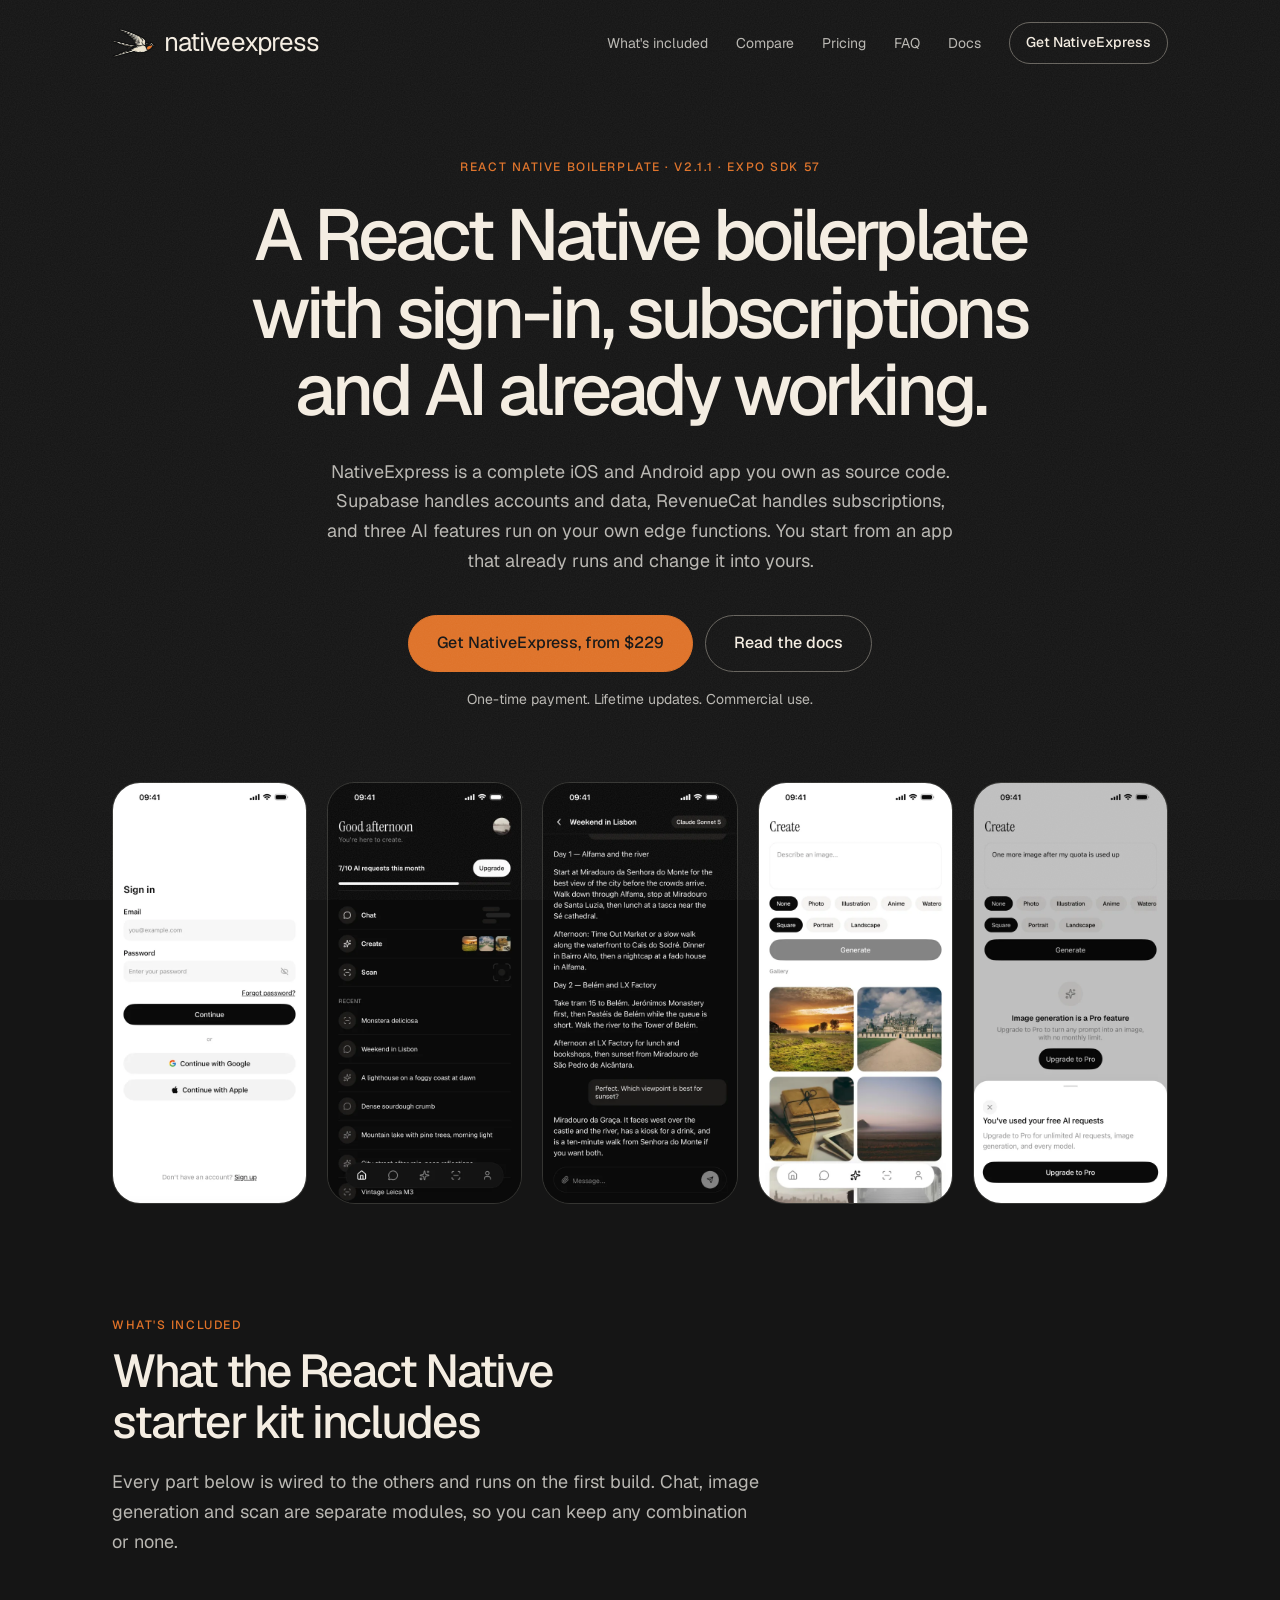
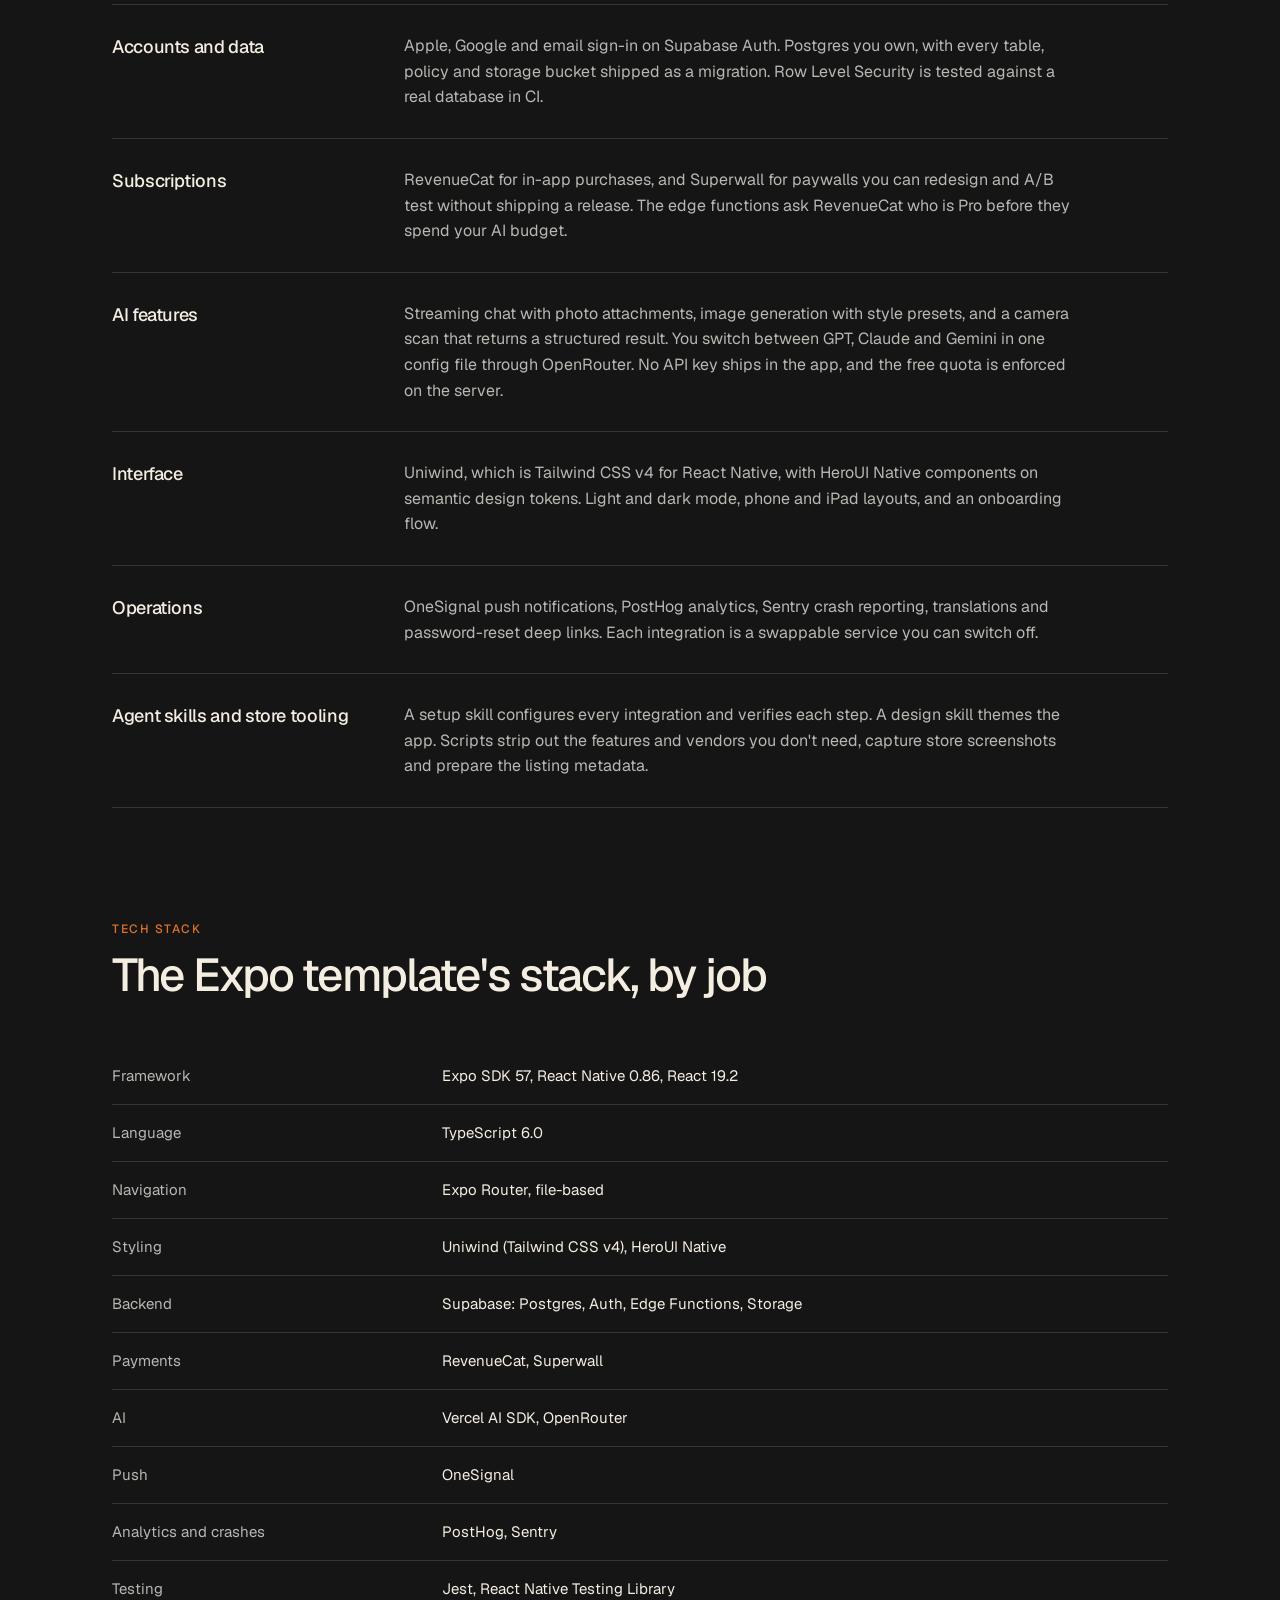
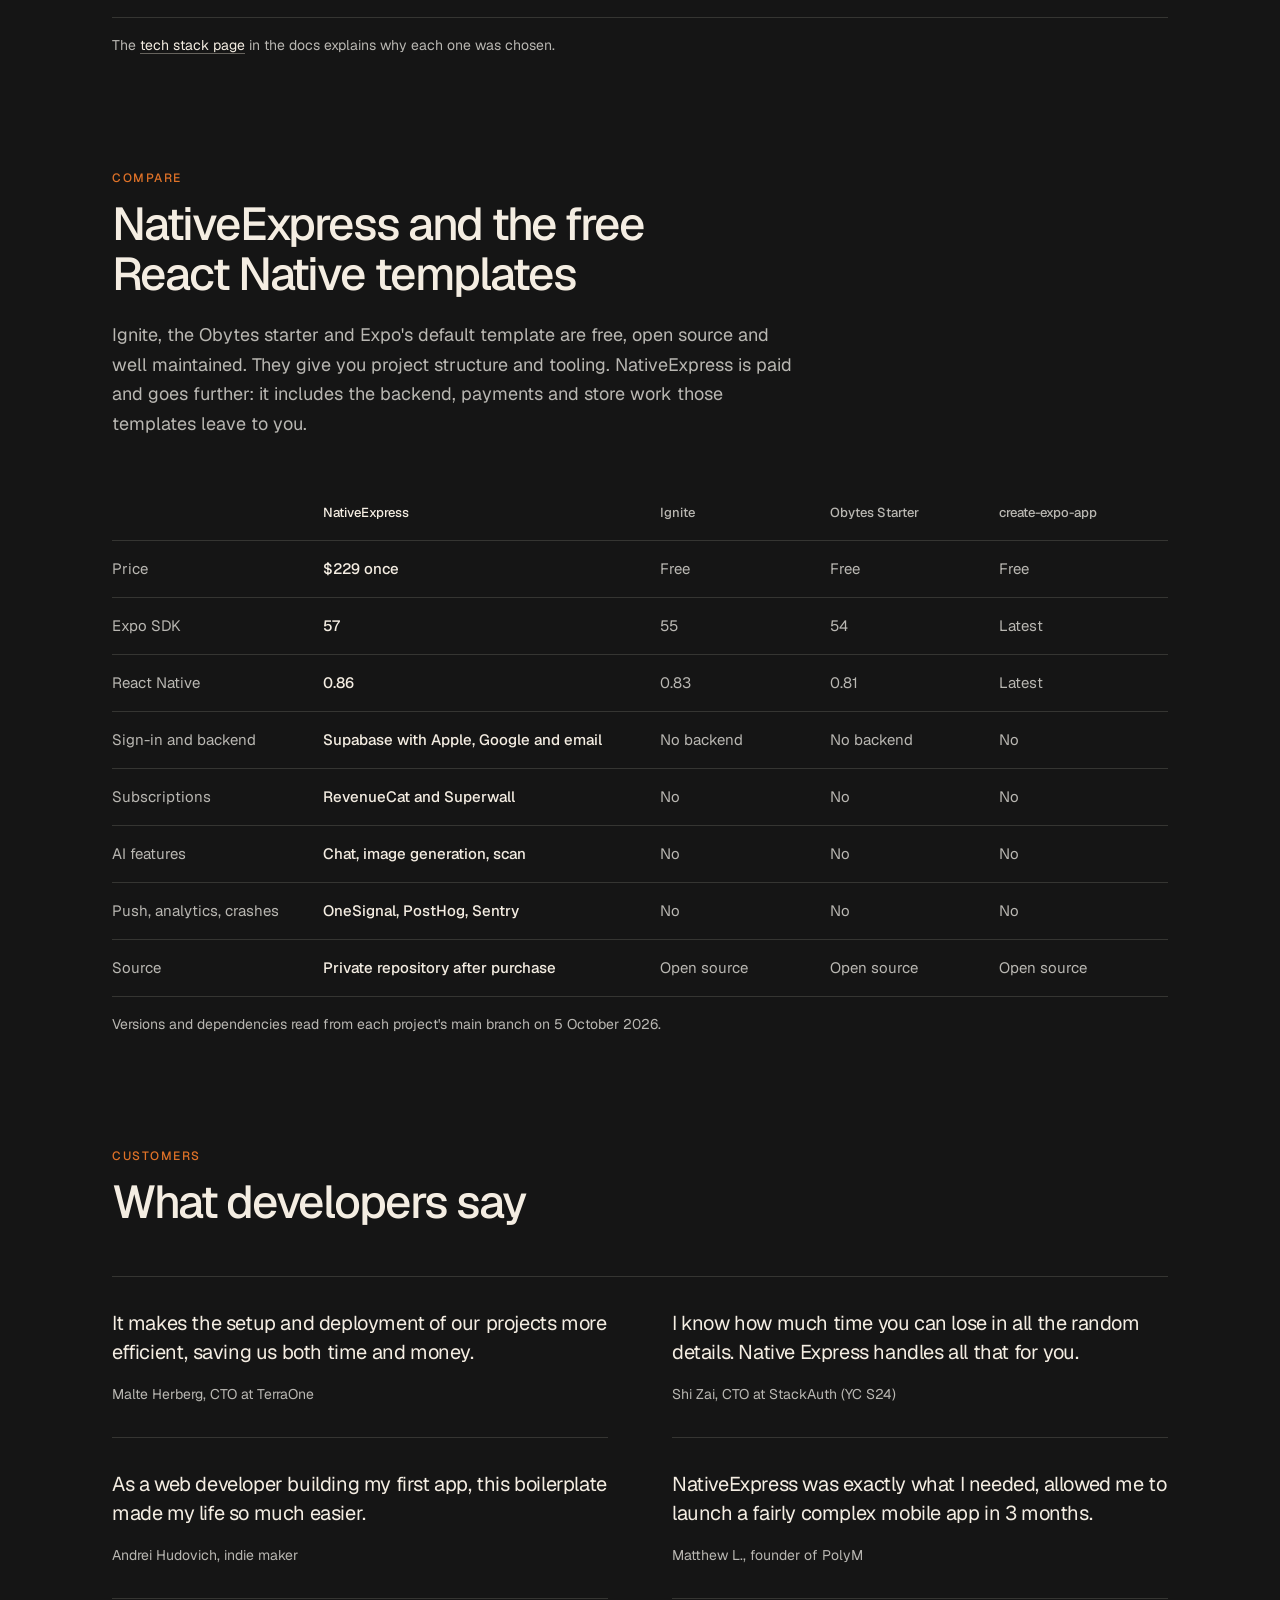
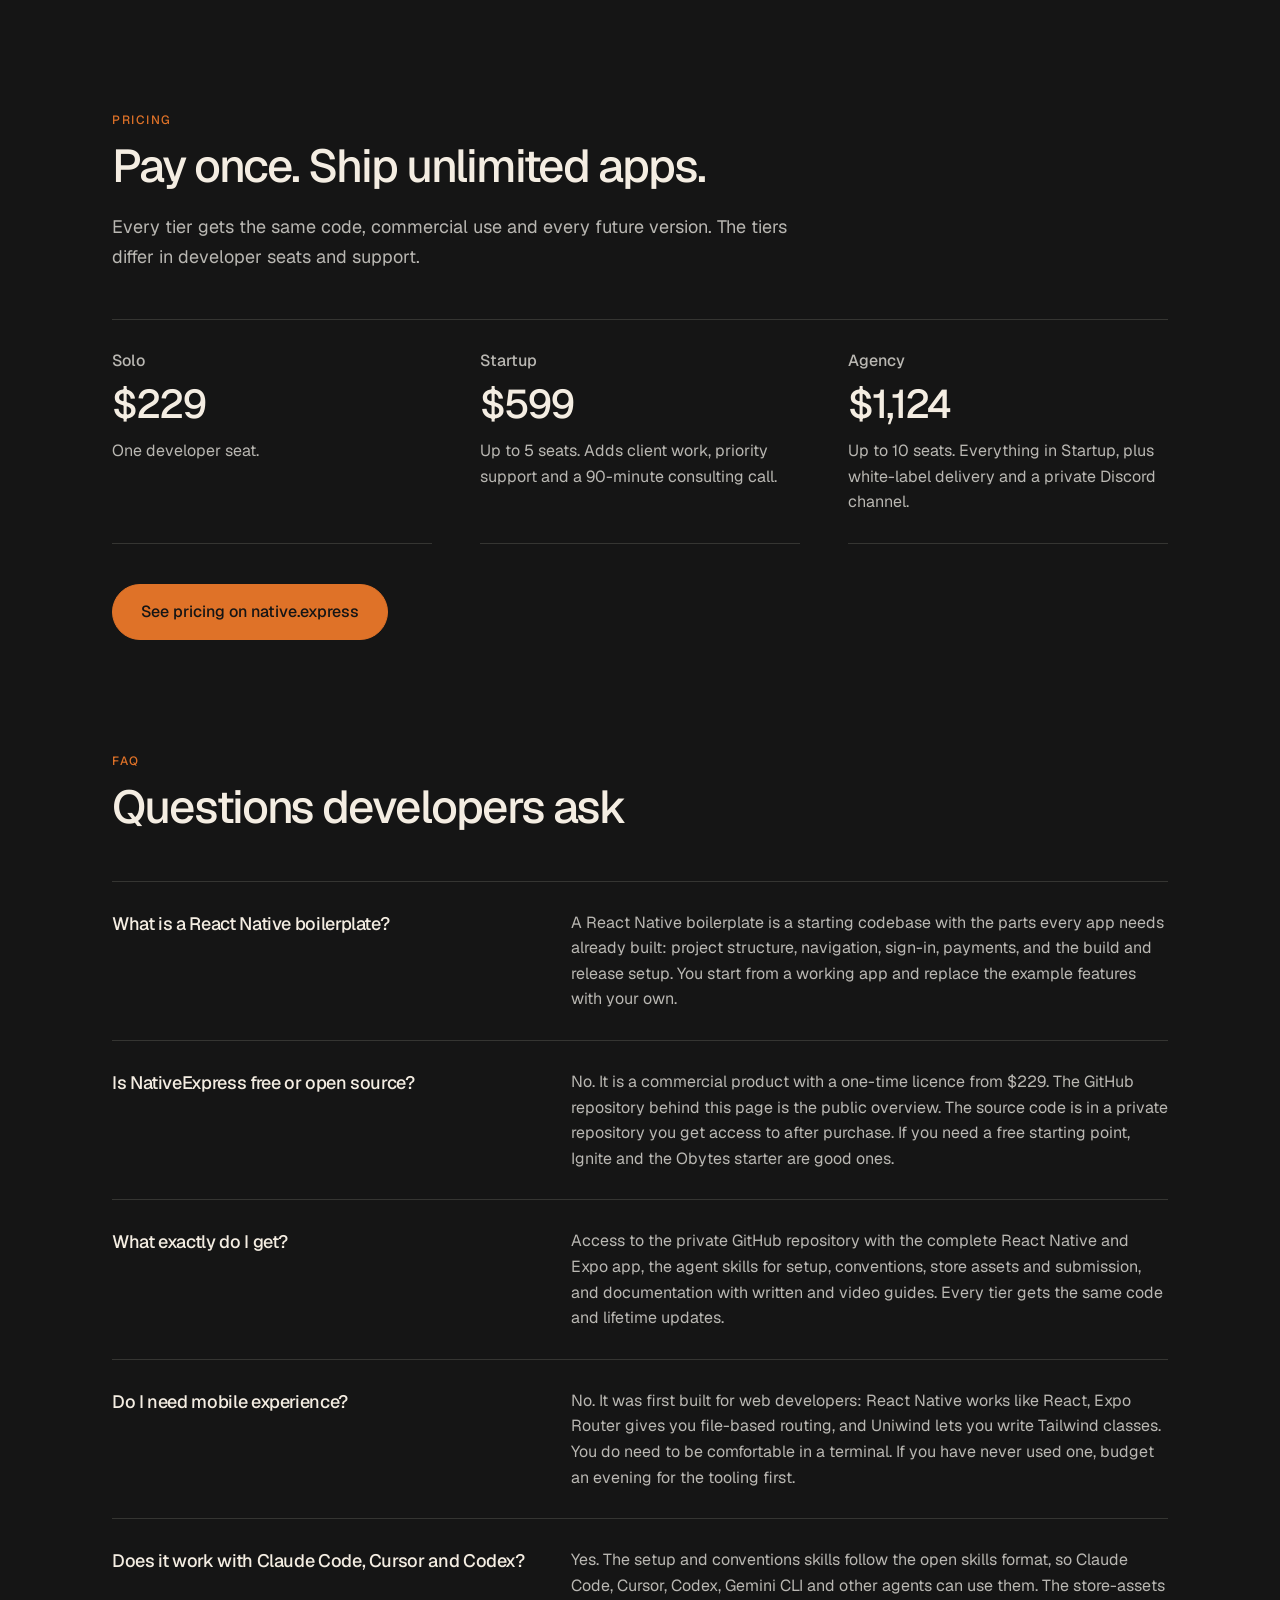
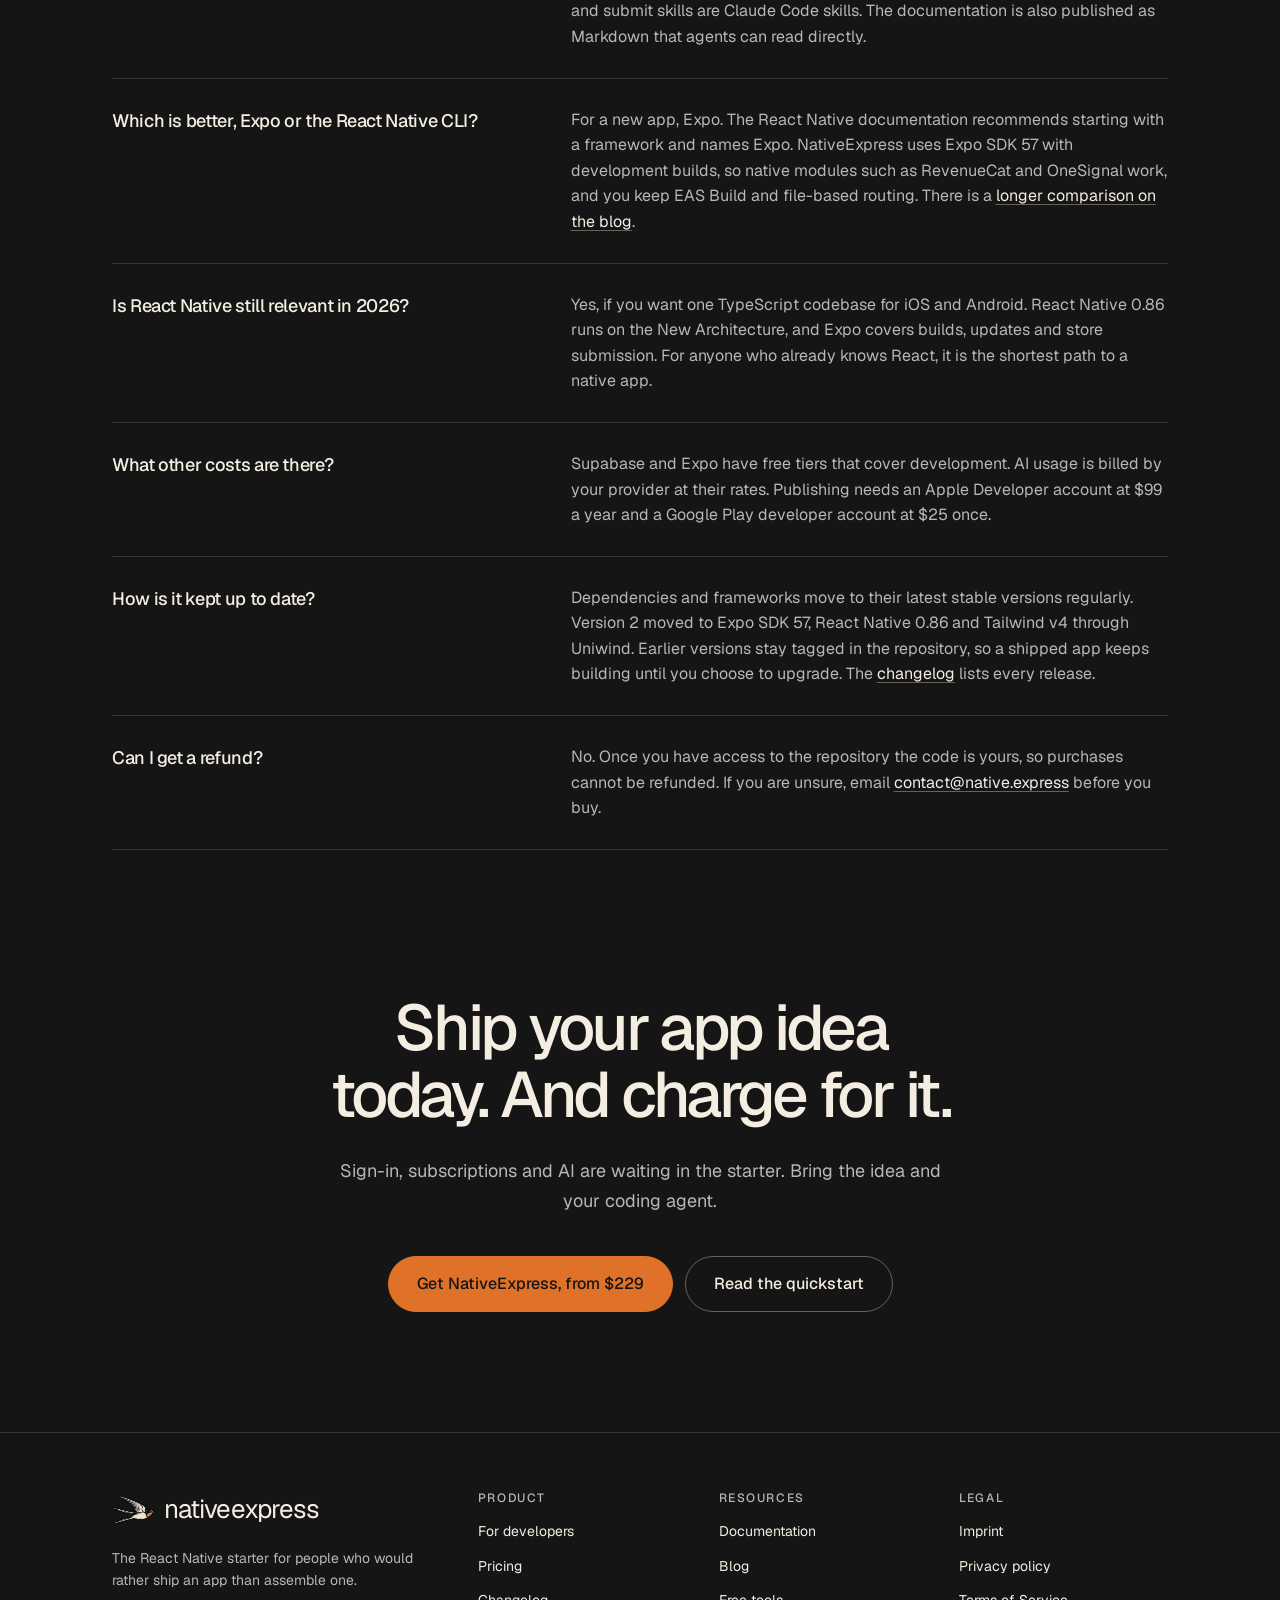
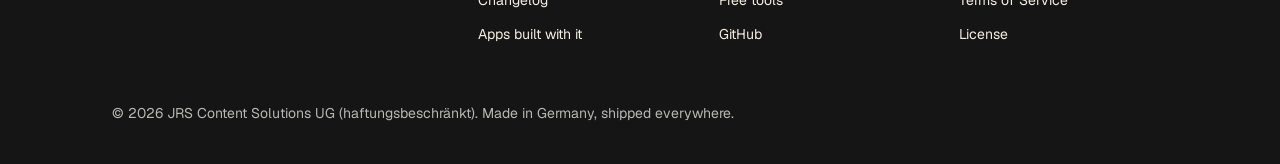
==== index.html @ 1ba23929 "feat: rebrand the page and rewrite the README around the current product The README and the Pages si" ====
<!DOCTYPE html>
<html lang="en">

<head>
  <meta charset="UTF-8">
  <meta name="viewport" content="width=device-width, initial-scale=1.0">
  <title>React Native Boilerplate: Expo, Supabase, AI | NativeExpress</title>
  <meta name="description"
    content="NativeExpress is a React Native boilerplate on Expo SDK 57 with Supabase sign-in, RevenueCat subscriptions and AI features working. $229 once, source code you own.">
  <meta name="author" content="Robin Faraj">
  <meta name="robots" content="index, follow">
  <meta name="google-site-verification" content="XWpRbVfgI6vJVnGRdAHCJPXcO0szi61637tiTI9RcMc">
  <meta name="theme-color" content="#151515">
  <link rel="canonical" href="https://reactnative-boilerplate.github.io/react-native-boilerplate/">
  <link rel="alternate" type="text/markdown" href="llms.txt" title="Summary for language models">

  <link rel="icon" href="favicon.ico" sizes="any">
  <link rel="icon" type="image/png" sizes="32x32" href="favicon-32x32.png">
  <link rel="apple-touch-icon" href="apple-touch-icon.png">

  <meta property="og:type" content="website">
  <meta property="og:site_name" content="NativeExpress">
  <meta property="og:url" content="https://reactnative-boilerplate.github.io/react-native-boilerplate/">
  <meta property="og:title" content="React Native boilerplate with sign-in, subscriptions and AI already working">
  <meta property="og:description"
    content="A complete iOS and Android app you own as source code. Expo SDK 57, Supabase, RevenueCat and three AI features. $229 once.">
  <meta property="og:image"
    content="https://reactnative-boilerplate.github.io/react-native-boilerplate/assets/images/social-preview.png">
  <meta property="og:image:width" content="1280">
  <meta property="og:image:height" content="640">
  <meta name="twitter:card" content="summary_large_image">
  <meta name="twitter:creator" content="@robin_faraj">

  <link rel="preload" href="assets/fonts/Geist_500Medium.woff2" as="font" type="font/woff2" crossorigin>
  <link rel="stylesheet" href="assets/css/style.css">

  <script type="application/ld+json">
  {
    "@context": "https://schema.org",
    "@graph": [
      {
        "@type": "Organization",
        "@id": "https://www.native.express/#organization",
        "name": "NativeExpress",
        "url": "https://www.native.express",
        "logo": "https://reactnative-boilerplate.github.io/react-native-boilerplate/assets/images/icon-512.png",
        "email": "contact@native.express",
        "founder": { "@type": "Person", "name": "Robin Faraj" },
        "sameAs": ["https://github.com/reactnative-boilerplate"]
      },
      {
        "@type": "SoftwareApplication",
        "name": "NativeExpress",
        "description": "A commercial React Native and Expo boilerplate: a working iOS and Android app with authentication, Postgres, payments, push, analytics and three AI features already wired together.",
        "applicationCategory": "DeveloperApplication",
        "operatingSystem": "iOS, Android",
        "softwareVersion": "2.1.1",
        "dateModified": "2026-10-02",
        "url": "https://www.native.express",
        "publisher": { "@id": "https://www.native.express/#organization" },
        "offers": {
          "@type": "AggregateOffer",
          "priceCurrency": "USD",
          "lowPrice": "229",
          "highPrice": "1124",
          "offerCount": "3",
          "url": "https://www.native.express/#pricing"
        },
        "featureList": [
          "Expo SDK 57, React Native 0.86, TypeScript",
          "Apple, Google and email sign-in on Supabase",
          "RevenueCat subscriptions and Superwall paywalls",
          "AI chat, image generation and camera scan",
          "OneSignal push, PostHog analytics, Sentry crash reporting",
          "Agent skills for setup, theming and store submission"
        ]
      },
      {
        "@type": "FAQPage",
        "mainEntity": [
          {
            "@type": "Question",
            "name": "What is a React Native boilerplate?",
            "acceptedAnswer": {
              "@type": "Answer",
              "text": "A React Native boilerplate is a starting codebase with the parts every app needs already built: project structure, navigation, sign-in, payments, and the build and release setup. You start from a working app and replace the example features with your own."
            }
          },
          {
            "@type": "Question",
            "name": "Is NativeExpress free or open source?",
            "acceptedAnswer": {
              "@type": "Answer",
              "text": "No. It is a commercial product with a one-time licence from $229. The GitHub repository behind this page is the public overview. The source code is in a private repository you get access to after purchase. If you need a free starting point, Ignite and the Obytes starter are good ones."
            }
          },
          {
            "@type": "Question",
            "name": "What exactly do I get?",
            "acceptedAnswer": {
              "@type": "Answer",
              "text": "Access to the private GitHub repository with the complete React Native and Expo app, the agent skills for setup, conventions, store assets and submission, and documentation with written and video guides. Every tier gets the same code and lifetime updates."
            }
          },
          {
            "@type": "Question",
            "name": "Do I need mobile experience?",
            "acceptedAnswer": {
              "@type": "Answer",
              "text": "No. It was first built for web developers: React Native works like React, Expo Router gives you file-based routing, and Uniwind lets you write Tailwind classes. You do need to be comfortable in a terminal. If you have never used one, budget an evening for the tooling first."
            }
          },
          {
            "@type": "Question",
            "name": "Does it work with Claude Code, Cursor and Codex?",
            "acceptedAnswer": {
              "@type": "Answer",
              "text": "Yes. The setup and conventions skills follow the open skills format, so Claude Code, Cursor, Codex, Gemini CLI and other agents can use them. The store-assets and submit skills are Claude Code skills. The documentation is also published as Markdown that agents can read directly."
            }
          },
          {
            "@type": "Question",
            "name": "Which is better, Expo or the React Native CLI?",
            "acceptedAnswer": {
              "@type": "Answer",
              "text": "For a new app, Expo. The React Native documentation recommends starting with a framework and names Expo. NativeExpress uses Expo SDK 57 with development builds, so native modules such as RevenueCat and OneSignal work, and you keep EAS Build and file-based routing. There is a longer comparison on the blog."
            }
          },
          {
            "@type": "Question",
            "name": "Is React Native still relevant in 2026?",
            "acceptedAnswer": {
              "@type": "Answer",
              "text": "Yes, if you want one TypeScript codebase for iOS and Android. React Native 0.86 runs on the New Architecture, and Expo covers builds, updates and store submission. For anyone who already knows React, it is the shortest path to a native app."
            }
          },
          {
            "@type": "Question",
            "name": "What other costs are there?",
            "acceptedAnswer": {
              "@type": "Answer",
              "text": "Supabase and Expo have free tiers that cover development. AI usage is billed by your provider at their rates. Publishing needs an Apple Developer account at $99 a year and a Google Play developer account at $25 once."
            }
          },
          {
            "@type": "Question",
            "name": "How is it kept up to date?",
            "acceptedAnswer": {
              "@type": "Answer",
              "text": "Dependencies and frameworks move to their latest stable versions regularly. Version 2 moved to Expo SDK 57, React Native 0.86 and Tailwind v4 through Uniwind. Earlier versions stay tagged in the repository, so a shipped app keeps building until you choose to upgrade. The changelog lists every release."
            }
          },
          {
            "@type": "Question",
            "name": "Can I get a refund?",
            "acceptedAnswer": {
              "@type": "Answer",
              "text": "No. Once you have access to the repository the code is yours, so purchases cannot be refunded. If you are unsure, email contact@native.express before you buy."
            }
          }
        ]
      }
    ]
  }
  </script>

  <!-- Google tag (gtag.js) -->
  <script async src="https://www.googletagmanager.com/gtag/js?id=G-HRFWP9KR8W"></script>
  <script>
    window.dataLayer = window.dataLayer || [];
    function gtag() { dataLayer.push(arguments); }
    gtag('js', new Date());

    gtag('config', 'G-HRFWP9KR8W');
  </script>
</head>

<body>
  <a class="skip-link" href="#main">Skip to content</a>

  <header class="header">
    <div class="container">
      <a class="brand"
        href="https://www.native.express/?utm_source=github&amp;utm_medium=pages&amp;utm_campaign=react-native-boilerplate">
        <img src="assets/images/swallow.png" alt="" width="326" height="226">
        <span>nativeexpress</span>
      </a>
      <nav class="nav" aria-label="Main">
        <a href="#included">What's included</a>
        <a href="#compare">Compare</a>
        <a href="#pricing">Pricing</a>
        <a href="#faq">FAQ</a>
        <a href="https://docs.native.express">Docs</a>
        <a class="button button-secondary button-small"
          href="https://www.native.express/?utm_source=github&amp;utm_medium=pages&amp;utm_campaign=react-native-boilerplate#pricing">Get
          NativeExpress</a>
      </nav>
    </div>
  </header>

  <main id="main">

    <section class="hero">
      <div class="container">
        <p class="eyebrow">React Native boilerplate · v2.1.1 · Expo SDK 57</p>
        <h1>A React Native boilerplate with sign-in, subscriptions and AI already working.</h1>
        <p class="lede">NativeExpress is a complete iOS and Android app you own as source code. Supabase handles
          accounts and data, RevenueCat handles subscriptions, and three AI features run on your own edge functions.
          You start from an app that already runs and change it into yours.</p>
        <div class="actions">
          <a class="button button-primary"
            href="https://www.native.express/?utm_source=github&amp;utm_medium=pages&amp;utm_campaign=react-native-boilerplate#pricing">Get
            NativeExpress, from $229</a>
          <a class="button button-secondary" href="https://docs.native.express">Read the docs</a>
        </div>
        <p class="terms">One-time payment. Lifetime updates. Commercial use.</p>

        <div class="screens">
          <img src="assets/images/screen-sign-in.webp" width="520" height="1130"
            alt="Sign-in screen with email, Google and Apple options">
          <img src="assets/images/screen-home.webp" width="520" height="1130"
            alt="Home screen showing the monthly AI quota and the chat, create and scan features">
          <img src="assets/images/screen-chat-thread.webp" width="520" height="1130"
            alt="AI chat thread with a streamed travel itinerary">
          <img src="assets/images/screen-create.webp" width="520" height="1130" loading="lazy"
            alt="Image generation screen with style presets and a gallery">
          <img src="assets/images/screen-quota-sheet.webp" width="520" height="1130" loading="lazy"
            alt="Paywall sheet shown when the free AI quota is used up">
        </div>
      </div>
    </section>

    <section class="section" id="included">
      <div class="container">
        <p class="eyebrow">What's included</p>
        <h2>What the React Native starter kit includes</h2>
        <p class="section-intro">Every part below is wired to the others and runs on the first build. Chat, image
          generation and scan are separate modules, so you can keep any combination or none.</p>
        <dl class="rows">
          <div>
            <dt>Accounts and data</dt>
            <dd>Apple, Google and email sign-in on Supabase Auth. Postgres you own, with every table, policy and
              storage bucket shipped as a migration. Row Level Security is tested against a real database in CI.</dd>
          </div>
          <div>
            <dt>Subscriptions</dt>
            <dd>RevenueCat for in-app purchases, and Superwall for paywalls you can redesign and A/B test without
              shipping a release. The edge functions ask RevenueCat who is Pro before they spend your AI budget.</dd>
          </div>
          <div>
            <dt>AI features</dt>
            <dd>Streaming chat with photo attachments, image generation with style presets, and a camera scan that
              returns a structured result. You switch between GPT, Claude and Gemini in one config file through
              OpenRouter. No API key ships in the app, and the free quota is enforced on the server.</dd>
          </div>
          <div>
            <dt>Interface</dt>
            <dd>Uniwind, which is Tailwind CSS v4 for React Native, with HeroUI Native components on semantic design
              tokens. Light and dark mode, phone and iPad layouts, and an onboarding flow.</dd>
          </div>
          <div>
            <dt>Operations</dt>
            <dd>OneSignal push notifications, PostHog analytics, Sentry crash reporting, translations and
              password-reset deep links. Each integration is a swappable service you can switch off.</dd>
          </div>
          <div>
            <dt>Agent skills and store tooling</dt>
            <dd>A setup skill configures every integration and verifies each step. A design skill themes the app.
              Scripts strip out the features and vendors you don't need, capture store screenshots and prepare the
              listing metadata.</dd>
          </div>
        </dl>
      </div>
    </section>

    <section class="section" id="stack">
      <div class="container">
        <p class="eyebrow">Tech stack</p>
        <h2>The Expo template's stack, by job</h2>
        <div class="table-wrap">
          <table>
            <tbody>
              <tr>
                <th scope="row">Framework</th>
                <td>Expo SDK 57, React Native 0.86, React 19.2</td>
              </tr>
              <tr>
                <th scope="row">Language</th>
                <td>TypeScript 6.0</td>
              </tr>
              <tr>
                <th scope="row">Navigation</th>
                <td>Expo Router, file-based</td>
              </tr>
              <tr>
                <th scope="row">Styling</th>
                <td>Uniwind (Tailwind CSS v4), HeroUI Native</td>
              </tr>
              <tr>
                <th scope="row">Backend</th>
                <td>Supabase: Postgres, Auth, Edge Functions, Storage</td>
              </tr>
              <tr>
                <th scope="row">Payments</th>
                <td>RevenueCat, Superwall</td>
              </tr>
              <tr>
                <th scope="row">AI</th>
                <td>Vercel AI SDK, OpenRouter</td>
              </tr>
              <tr>
                <th scope="row">Push</th>
                <td>OneSignal</td>
              </tr>
              <tr>
                <th scope="row">Analytics and crashes</th>
                <td>PostHog, Sentry</td>
              </tr>
              <tr>
                <th scope="row">Testing</th>
                <td>Jest, React Native Testing Library</td>
              </tr>
            </tbody>
          </table>
        </div>
        <p class="table-note">The <a href="https://docs.native.express/tech-stack">tech stack page</a> in the docs
          explains why each one was chosen.</p>
      </div>
    </section>

    <section class="section" id="compare">
      <div class="container">
        <p class="eyebrow">Compare</p>
        <h2>NativeExpress and the free React Native templates</h2>
        <p class="section-intro">Ignite, the Obytes starter and Expo's default template are free, open source and well
          maintained. They give you project structure and tooling. NativeExpress is paid and goes further: it includes
          the backend, payments and store work those templates leave to you.</p>
        <div class="table-wrap">
          <table class="compare">
            <thead>
              <tr>
                <th scope="col"></th>
                <th scope="col">NativeExpress</th>
                <th scope="col">Ignite</th>
                <th scope="col">Obytes Starter</th>
                <th scope="col">create-expo-app</th>
              </tr>
            </thead>
            <tbody>
              <tr>
                <th scope="row">Price</th>
                <td>$229 once</td>
                <td>Free</td>
                <td>Free</td>
                <td>Free</td>
              </tr>
              <tr>
                <th scope="row">Expo SDK</th>
                <td>57</td>
                <td>55</td>
                <td>54</td>
                <td>Latest</td>
              </tr>
              <tr>
                <th scope="row">React Native</th>
                <td>0.86</td>
                <td>0.83</td>
                <td>0.81</td>
                <td>Latest</td>
              </tr>
              <tr>
                <th scope="row">Sign-in and backend</th>
                <td>Supabase with Apple, Google and email</td>
                <td>No backend</td>
                <td>No backend</td>
                <td>No</td>
              </tr>
              <tr>
                <th scope="row">Subscriptions</th>
                <td>RevenueCat and Superwall</td>
                <td>No</td>
                <td>No</td>
                <td>No</td>
              </tr>
              <tr>
                <th scope="row">AI features</th>
                <td>Chat, image generation, scan</td>
                <td>No</td>
                <td>No</td>
                <td>No</td>
              </tr>
              <tr>
                <th scope="row">Push, analytics, crashes</th>
                <td>OneSignal, PostHog, Sentry</td>
                <td>No</td>
                <td>No</td>
                <td>No</td>
              </tr>
              <tr>
                <th scope="row">Source</th>
                <td>Private repository after purchase</td>
                <td>Open source</td>
                <td>Open source</td>
                <td>Open source</td>
              </tr>
            </tbody>
          </table>
        </div>
        <p class="table-note">Versions and dependencies read from each project's main branch on 5 October 2026.</p>
      </div>
    </section>

    <section class="section" id="customers">
      <div class="container">
        <p class="eyebrow">Customers</p>
        <h2>What developers say</h2>
        <div class="quotes">
          <figure>
            <blockquote>It makes the setup and deployment of our projects more efficient, saving us both time and
              money.</blockquote>
            <figcaption>Malte Herberg, CTO at TerraOne</figcaption>
          </figure>
          <figure>
            <blockquote>I know how much time you can lose in all the random details. Native Express handles all that
              for you.</blockquote>
            <figcaption>Shi Zai, CTO at StackAuth (YC S24)</figcaption>
          </figure>
          <figure>
            <blockquote>As a web developer building my first app, this boilerplate made my life so much easier.
            </blockquote>
            <figcaption>Andrei Hudovich, indie maker</figcaption>
          </figure>
          <figure>
            <blockquote>NativeExpress was exactly what I needed, allowed me to launch a fairly complex mobile app in 3
              months.</blockquote>
            <figcaption>Matthew L., founder of PolyM</figcaption>
          </figure>
        </div>
      </div>
    </section>

    <section class="section" id="pricing">
      <div class="container">
        <p class="eyebrow">Pricing</p>
        <h2>Pay once. Ship unlimited apps.</h2>
        <p class="section-intro">Every tier gets the same code, commercial use and every future version. The tiers
          differ in developer seats and support.</p>
        <div class="tiers">
          <div>
            <h3>Solo</h3>
            <p class="price">$229</p>
            <p>One developer seat.</p>
          </div>
          <div>
            <h3>Startup</h3>
            <p class="price">$599</p>
            <p>Up to 5 seats. Adds client work, priority support and a 90-minute consulting call.</p>
          </div>
          <div>
            <h3>Agency</h3>
            <p class="price">$1,124</p>
            <p>Up to 10 seats. Everything in Startup, plus white-label delivery and a private Discord channel.</p>
          </div>
        </div>
        <div class="actions">
          <a class="button button-primary"
            href="https://www.native.express/?utm_source=github&amp;utm_medium=pages&amp;utm_campaign=react-native-boilerplate#pricing">See
            pricing on native.express</a>
        </div>
      </div>
    </section>

    <section class="section" id="faq">
      <div class="container">
        <p class="eyebrow">FAQ</p>
        <h2>Questions developers ask</h2>
        <dl class="faq">
          <div>
            <dt>What is a React Native boilerplate?</dt>
            <dd>
              <p>A React Native boilerplate is a starting codebase with the parts every app needs already built:
                project structure, navigation, sign-in, payments, and the build and release setup. You start from a
                working app and replace the example features with your own.</p>
            </dd>
          </div>
          <div>
            <dt>Is NativeExpress free or open source?</dt>
            <dd>
              <p>No. It is a commercial product with a one-time licence from $229. The GitHub repository behind this
                page is the public overview. The source code is in a private repository you get access to after
                purchase. If you need a free starting point, Ignite and the Obytes starter are good ones.</p>
            </dd>
          </div>
          <div>
            <dt>What exactly do I get?</dt>
            <dd>
              <p>Access to the private GitHub repository with the complete React Native and Expo app, the agent skills
                for setup, conventions, store assets and submission, and documentation with written and video guides.
                Every tier gets the same code and lifetime updates.</p>
            </dd>
          </div>
          <div>
            <dt>Do I need mobile experience?</dt>
            <dd>
              <p>No. It was first built for web developers: React Native works like React, Expo Router gives you
                file-based routing, and Uniwind lets you write Tailwind classes. You do need to be comfortable in a
                terminal. If you have never used one, budget an evening for the tooling first.</p>
            </dd>
          </div>
          <div>
            <dt>Does it work with Claude Code, Cursor and Codex?</dt>
            <dd>
              <p>Yes. The setup and conventions skills follow the open skills format, so Claude Code, Cursor, Codex,
                Gemini CLI and other agents can use them. The store-assets and submit skills are Claude Code skills.
                The documentation is also published as Markdown that agents can read directly.</p>
            </dd>
          </div>
          <div>
            <dt>Which is better, Expo or the React Native CLI?</dt>
            <dd>
              <p>For a new app, Expo. The React Native documentation recommends starting with a framework and names
                Expo. NativeExpress uses Expo SDK 57 with development builds, so native modules such as RevenueCat
                and OneSignal work, and you keep EAS Build and file-based routing. There is a
                <a href="https://www.native.express/blog/expo-vs-react-native-cli">longer comparison on the blog</a>.
              </p>
            </dd>
          </div>
          <div>
            <dt>Is React Native still relevant in 2026?</dt>
            <dd>
              <p>Yes, if you want one TypeScript codebase for iOS and Android. React Native 0.86 runs on the New
                Architecture, and Expo covers builds, updates and store submission. For anyone who already knows
                React, it is the shortest path to a native app.</p>
            </dd>
          </div>
          <div>
            <dt>What other costs are there?</dt>
            <dd>
              <p>Supabase and Expo have free tiers that cover development. AI usage is billed by your provider at
                their rates. Publishing needs an Apple Developer account at $99 a year and a Google Play developer
                account at $25 once.</p>
            </dd>
          </div>
          <div>
            <dt>How is it kept up to date?</dt>
            <dd>
              <p>Dependencies and frameworks move to their latest stable versions regularly. Version 2 moved to Expo
                SDK 57, React Native 0.86 and Tailwind v4 through Uniwind. Earlier versions stay tagged in the
                repository, so a shipped app keeps building until you choose to upgrade. The
                <a href="https://www.native.express/changelog">changelog</a> lists every release.</p>
            </dd>
          </div>
          <div>
            <dt>Can I get a refund?</dt>
            <dd>
              <p>No. Once you have access to the repository the code is yours, so purchases cannot be refunded. If
                you are unsure, email <a href="mailto:contact@native.express">contact@native.express</a> before you
                buy.</p>
            </dd>
          </div>
        </dl>
      </div>
    </section>

    <section class="closing">
      <div class="container">
        <h2>Ship your app idea today. And charge for it.</h2>
        <p class="lede">Sign-in, subscriptions and AI are waiting in the starter. Bring the idea and your coding
          agent.</p>
        <div class="actions">
          <a class="button button-primary"
            href="https://www.native.express/?utm_source=github&amp;utm_medium=pages&amp;utm_campaign=react-native-boilerplate#pricing">Get
            NativeExpress, from $229</a>
          <a class="button button-secondary" href="https://docs.native.express/setup/quickstart">Read the
            quickstart</a>
        </div>
      </div>
    </section>

  </main>

  <footer class="footer">
    <div class="container">
      <div class="footer-grid">
        <div class="footer-about">
          <a class="brand" href="https://www.native.express">
            <img src="assets/images/swallow.png" alt="" width="326" height="226" loading="lazy">
            <span>nativeexpress</span>
          </a>
          <p>The React Native starter for people who would rather ship an app than assemble one.</p>
        </div>
        <div>
          <h3>Product</h3>
          <ul>
            <li><a href="https://www.native.express/developers">For developers</a></li>
            <li><a href="https://www.native.express/#pricing">Pricing</a></li>
            <li><a href="https://www.native.express/changelog">Changelog</a></li>
            <li><a href="https://www.native.express/apps">Apps built with it</a></li>
          </ul>
        </div>
        <div>
          <h3>Resources</h3>
          <ul>
            <li><a href="https://docs.native.express">Documentation</a></li>
            <li><a href="https://www.native.express/blog">Blog</a></li>
            <li><a href="https://www.native.express/tools">Free tools</a></li>
            <li><a href="https://github.com/reactnative-boilerplate/react-native-boilerplate">GitHub</a></li>
          </ul>
        </div>
        <div>
          <h3>Legal</h3>
          <ul>
            <li><a href="https://www.native.express/legal/imprint">Imprint</a></li>
            <li><a href="https://www.native.express/legal/privacy-policy">Privacy policy</a></li>
            <li><a href="https://www.native.express/legal/terms">Terms of Service</a></li>
            <li><a href="https://www.native.express/legal/license">License</a></li>
          </ul>
        </div>
      </div>
      <p class="footer-legal">© 2026 JRS Content Solutions UG (haftungsbeschränkt). Made in Germany, shipped
        everywhere.</p>
    </div>
  </footer>

</body>

</html>
---- assets/css/style.css ----
@font-face {
  font-family: "Geist";
  src: url("../fonts/Geist_400Regular.woff2") format("woff2");
  font-weight: 400;
  font-display: swap;
}
@font-face {
  font-family: "Geist";
  src: url("../fonts/Geist_500Medium.woff2") format("woff2");
  font-weight: 500;
  font-display: swap;
}
@font-face {
  font-family: "Geist";
  src: url("../fonts/Geist_600SemiBold.woff2") format("woff2");
  font-weight: 600;
  font-display: swap;
}

:root {
  --background: #151515;
  --surface: #1d1d1c;
  --foreground: #f4ede2;
  --muted: #b9b7b2;
  --orange: #df7228;
  --orange-hover: #f1833d;
  --border: #353532;
  --border-strong: #66635d;
  --page: 1120px;
  --gutter: 32px;
}

*,
*::before,
*::after {
  box-sizing: border-box;
}

html {
  scroll-behavior: smooth;
  -webkit-text-size-adjust: 100%;
}

body {
  margin: 0;
  background: var(--background);
  color: var(--foreground);
  font-family: "Geist", Arial, sans-serif;
  font-size: 16px;
  line-height: 1.6;
  -webkit-font-smoothing: antialiased;
}

/* Paper grain over the whole page, the same uncoated-print texture as native.express. */
body::after {
  content: "";
  position: fixed;
  inset: 0;
  z-index: 3;
  pointer-events: none;
  opacity: 0.05;
  background-image: url("data:image/svg+xml,%3Csvg xmlns='http://www.w3.org/2000/svg' width='180' height='180'%3E%3Cfilter id='n'%3E%3CfeTurbulence type='fractalNoise' baseFrequency='0.85' numOctaves='2' stitchTiles='stitch'/%3E%3CfeColorMatrix values='0 0 0 0 1 0 0 0 0 1 0 0 0 0 1 0 0 0 1 0'/%3E%3C/filter%3E%3Crect width='100%25' height='100%25' filter='url(%23n)'/%3E%3C/svg%3E");
  background-size: 180px 180px;
}

a {
  color: inherit;
  text-decoration: none;
}

img {
  max-width: 100%;
  height: auto;
  display: block;
}

h1,
h2,
h3,
p,
dl,
dd,
ul,
figure,
blockquote {
  margin: 0;
}

ul {
  padding: 0;
  list-style: none;
}

:focus-visible {
  outline: 2px solid var(--orange);
  outline-offset: 3px;
  border-radius: 4px;
}

.container {
  max-width: var(--page);
  margin: 0 auto;
  padding: 0 var(--gutter);
}

.skip-link {
  position: absolute;
  left: 24px;
  top: -100px;
  z-index: 4;
  padding: 12px 16px;
  background: var(--foreground);
  color: var(--background);
  border-radius: 8px;
}
.skip-link:focus {
  top: 16px;
}

.header {
  padding: 20px 0;
}
.header .container {
  display: flex;
  align-items: center;
  justify-content: space-between;
  gap: 24px;
}
.brand {
  display: flex;
  align-items: center;
  gap: 8px;
  flex-shrink: 0;
  font-size: 26px;
  letter-spacing: -0.035em;
}
.brand img {
  width: 44px;
}
.nav {
  display: flex;
  align-items: center;
  gap: 28px;
  font-size: 14px;
}
.nav a:not(.button) {
  color: var(--muted);
  padding: 12px 0;
  white-space: nowrap;
  transition: color 150ms;
}
.nav a:not(.button):hover {
  color: var(--foreground);
}

.button {
  display: inline-flex;
  align-items: center;
  justify-content: center;
  min-height: 56px;
  padding: 16px 28px;
  border-radius: 999px;
  border: 1px solid transparent;
  font-size: 16px;
  font-weight: 500;
  line-height: 1.4;
  white-space: nowrap;
  transition: background 150ms, border-color 150ms, transform 150ms;
}
.button:active {
  transform: translateY(1px);
}
.button-primary {
  background: var(--orange);
  border-color: var(--orange);
  color: var(--background);
}
.button-primary:hover {
  background: var(--orange-hover);
  border-color: var(--orange-hover);
}
.button-secondary {
  border-color: var(--border-strong);
}
.button-secondary:hover {
  background: #252523;
  border-color: var(--muted);
}
.button-small {
  min-height: 42px;
  padding: 0 16px;
  font-size: 14px;
}

.eyebrow {
  font-size: 12px;
  line-height: 1.5;
  letter-spacing: 0.13em;
  text-transform: uppercase;
  color: var(--orange);
  font-weight: 500;
}

.hero {
  padding: 72px 0 0;
  text-align: center;
}
.hero h1 {
  max-width: 940px;
  margin: 20px auto 0;
  font-weight: 500;
  font-size: clamp(40px, 5.7vw, 72px);
  line-height: 1.075;
  letter-spacing: -0.055em;
  text-wrap: balance;
}
.lede {
  max-width: 640px;
  margin: 28px auto 0;
  color: var(--muted);
  font-size: 18px;
  line-height: 1.65;
  text-wrap: pretty;
}
.actions {
  display: flex;
  justify-content: center;
  flex-wrap: wrap;
  gap: 12px;
  margin-top: 40px;
}
.terms {
  margin-top: 16px;
  color: var(--muted);
  font-size: 14px;
}

.screens {
  display: grid;
  grid-template-columns: repeat(5, 1fr);
  gap: 20px;
  margin-top: 72px;
}
.screens img {
  width: 100%;
  border: 1px solid var(--border);
  border-radius: 28px;
}

.section {
  padding: 112px 0 0;
}
.section h2 {
  max-width: 760px;
  margin-top: 12px;
  font-weight: 500;
  font-size: clamp(30px, 3.6vw, 46px);
  line-height: 1.1;
  letter-spacing: -0.045em;
  text-wrap: balance;
}
.section-intro {
  max-width: 680px;
  margin-top: 20px;
  color: var(--muted);
  font-size: 18px;
  line-height: 1.65;
  text-wrap: pretty;
}

/* Rows separated by hairlines rather than cards, as on native.express. */
.rows {
  margin-top: 48px;
  border-top: 1px solid var(--border);
}
.rows > div {
  display: grid;
  grid-template-columns: 260px 1fr;
  gap: 32px;
  padding: 28px 0;
  border-bottom: 1px solid var(--border);
}
.rows dt {
  font-size: 18px;
  font-weight: 500;
  letter-spacing: -0.02em;
}
.rows dd {
  max-width: 680px;
  color: var(--muted);
}

.table-wrap {
  margin-top: 48px;
  overflow-x: auto;
}
table {
  width: 100%;
  border-collapse: collapse;
  font-size: 15px;
}
th,
td {
  padding: 16px 20px 16px 0;
  border-bottom: 1px solid var(--border);
  text-align: left;
  vertical-align: top;
}
thead th {
  color: var(--muted);
  font-size: 13px;
  font-weight: 500;
  white-space: nowrap;
}
tbody th {
  color: var(--muted);
  font-weight: 400;
  white-space: nowrap;
}
.compare td:first-of-type,
.compare thead th:nth-child(2) {
  color: var(--foreground);
  font-weight: 500;
}
.compare td {
  color: var(--muted);
  min-width: 150px;
}
.table-note {
  margin-top: 16px;
  color: var(--muted);
  font-size: 14px;
}
.table-note a,
.rows dd a,
.faq dd a {
  color: var(--foreground);
  text-decoration: underline;
  text-decoration-color: var(--border-strong);
  text-underline-offset: 3px;
}
.table-note a:hover,
.rows dd a:hover,
.faq dd a:hover {
  text-decoration-color: var(--orange);
}

.quotes {
  display: grid;
  grid-template-columns: repeat(2, 1fr);
  gap: 0 64px;
  margin-top: 48px;
  border-top: 1px solid var(--border);
}
.quotes figure {
  padding: 32px 0;
  border-bottom: 1px solid var(--border);
}
.quotes blockquote {
  font-size: 20px;
  line-height: 1.45;
  letter-spacing: -0.02em;
  text-wrap: pretty;
}
.quotes figcaption {
  margin-top: 16px;
  color: var(--muted);
  font-size: 14px;
}

.tiers {
  display: grid;
  grid-template-columns: repeat(3, 1fr);
  gap: 0 48px;
  margin-top: 48px;
  border-top: 1px solid var(--border);
}
.tiers > div {
  padding: 28px 0;
  border-bottom: 1px solid var(--border);
}
.tiers h3 {
  font-size: 16px;
  font-weight: 500;
  color: var(--muted);
}
.price {
  margin-top: 8px;
  font-size: 40px;
  font-weight: 500;
  line-height: 1.1;
  letter-spacing: -0.045em;
}
.tiers p:last-child {
  margin-top: 12px;
  color: var(--muted);
}
.section .actions {
  justify-content: flex-start;
}

.faq {
  margin-top: 48px;
  border-top: 1px solid var(--border);
}
.faq > div {
  display: grid;
  grid-template-columns: 1fr 1.4fr;
  gap: 32px;
  padding: 28px 0;
  border-bottom: 1px solid var(--border);
}
.faq dt {
  font-size: 18px;
  font-weight: 500;
  letter-spacing: -0.02em;
  text-wrap: balance;
}
.faq dd {
  color: var(--muted);
}
.faq dd p + p {
  margin-top: 12px;
}

.closing {
  padding: 144px 0 120px;
  text-align: center;
}
.closing h2 {
  max-width: 820px;
  margin: 0 auto;
  font-weight: 500;
  font-size: clamp(36px, 5vw, 64px);
  line-height: 1.05;
  letter-spacing: -0.055em;
  text-wrap: balance;
}
.closing .actions {
  justify-content: center;
}

.footer {
  padding: 56px 0 40px;
  border-top: 1px solid var(--border);
  font-size: 14px;
}
.footer-grid {
  display: grid;
  grid-template-columns: 1.6fr repeat(3, 1fr);
  gap: 32px;
}
.footer-about p {
  max-width: 320px;
  margin-top: 16px;
  color: var(--muted);
}
.footer h3 {
  font-size: 12px;
  font-weight: 500;
  letter-spacing: 0.13em;
  text-transform: uppercase;
  color: var(--muted);
}
.footer li {
  margin-top: 12px;
}
.footer li a {
  transition: color 150ms;
}
.footer li a:hover {
  color: var(--orange);
}
.footer-legal {
  margin-top: 56px;
  color: var(--muted);
}

@media (max-width: 900px) {
  :root {
    --gutter: 20px;
  }
  .nav a:not(.button) {
    display: none;
  }
  .hero {
    padding-top: 40px;
  }
  .screens {
    grid-auto-flow: column;
    grid-auto-columns: 62%;
    grid-template-columns: none;
    overflow-x: auto;
    scroll-snap-type: x mandatory;
    margin-right: calc(var(--gutter) * -1);
    padding-right: var(--gutter);
    gap: 12px;
  }
  .screens img {
    scroll-snap-align: start;
  }
  .section {
    padding-top: 80px;
  }
  .rows > div,
  .faq > div {
    grid-template-columns: 1fr;
    gap: 8px;
  }
  .quotes,
  .tiers {
    grid-template-columns: 1fr;
  }
  .closing {
    padding: 96px 0 80px;
  }
  .footer-grid {
    grid-template-columns: 1fr 1fr;
  }
  .footer-about {
    grid-column: 1 / -1;
  }
}

@media (prefers-reduced-motion: reduce) {
  html {
    scroll-behavior: auto;
  }
  .button,
  .nav a:not(.button),
  .footer li a {
    transition: none;
  }
}
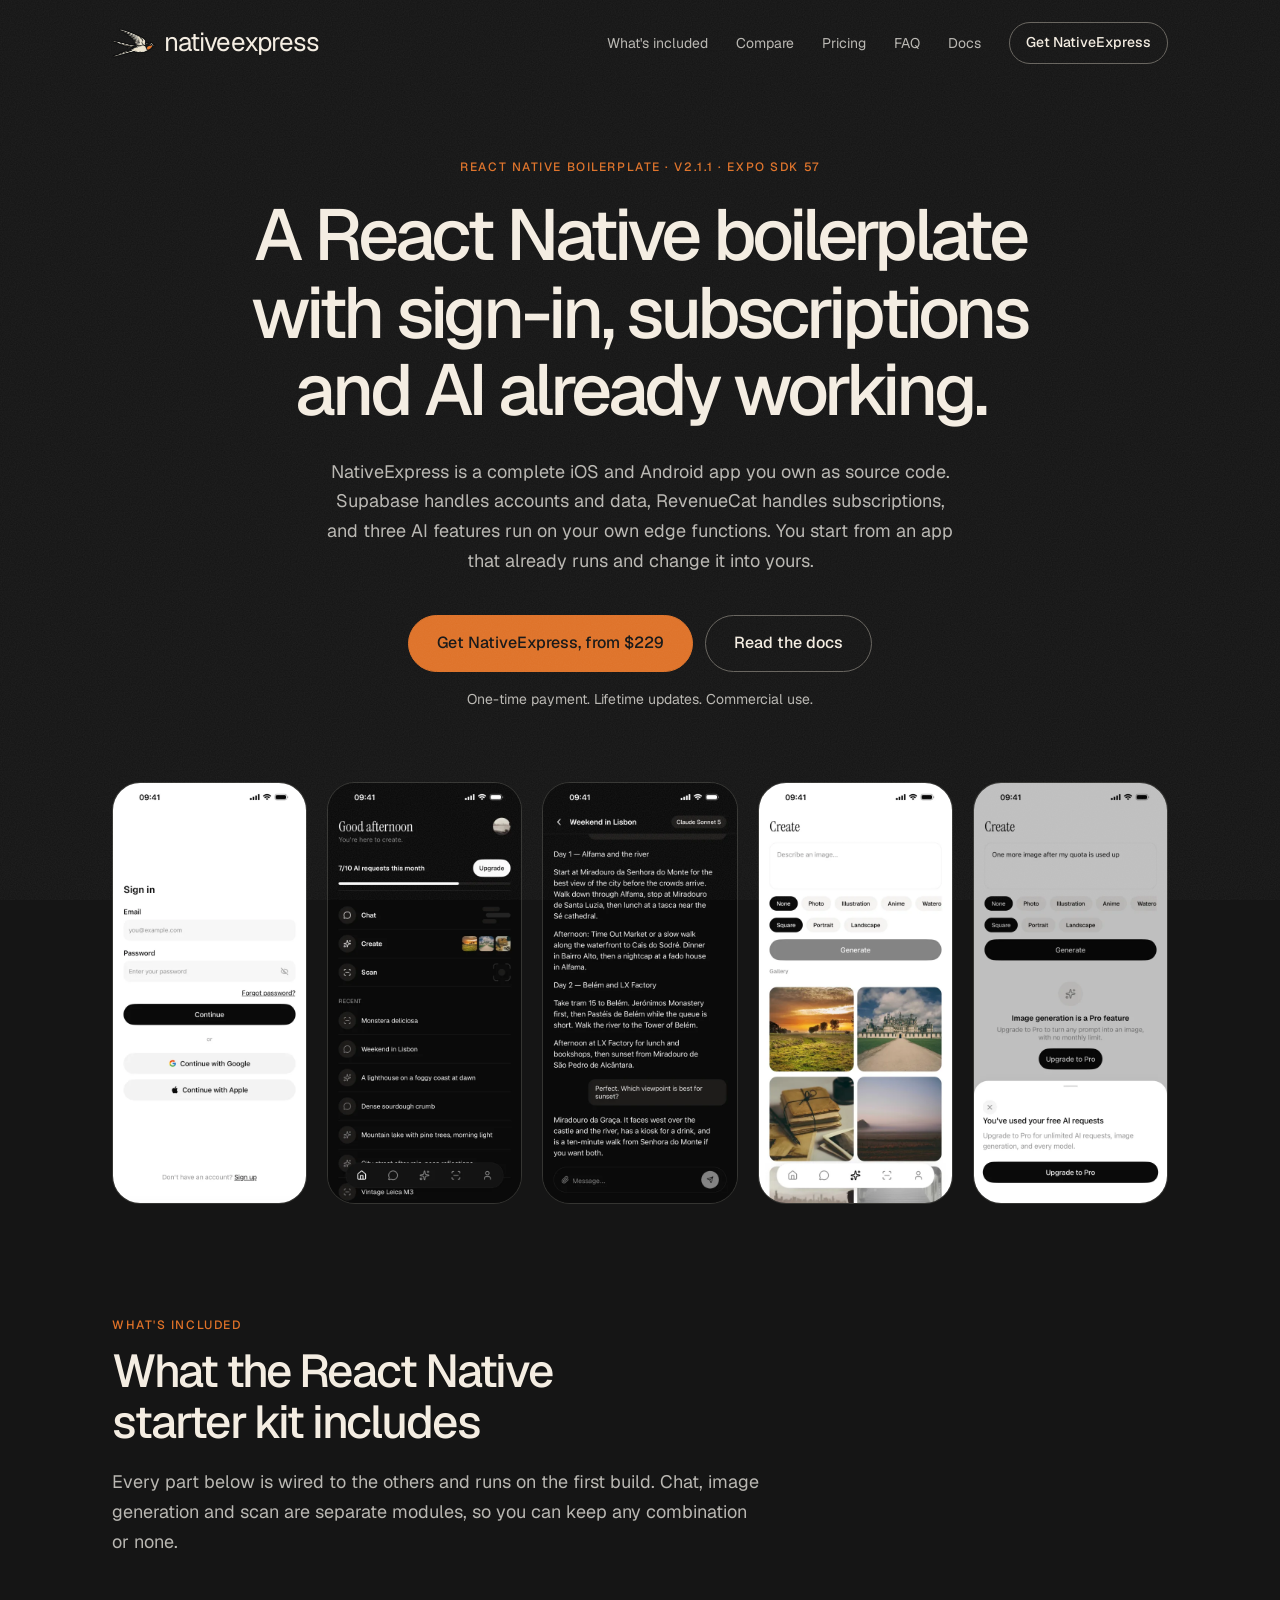
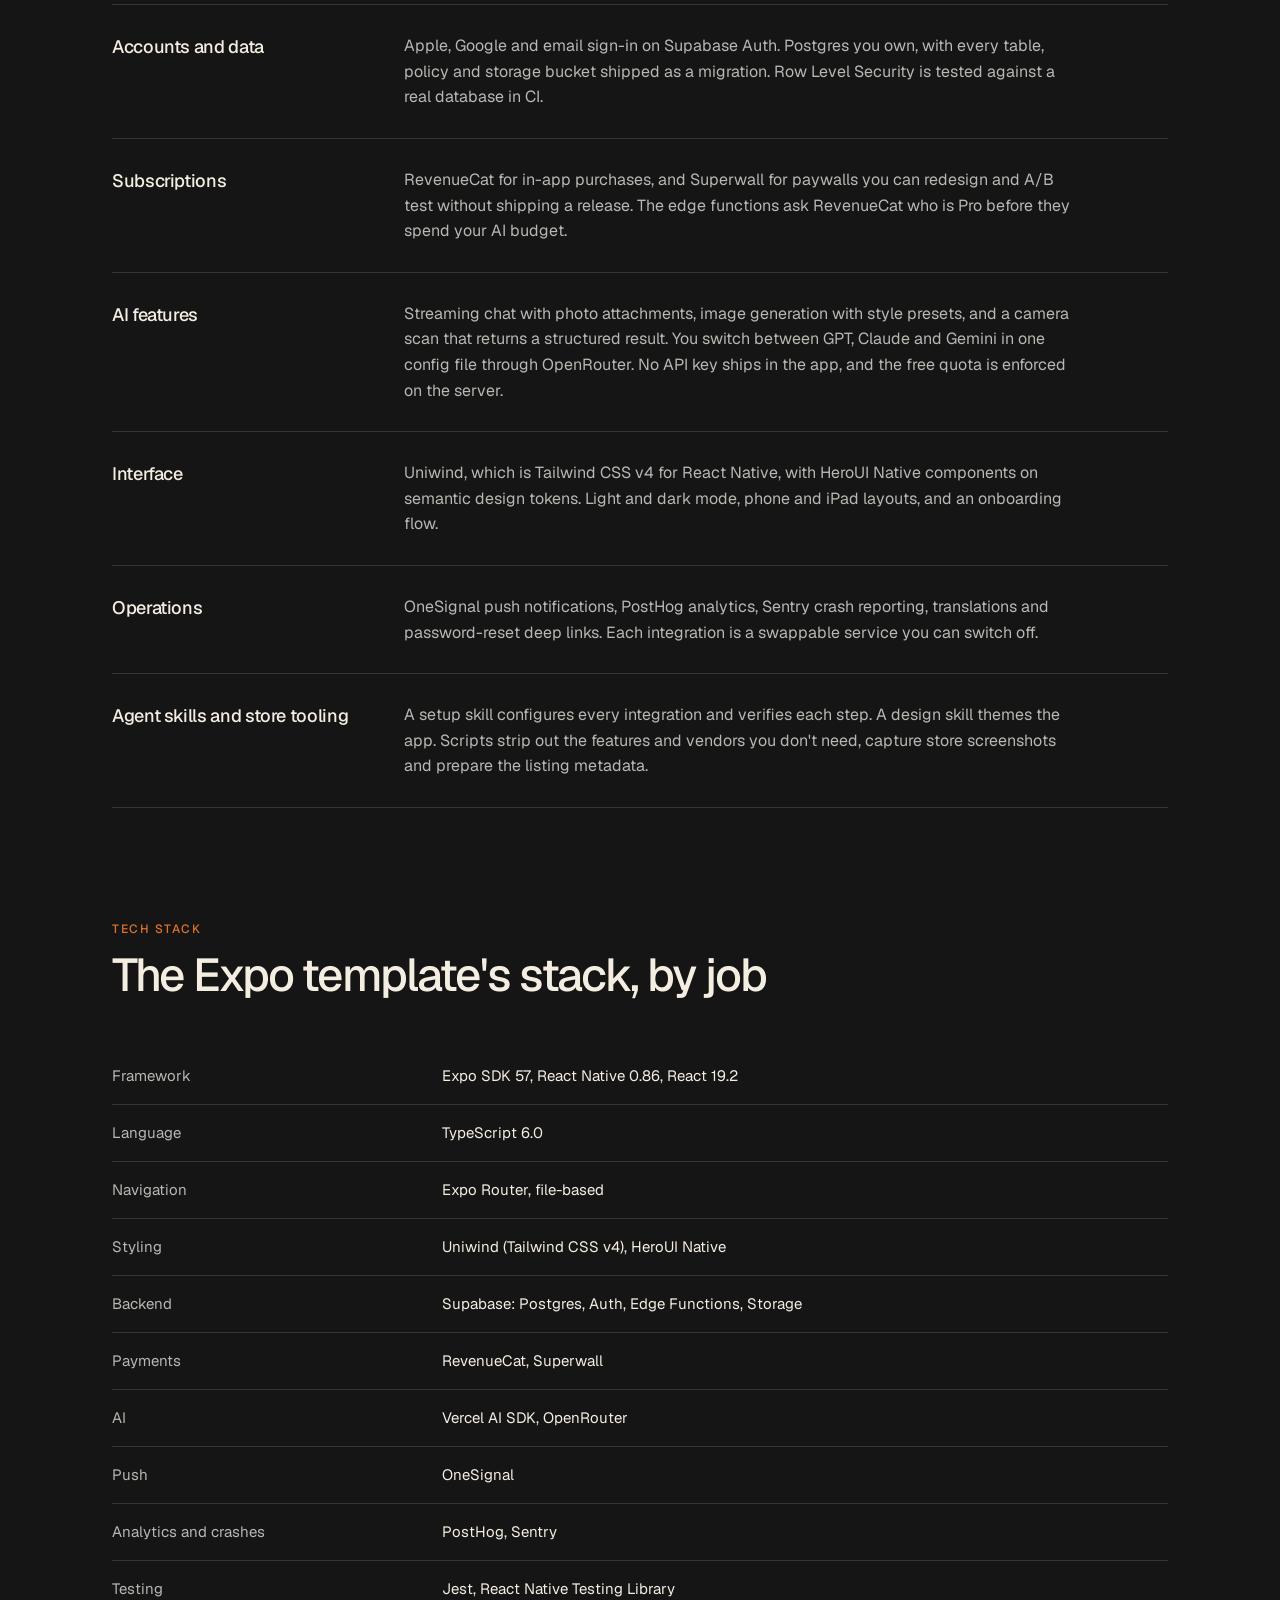
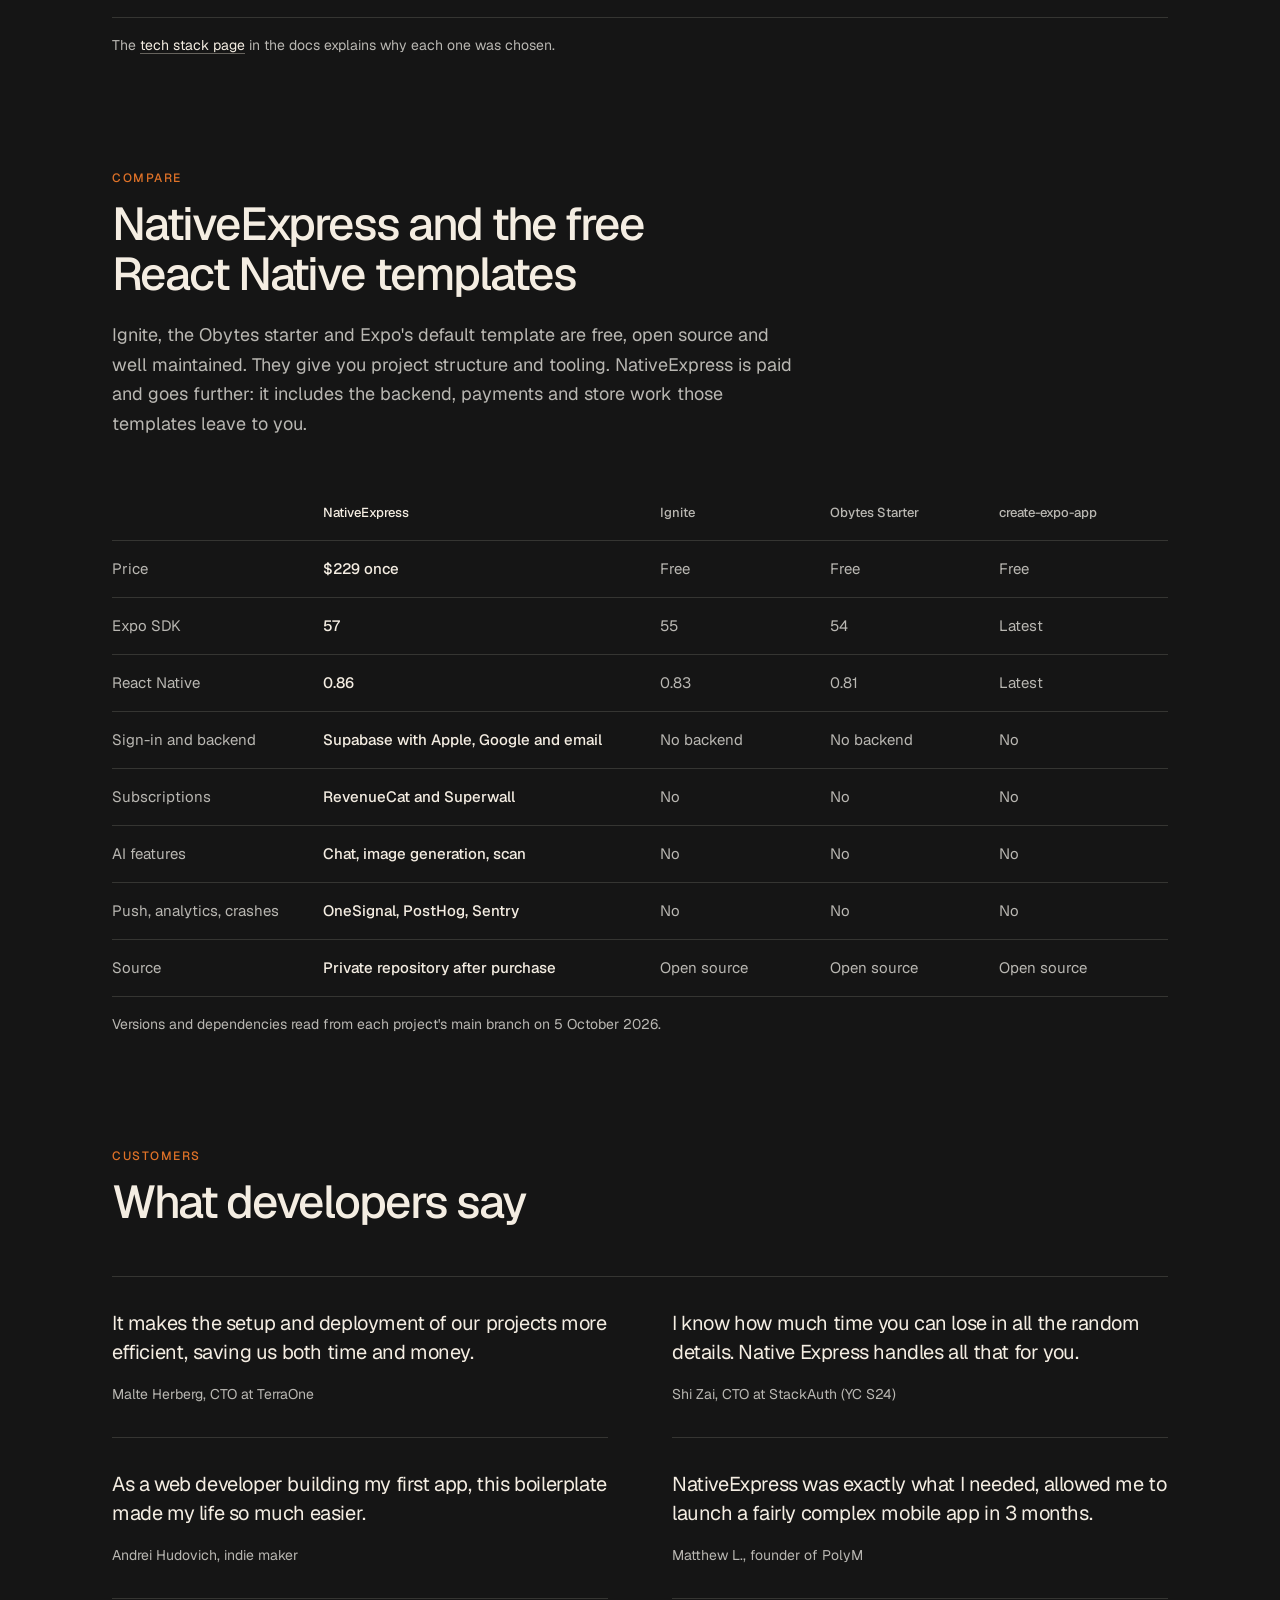
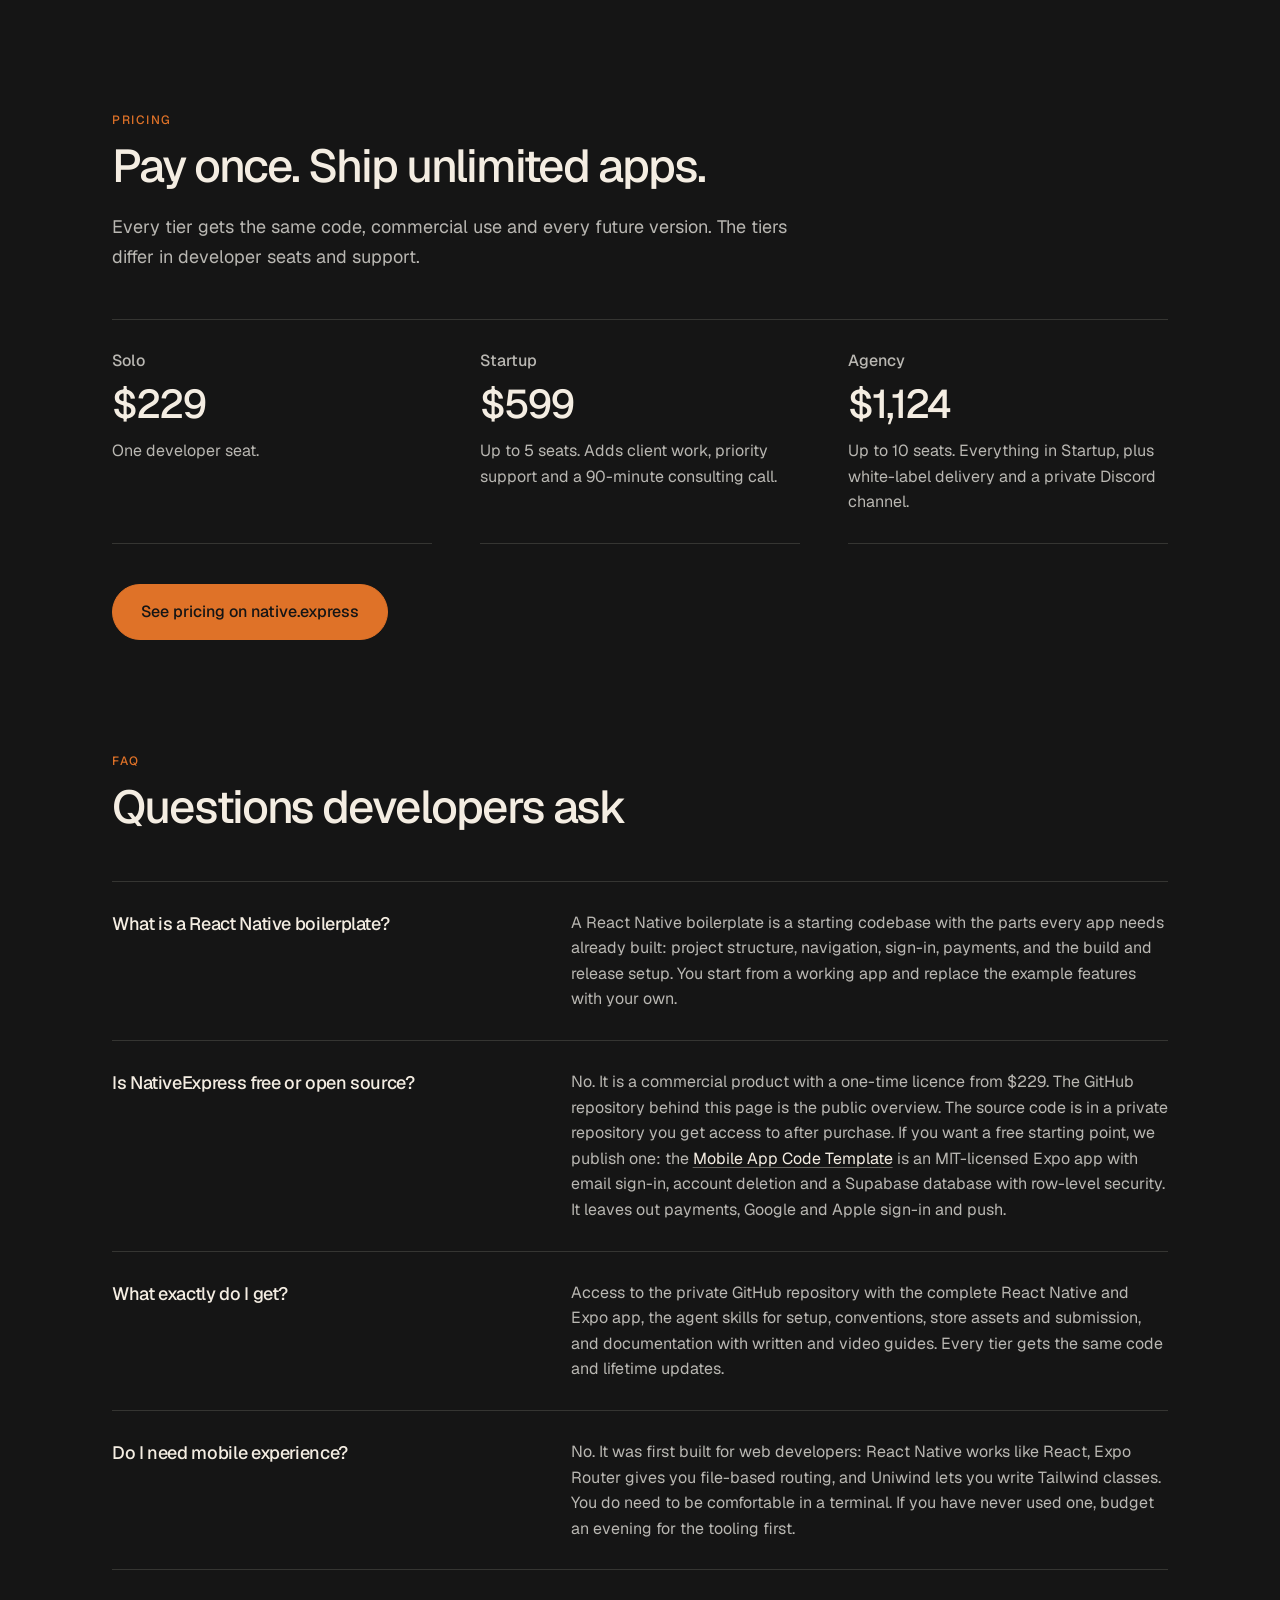
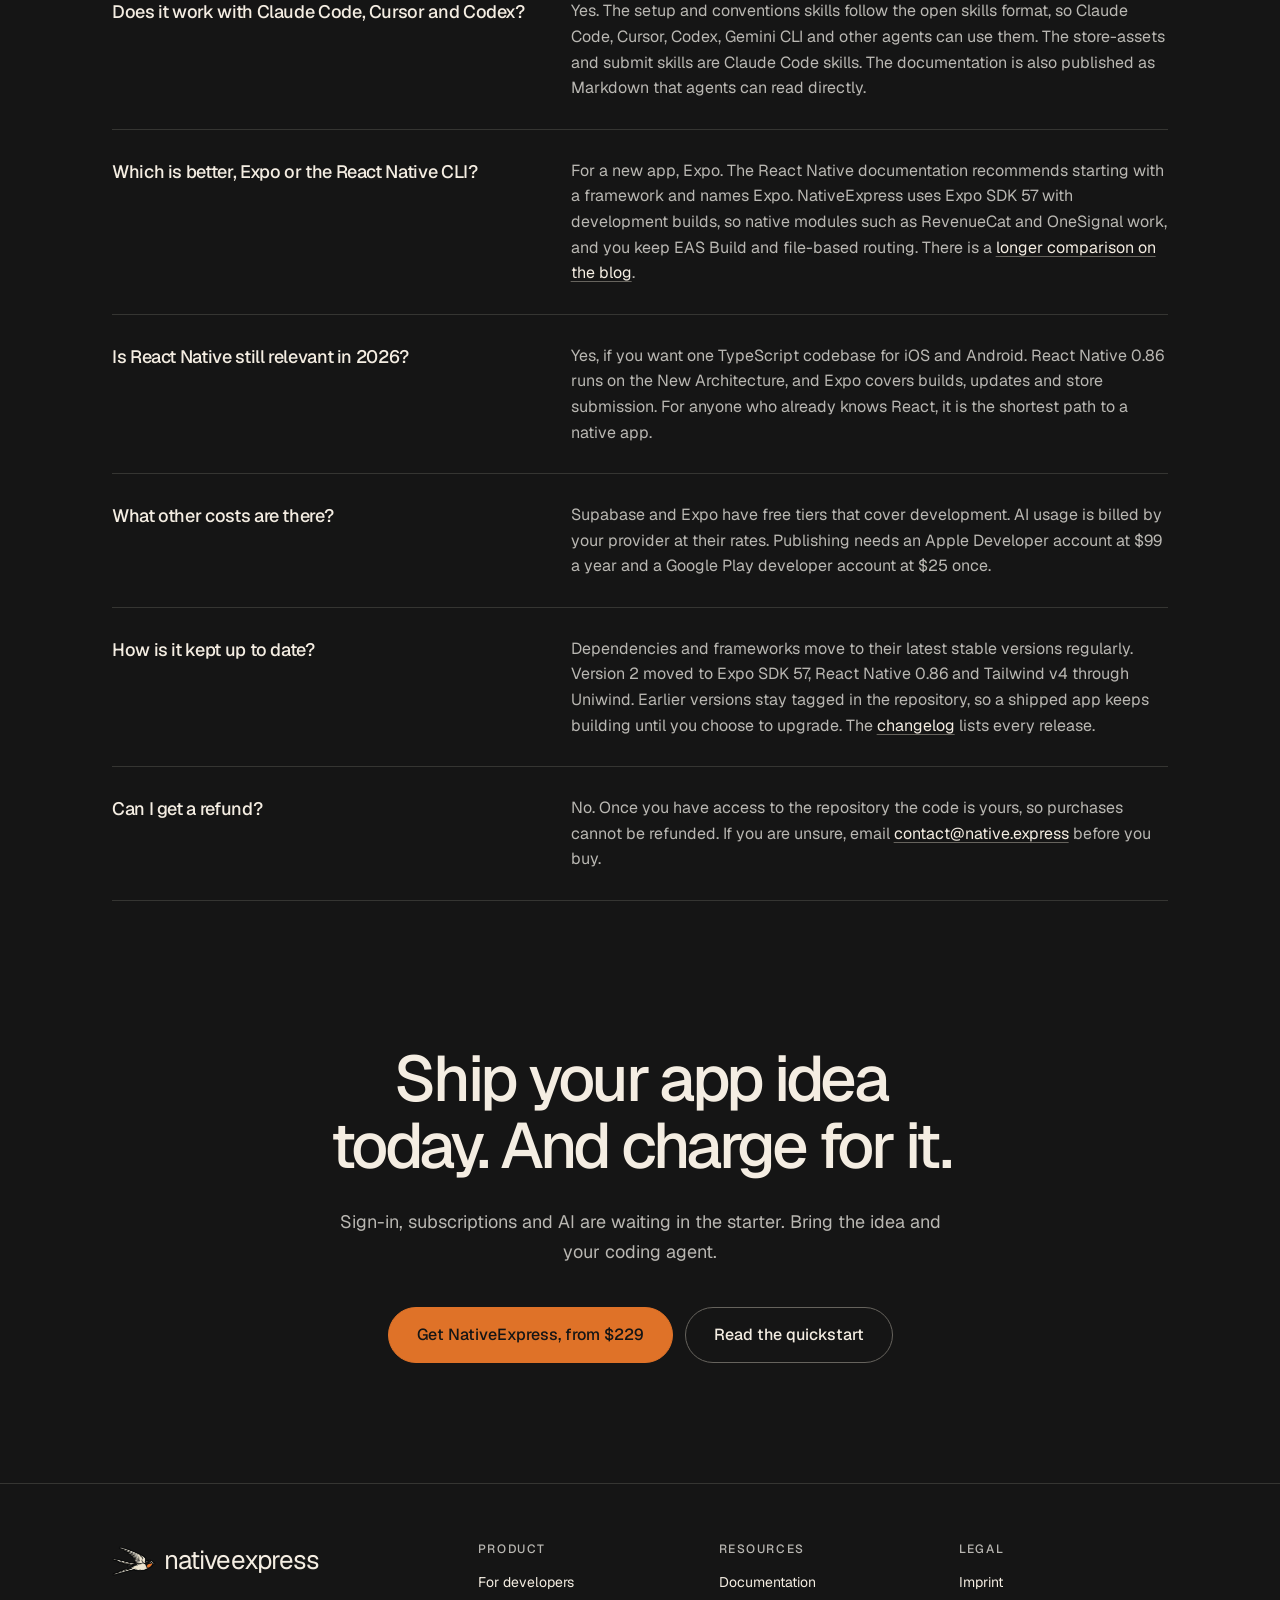
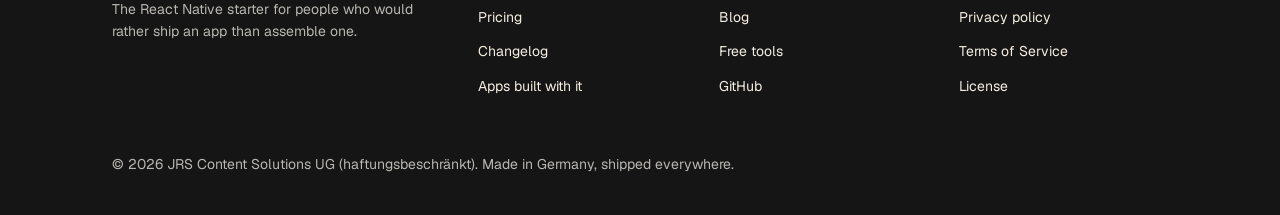
==== commit 68f122c2: "docs: point to the free template from the README and the page Co-Authored-By: Claude Opus 5.5 <norep" ====
--- a/index.html
+++ b/index.html
@@ -45,8 +45,13 @@
         "url": "https://www.native.express",
         "logo": "https://reactnative-boilerplate.github.io/react-native-boilerplate/assets/images/icon-512.png",
         "email": "contact@native.express",
-        "founder": { "@type": "Person", "name": "Robin Faraj" },
-        "sameAs": ["https://github.com/reactnative-boilerplate"]
+        "founder": {
+          "@type": "Person",
+          "name": "Robin Faraj"
+        },
+        "sameAs": [
+          "https://github.com/reactnative-boilerplate"
+        ]
       },
       {
         "@type": "SoftwareApplication",
@@ -57,7 +62,9 @@
         "softwareVersion": "2.1.1",
         "dateModified": "2026-10-02",
         "url": "https://www.native.express",
-        "publisher": { "@id": "https://www.native.express/#organization" },
+        "publisher": {
+          "@id": "https://www.native.express/#organization"
+        },
         "offers": {
           "@type": "AggregateOffer",
           "priceCurrency": "USD",
@@ -91,7 +98,7 @@
             "name": "Is NativeExpress free or open source?",
             "acceptedAnswer": {
               "@type": "Answer",
-              "text": "No. It is a commercial product with a one-time licence from $229. The GitHub repository behind this page is the public overview. The source code is in a private repository you get access to after purchase. If you need a free starting point, Ignite and the Obytes starter are good ones."
+              "text": "No. It is a commercial product with a one-time licence from $229. The GitHub repository behind this page is the public overview. The source code is in a private repository you get access to after purchase. If you want a free starting point, we publish one: the Mobile App Code Template is an MIT-licensed Expo app with email sign-in, account deletion and a Supabase database with row-level security. It leaves out payments, Google and Apple sign-in and push."
             }
           },
           {
@@ -488,7 +495,10 @@
             <dd>
               <p>No. It is a commercial product with a one-time licence from $229. The GitHub repository behind this
                 page is the public overview. The source code is in a private repository you get access to after
-                purchase. If you need a free starting point, Ignite and the Obytes starter are good ones.</p>
+                purchase. If you want a free starting point, we publish one: the
+                <a href="https://github.com/robinsadeghpour/mobile-app-code-template">Mobile App Code Template</a> is an MIT-licensed Expo app with email sign-in, account
+                deletion and a Supabase database with row-level security. It leaves out payments, Google and Apple
+                sign-in and push.</p>
             </dd>
           </div>
           <div>
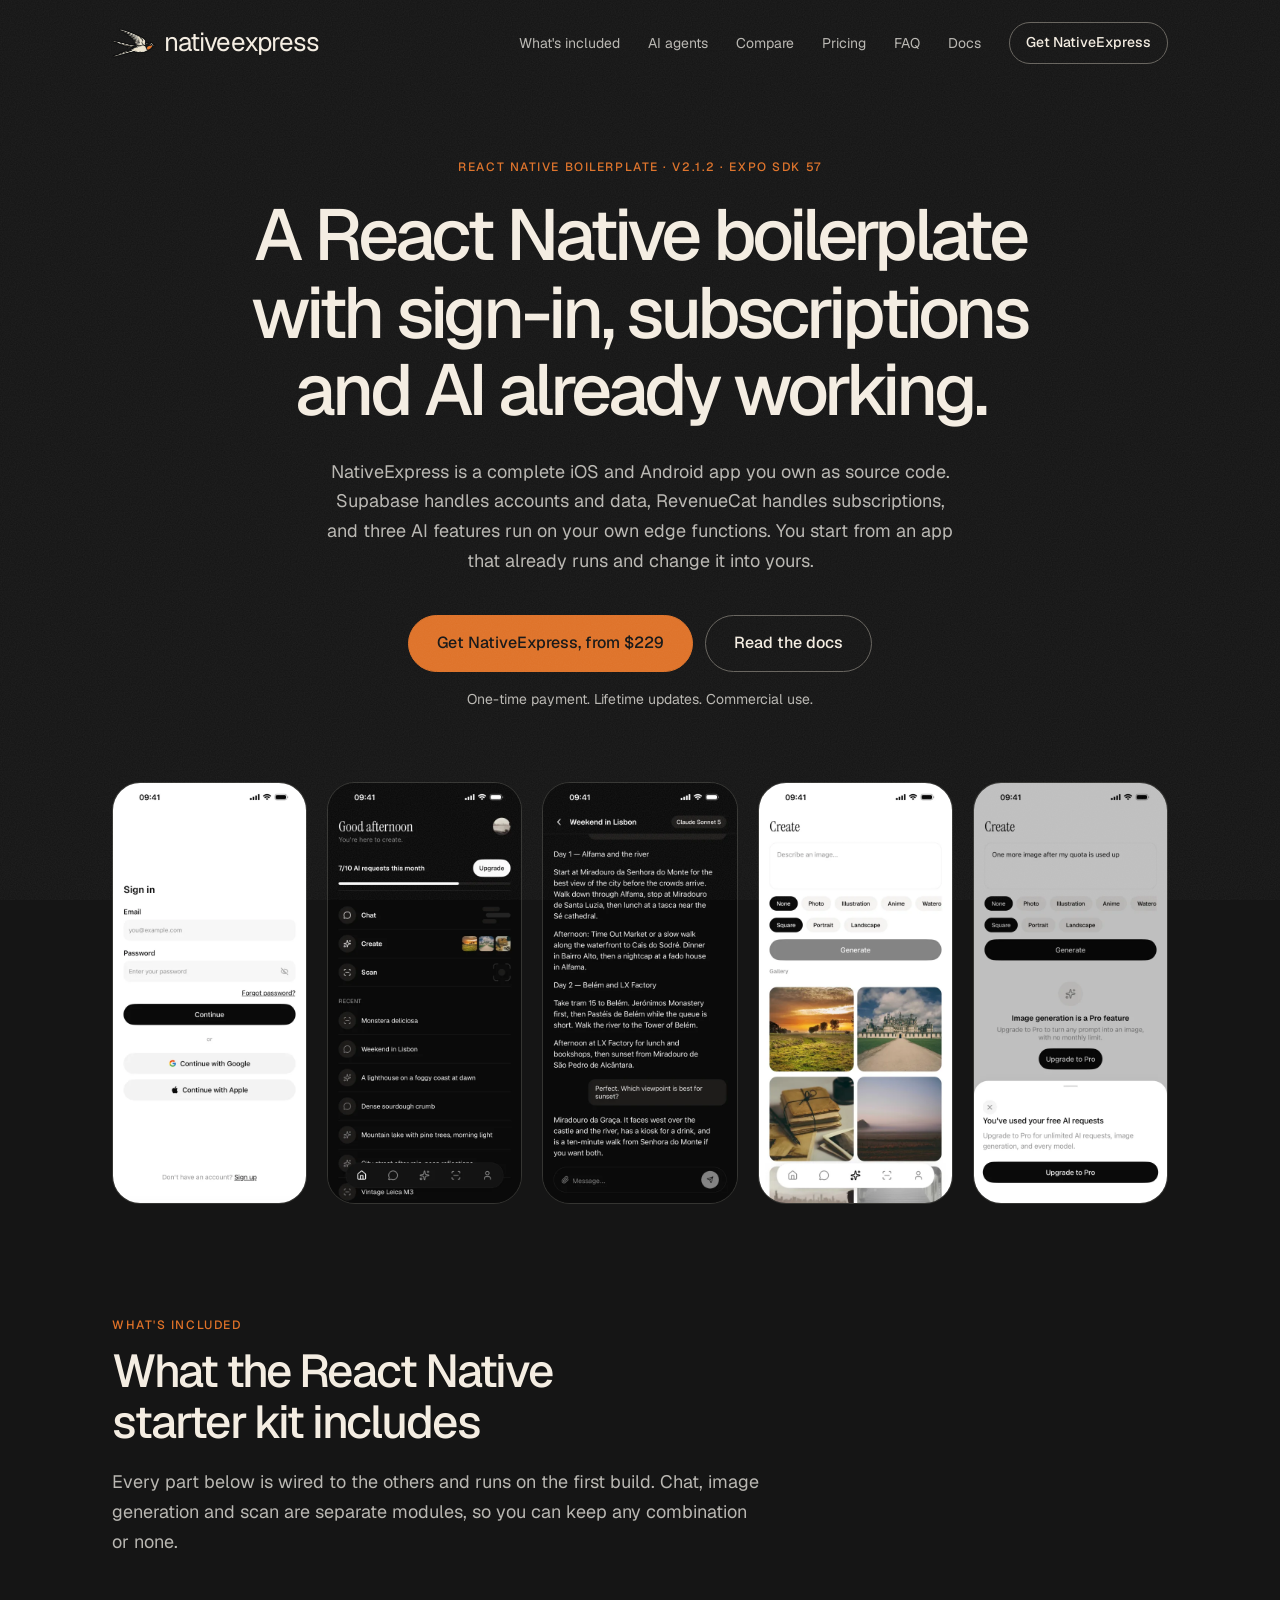
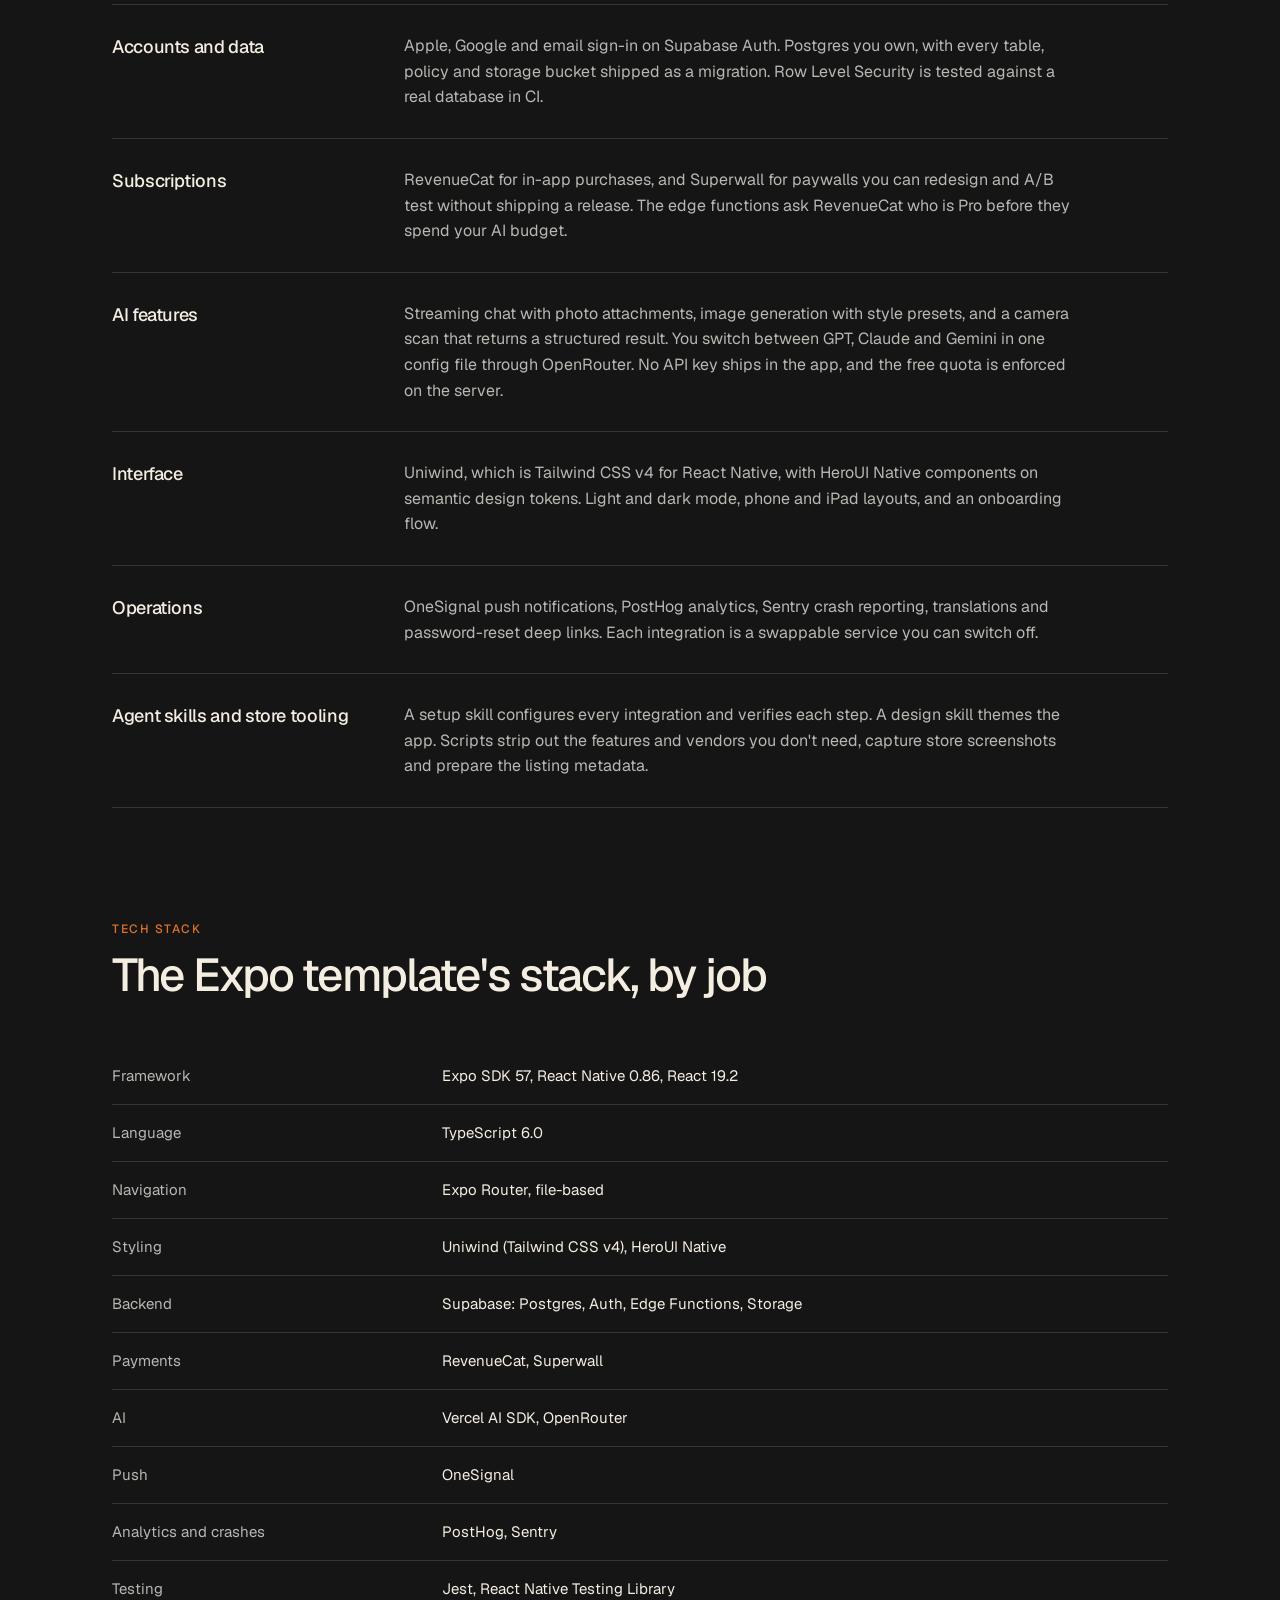
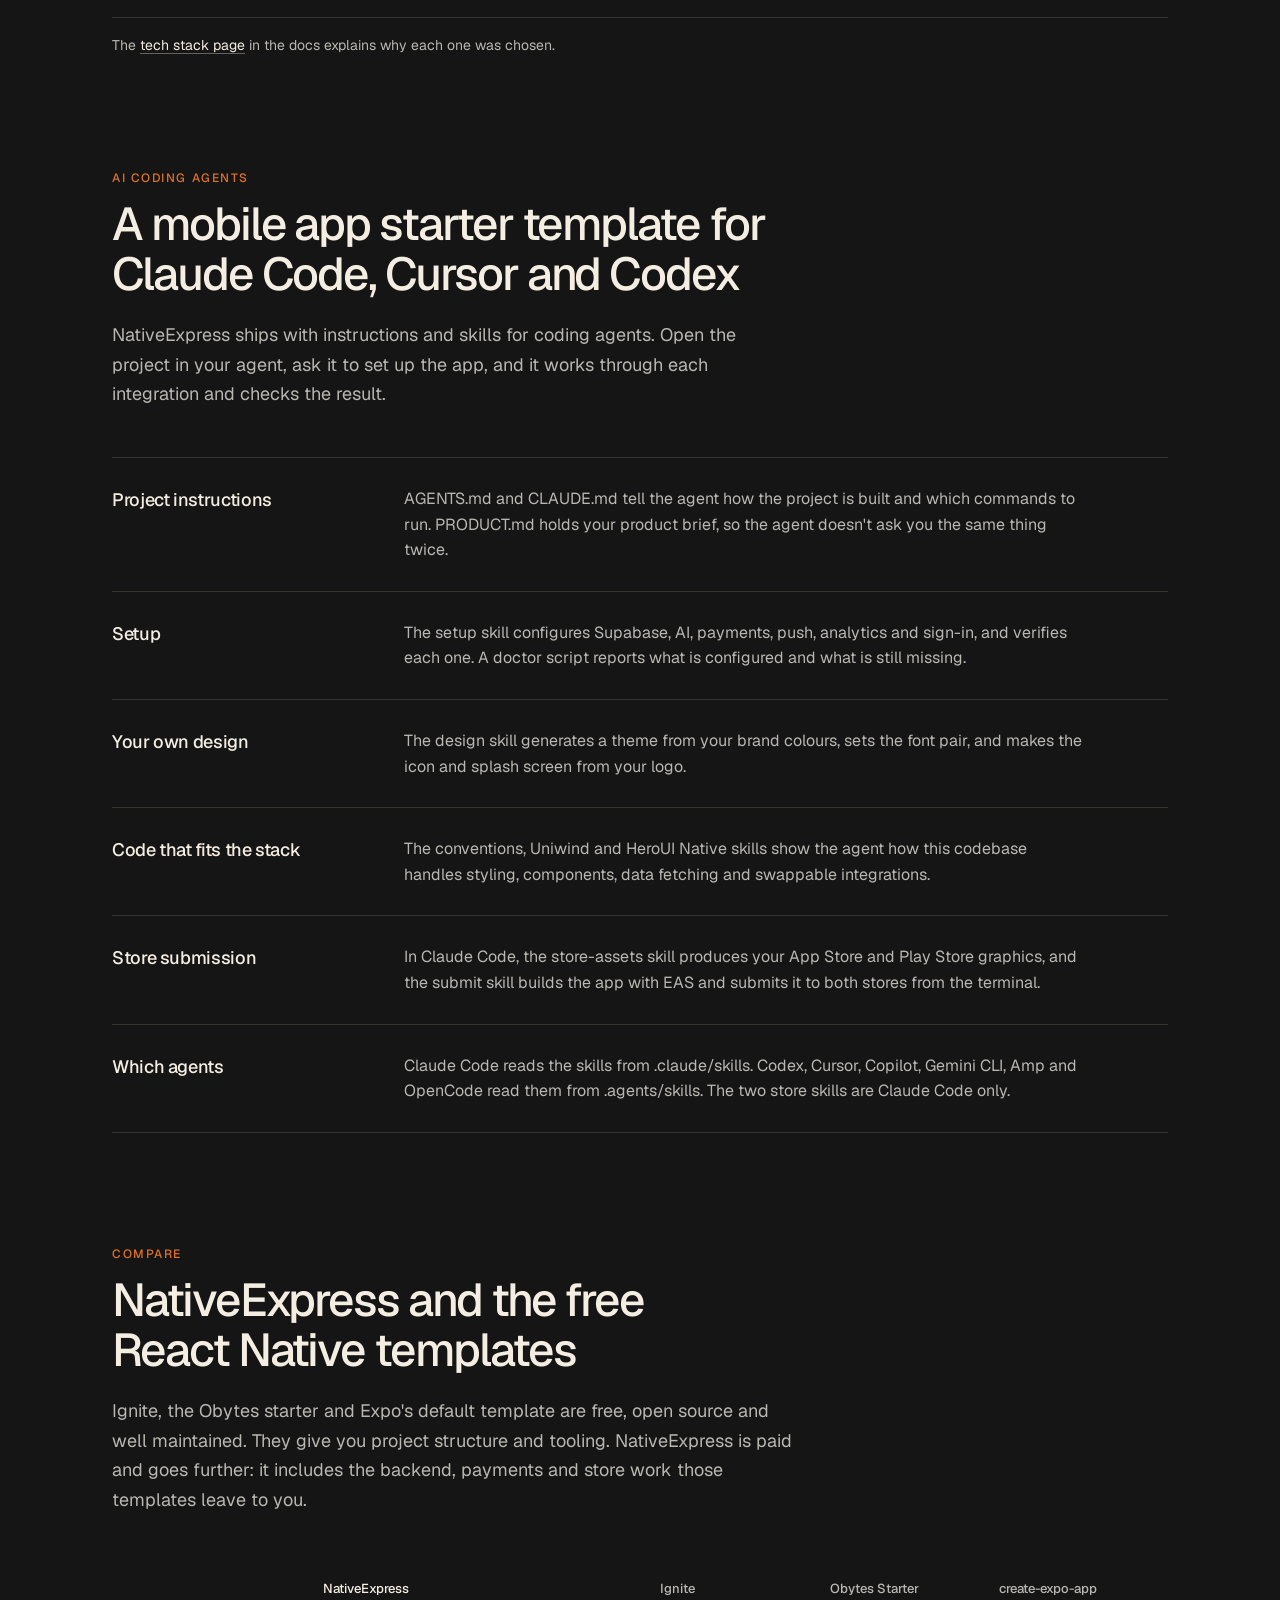
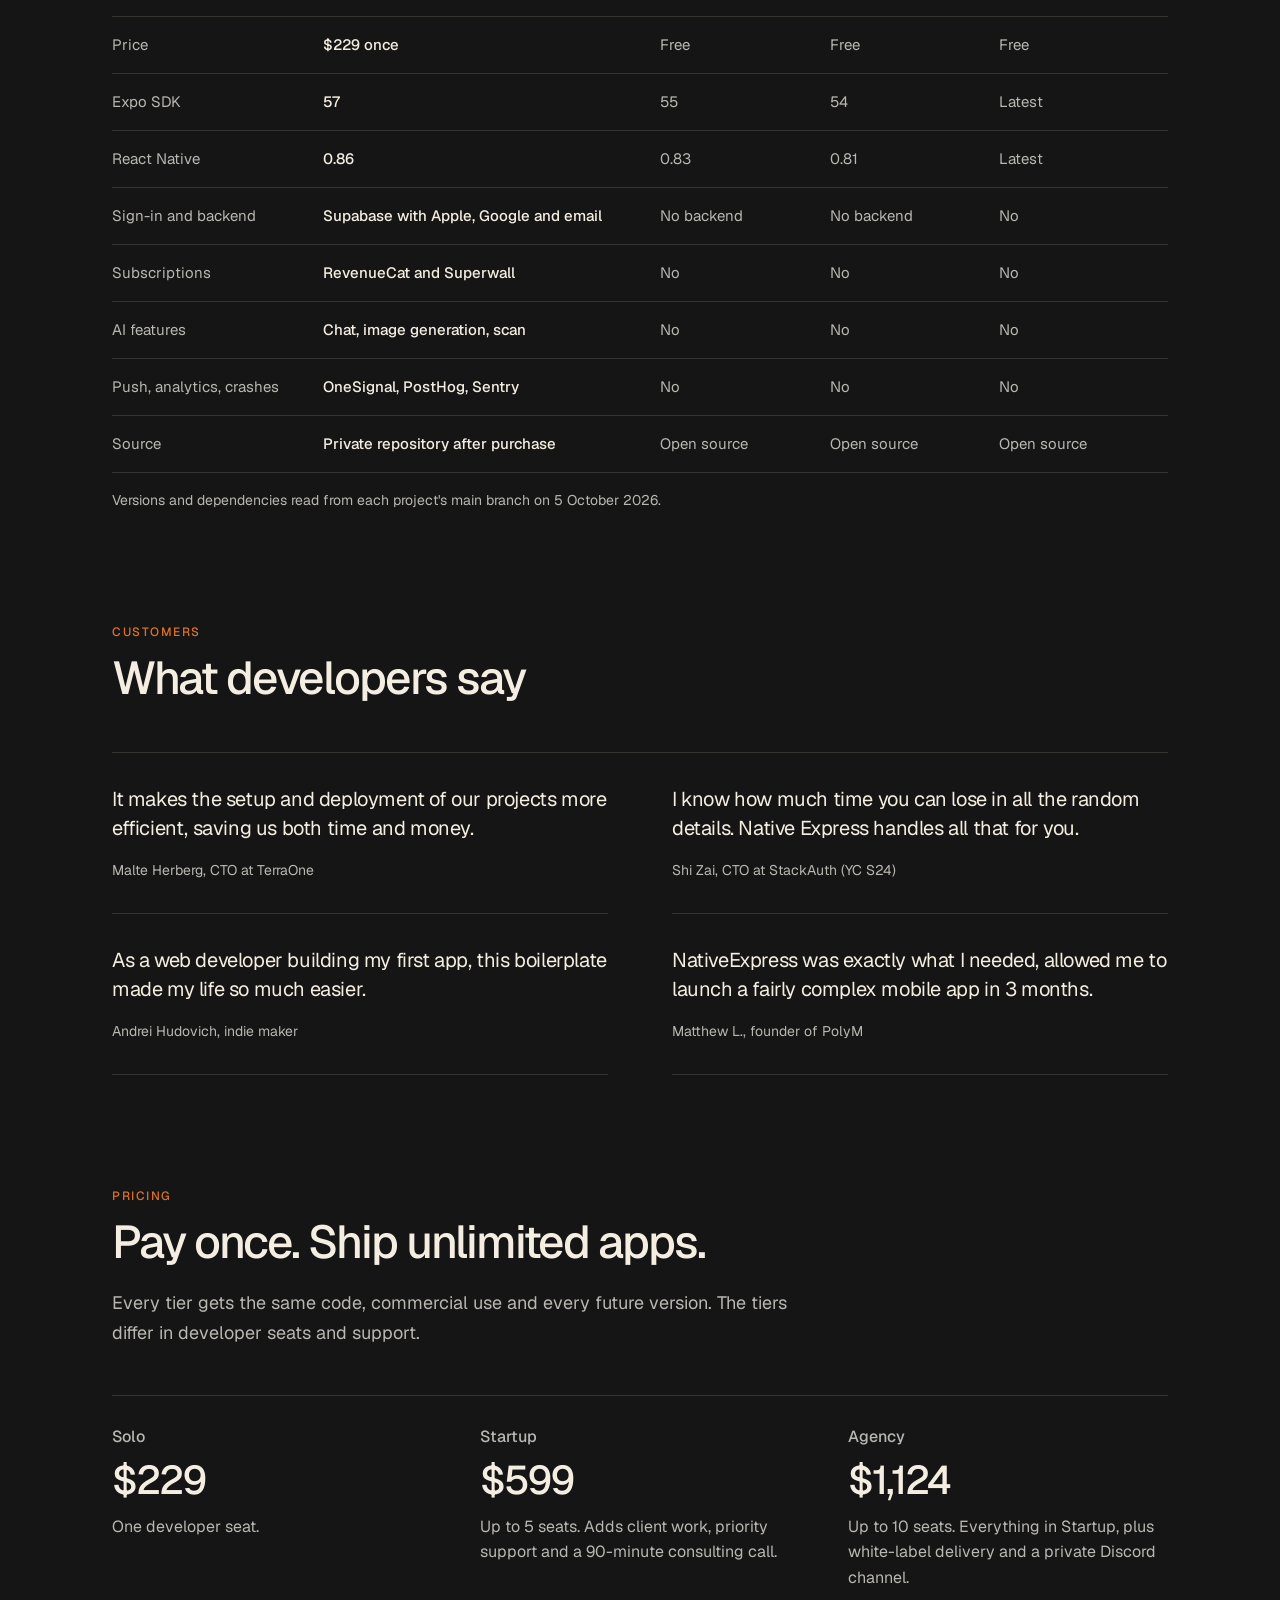
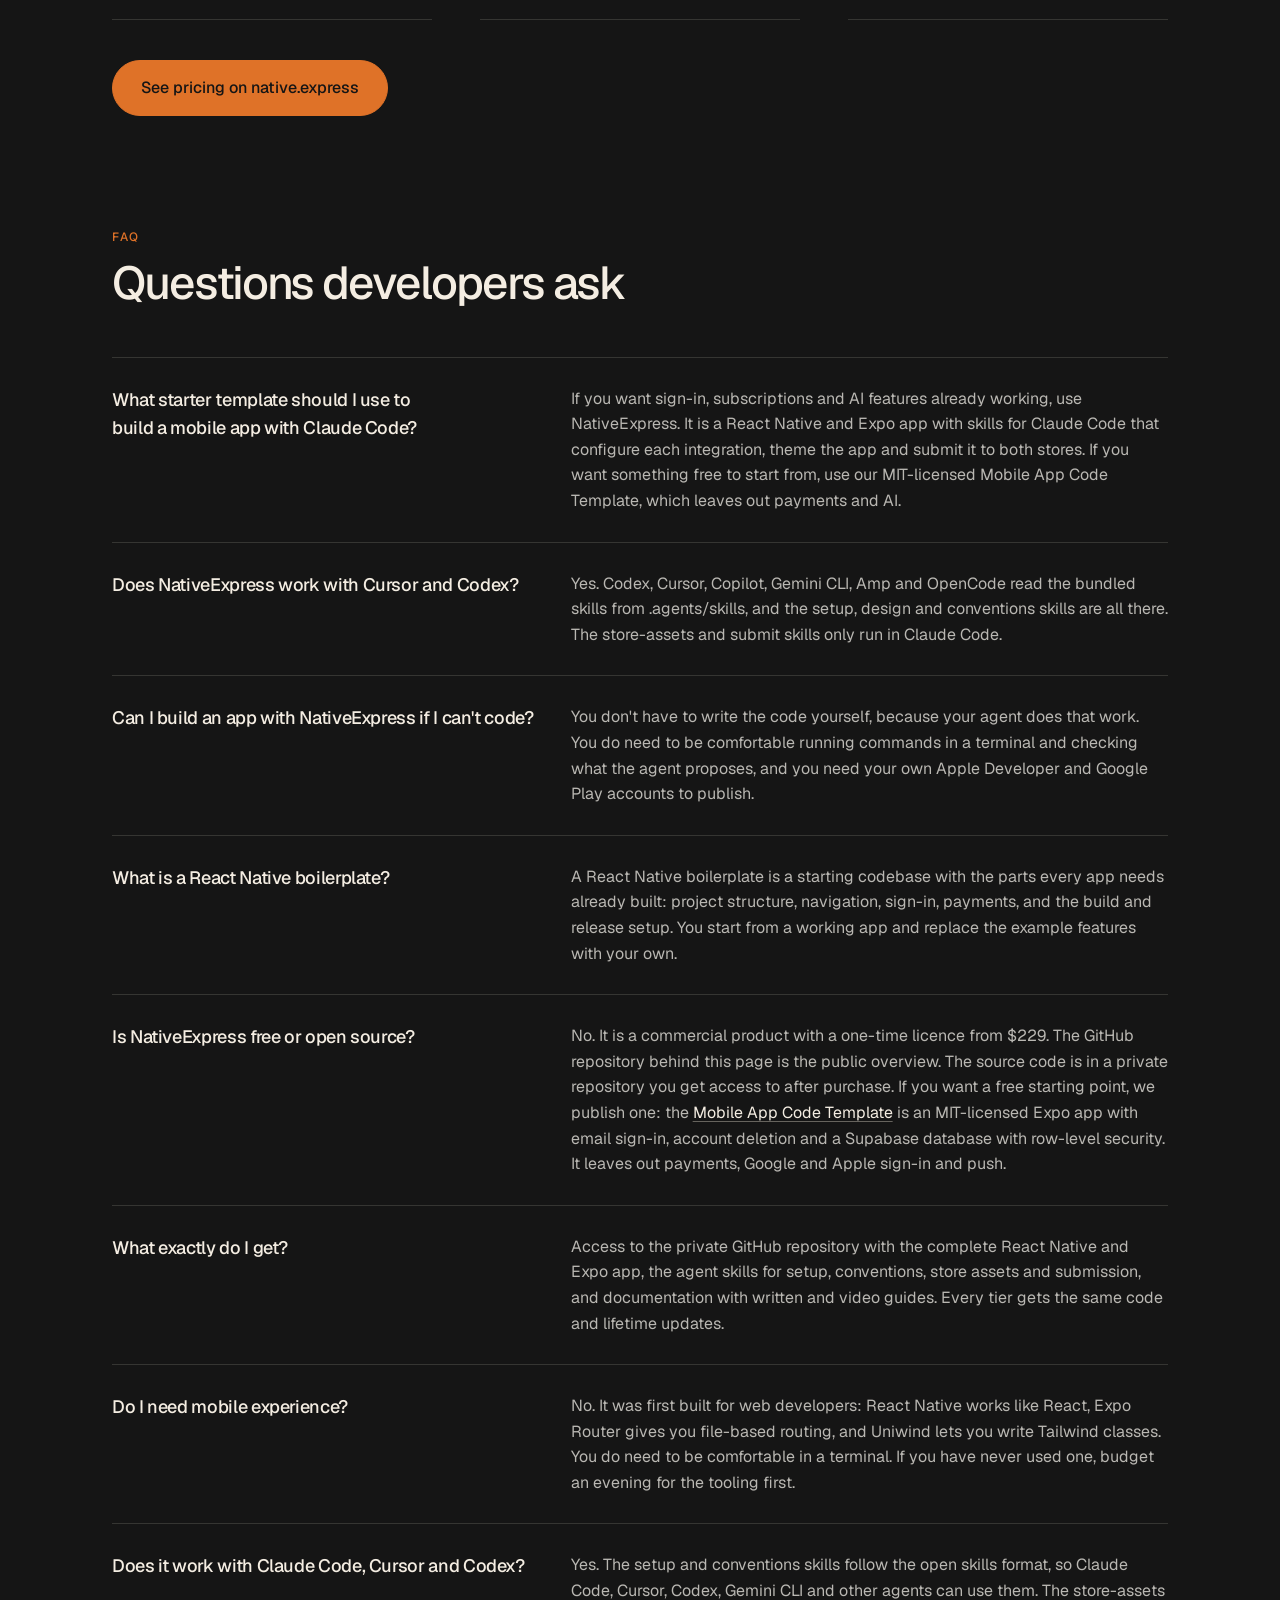
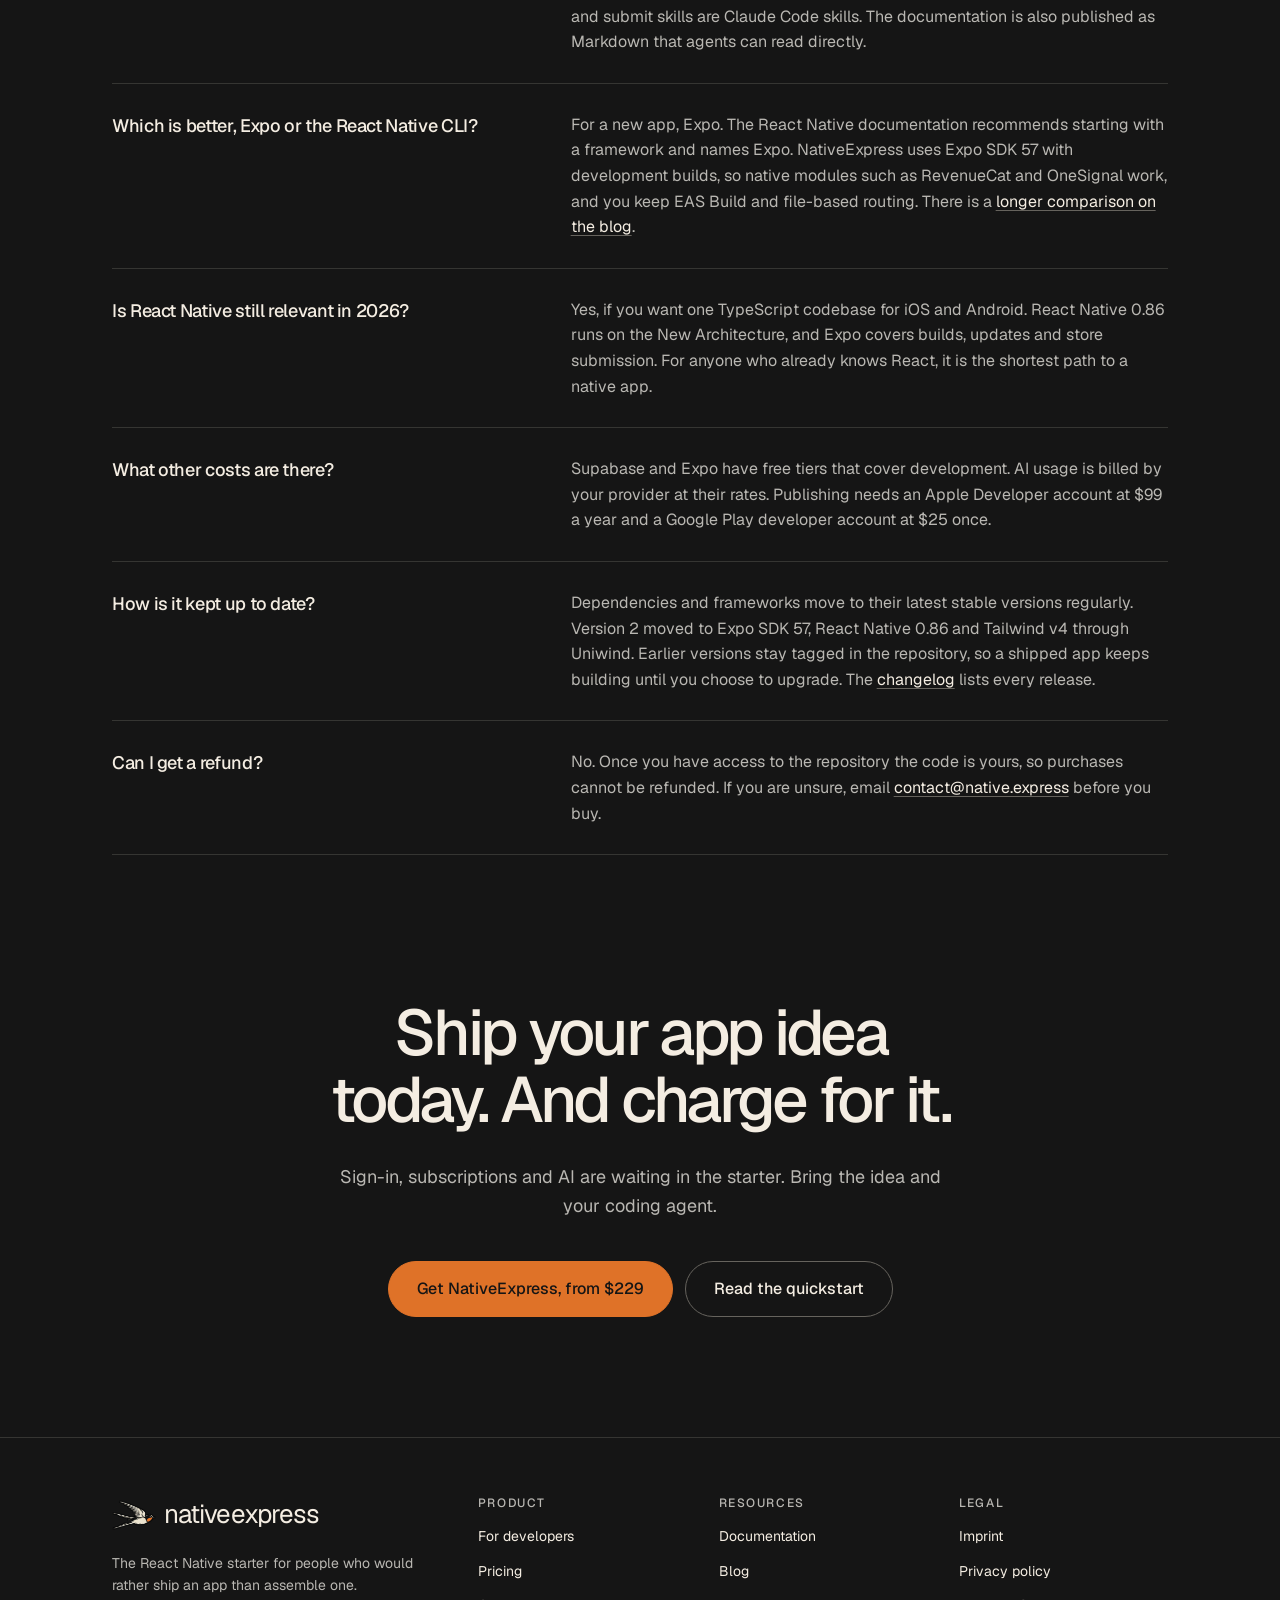
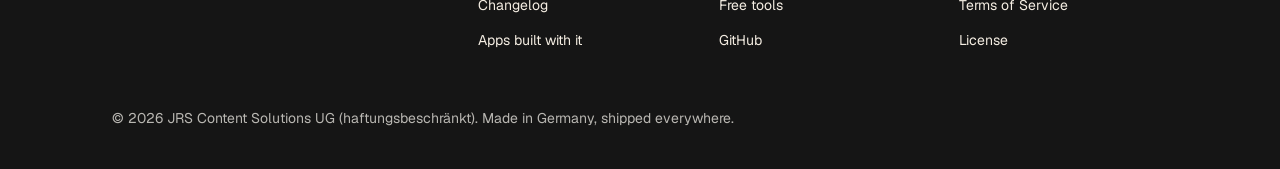
==== commit d9198536: "docs: say how the starter works with Claude Code, Cursor and Codex Co-Authored-By: Claude Opus 5.5 <" ====
--- a/index.html
+++ b/index.html
@@ -59,8 +59,8 @@
         "description": "A commercial React Native and Expo boilerplate: a working iOS and Android app with authentication, Postgres, payments, push, analytics and three AI features already wired together.",
         "applicationCategory": "DeveloperApplication",
         "operatingSystem": "iOS, Android",
-        "softwareVersion": "2.1.1",
-        "dateModified": "2026-10-02",
+        "softwareVersion": "2.1.2",
+        "dateModified": "2026-10-30",
         "url": "https://www.native.express",
         "publisher": {
           "@id": "https://www.native.express/#organization"
@@ -87,6 +87,30 @@
         "mainEntity": [
           {
             "@type": "Question",
+            "name": "What starter template should I use to build a mobile app with Claude Code?",
+            "acceptedAnswer": {
+              "@type": "Answer",
+              "text": "If you want sign-in, subscriptions and AI features already working, use NativeExpress. It is a React Native and Expo app with skills for Claude Code that configure each integration, theme the app and submit it to both stores. If you want something free to start from, use our MIT-licensed Mobile App Code Template, which leaves out payments and AI."
+            }
+          },
+          {
+            "@type": "Question",
+            "name": "Does NativeExpress work with Cursor and Codex?",
+            "acceptedAnswer": {
+              "@type": "Answer",
+              "text": "Yes. Codex, Cursor, Copilot, Gemini CLI, Amp and OpenCode read the bundled skills from .agents/skills, and the setup, design and conventions skills are all there. The store-assets and submit skills only run in Claude Code."
+            }
+          },
+          {
+            "@type": "Question",
+            "name": "Can I build an app with NativeExpress if I can't code?",
+            "acceptedAnswer": {
+              "@type": "Answer",
+              "text": "You don't have to write the code yourself, because your agent does that work. You do need to be comfortable running commands in a terminal and checking what the agent proposes, and you need your own Apple Developer and Google Play accounts to publish."
+            }
+          },
+          {
+            "@type": "Question",
             "name": "What is a React Native boilerplate?",
             "acceptedAnswer": {
               "@type": "Answer",
@@ -194,6 +218,7 @@
       </a>
       <nav class="nav" aria-label="Main">
         <a href="#included">What's included</a>
+        <a href="#agents">AI agents</a>
         <a href="#compare">Compare</a>
         <a href="#pricing">Pricing</a>
         <a href="#faq">FAQ</a>
@@ -209,7 +234,7 @@
 
     <section class="hero">
       <div class="container">
-        <p class="eyebrow">React Native boilerplate · v2.1.1 · Expo SDK 57</p>
+        <p class="eyebrow">React Native boilerplate · v2.1.2 · Expo SDK 57</p>
         <h1>A React Native boilerplate with sign-in, subscriptions and AI already working.</h1>
         <p class="lede">NativeExpress is a complete iOS and Android app you own as source code. Supabase handles
           accounts and data, RevenueCat handles subscriptions, and three AI features run on your own edge functions.
@@ -332,6 +357,47 @@
         </div>
         <p class="table-note">The <a href="https://docs.native.express/tech-stack">tech stack page</a> in the docs
           explains why each one was chosen.</p>
+      </div>
+    </section>
+
+    <section class="section" id="agents">
+      <div class="container">
+        <p class="eyebrow">AI coding agents</p>
+        <h2>A mobile app starter template for Claude Code, Cursor and Codex</h2>
+        <p class="section-intro">NativeExpress ships with instructions and skills for coding agents. Open the project
+          in your agent, ask it to set up the app, and it works through each integration and checks the result.</p>
+        <dl class="rows">
+          <div>
+            <dt>Project instructions</dt>
+            <dd>AGENTS.md and CLAUDE.md tell the agent how the project is built and which commands to run. PRODUCT.md
+              holds your product brief, so the agent doesn't ask you the same thing twice.</dd>
+          </div>
+          <div>
+            <dt>Setup</dt>
+            <dd>The setup skill configures Supabase, AI, payments, push, analytics and sign-in, and verifies each one.
+              A doctor script reports what is configured and what is still missing.</dd>
+          </div>
+          <div>
+            <dt>Your own design</dt>
+            <dd>The design skill generates a theme from your brand colours, sets the font pair, and makes the icon and
+              splash screen from your logo.</dd>
+          </div>
+          <div>
+            <dt>Code that fits the stack</dt>
+            <dd>The conventions, Uniwind and HeroUI Native skills show the agent how this codebase handles styling,
+              components, data fetching and swappable integrations.</dd>
+          </div>
+          <div>
+            <dt>Store submission</dt>
+            <dd>In Claude Code, the store-assets skill produces your App Store and Play Store graphics, and the submit
+              skill builds the app with EAS and submits it to both stores from the terminal.</dd>
+          </div>
+          <div>
+            <dt>Which agents</dt>
+            <dd>Claude Code reads the skills from .claude/skills. Codex, Cursor, Copilot, Gemini CLI, Amp and OpenCode
+              read them from .agents/skills. The two store skills are Claude Code only.</dd>
+          </div>
+        </dl>
       </div>
     </section>
 
@@ -483,6 +549,24 @@
         <h2>Questions developers ask</h2>
         <dl class="faq">
           <div>
+            <dt>What starter template should I use to build a mobile app with Claude Code?</dt>
+            <dd>
+              <p>If you want sign-in, subscriptions and AI features already working, use NativeExpress. It is a React Native and Expo app with skills for Claude Code that configure each integration, theme the app and submit it to both stores. If you want something free to start from, use our MIT-licensed Mobile App Code Template, which leaves out payments and AI.</p>
+            </dd>
+          </div>
+          <div>
+            <dt>Does NativeExpress work with Cursor and Codex?</dt>
+            <dd>
+              <p>Yes. Codex, Cursor, Copilot, Gemini CLI, Amp and OpenCode read the bundled skills from .agents/skills, and the setup, design and conventions skills are all there. The store-assets and submit skills only run in Claude Code.</p>
+            </dd>
+          </div>
+          <div>
+            <dt>Can I build an app with NativeExpress if I can't code?</dt>
+            <dd>
+              <p>You don't have to write the code yourself, because your agent does that work. You do need to be comfortable running commands in a terminal and checking what the agent proposes, and you need your own Apple Developer and Google Play accounts to publish.</p>
+            </dd>
+          </div>
+          <div>
             <dt>What is a React Native boilerplate?</dt>
             <dd>
               <p>A React Native boilerplate is a starting codebase with the parts every app needs already built:
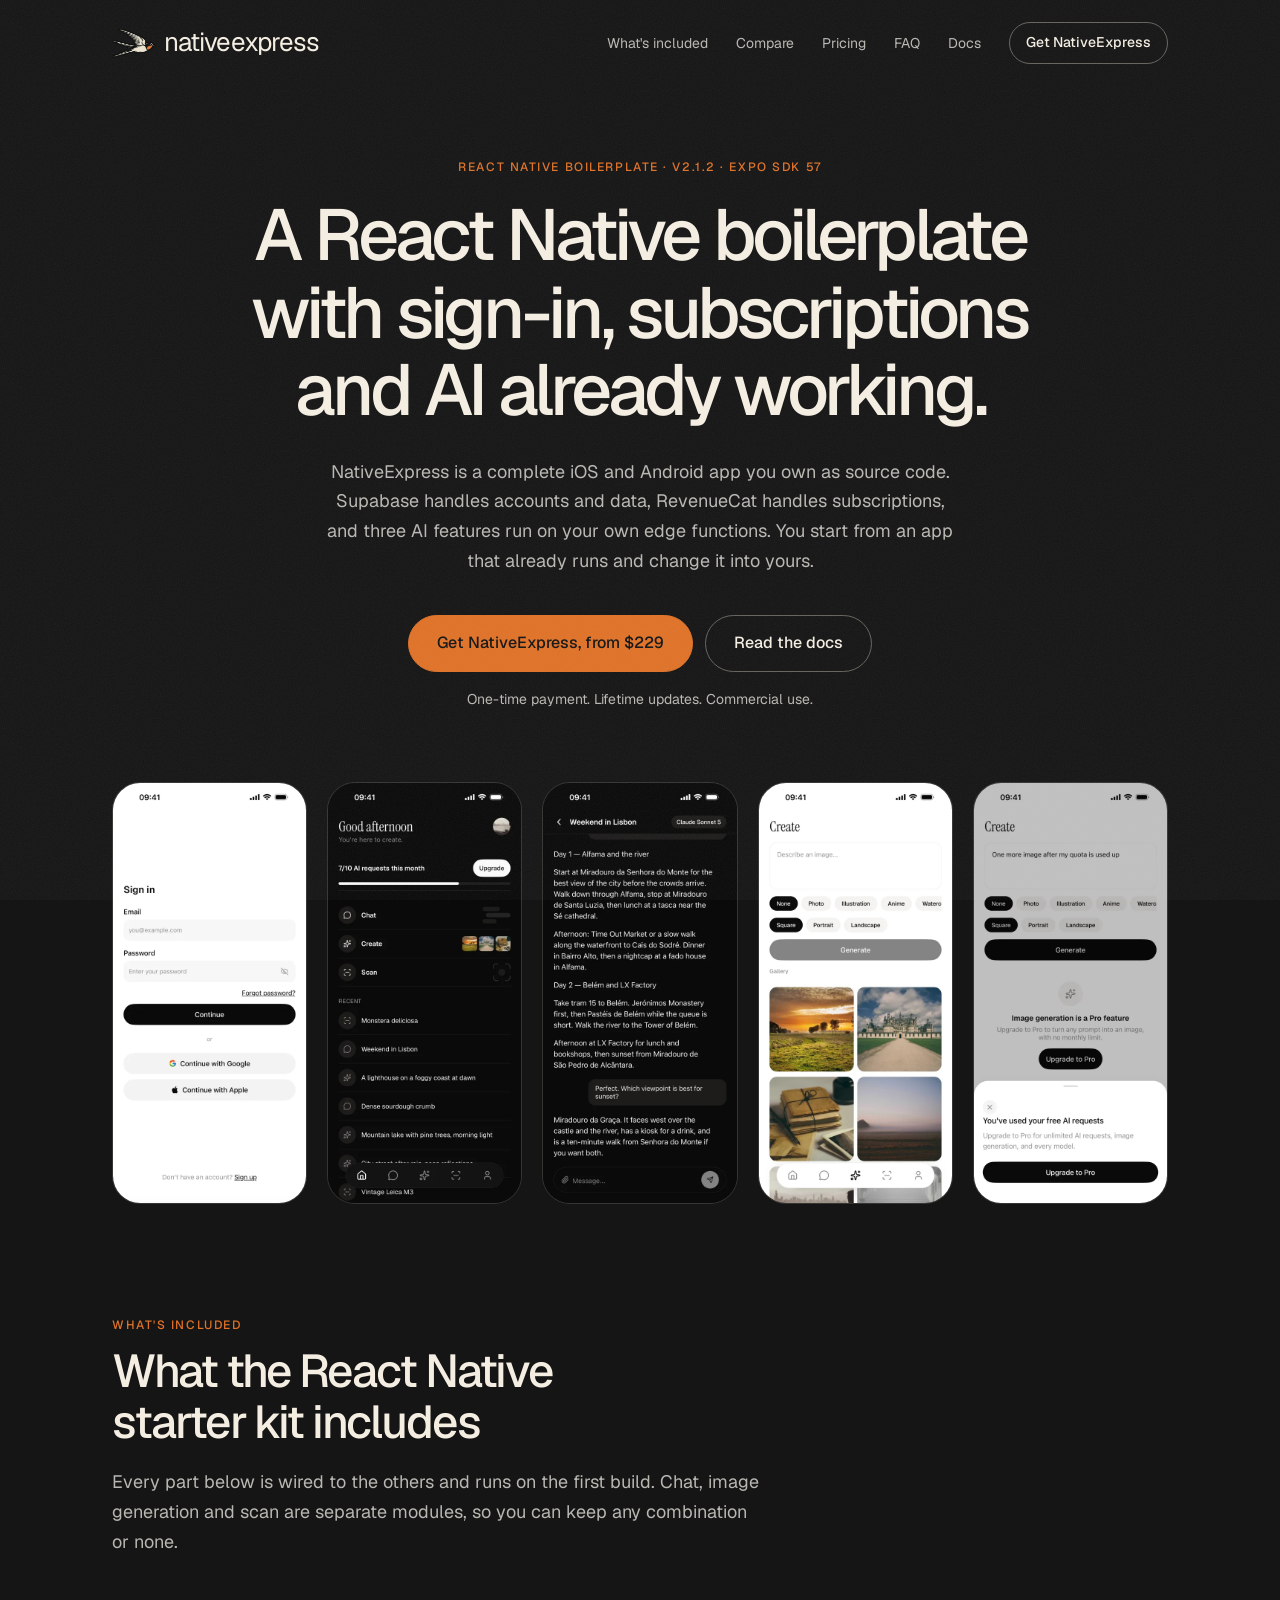
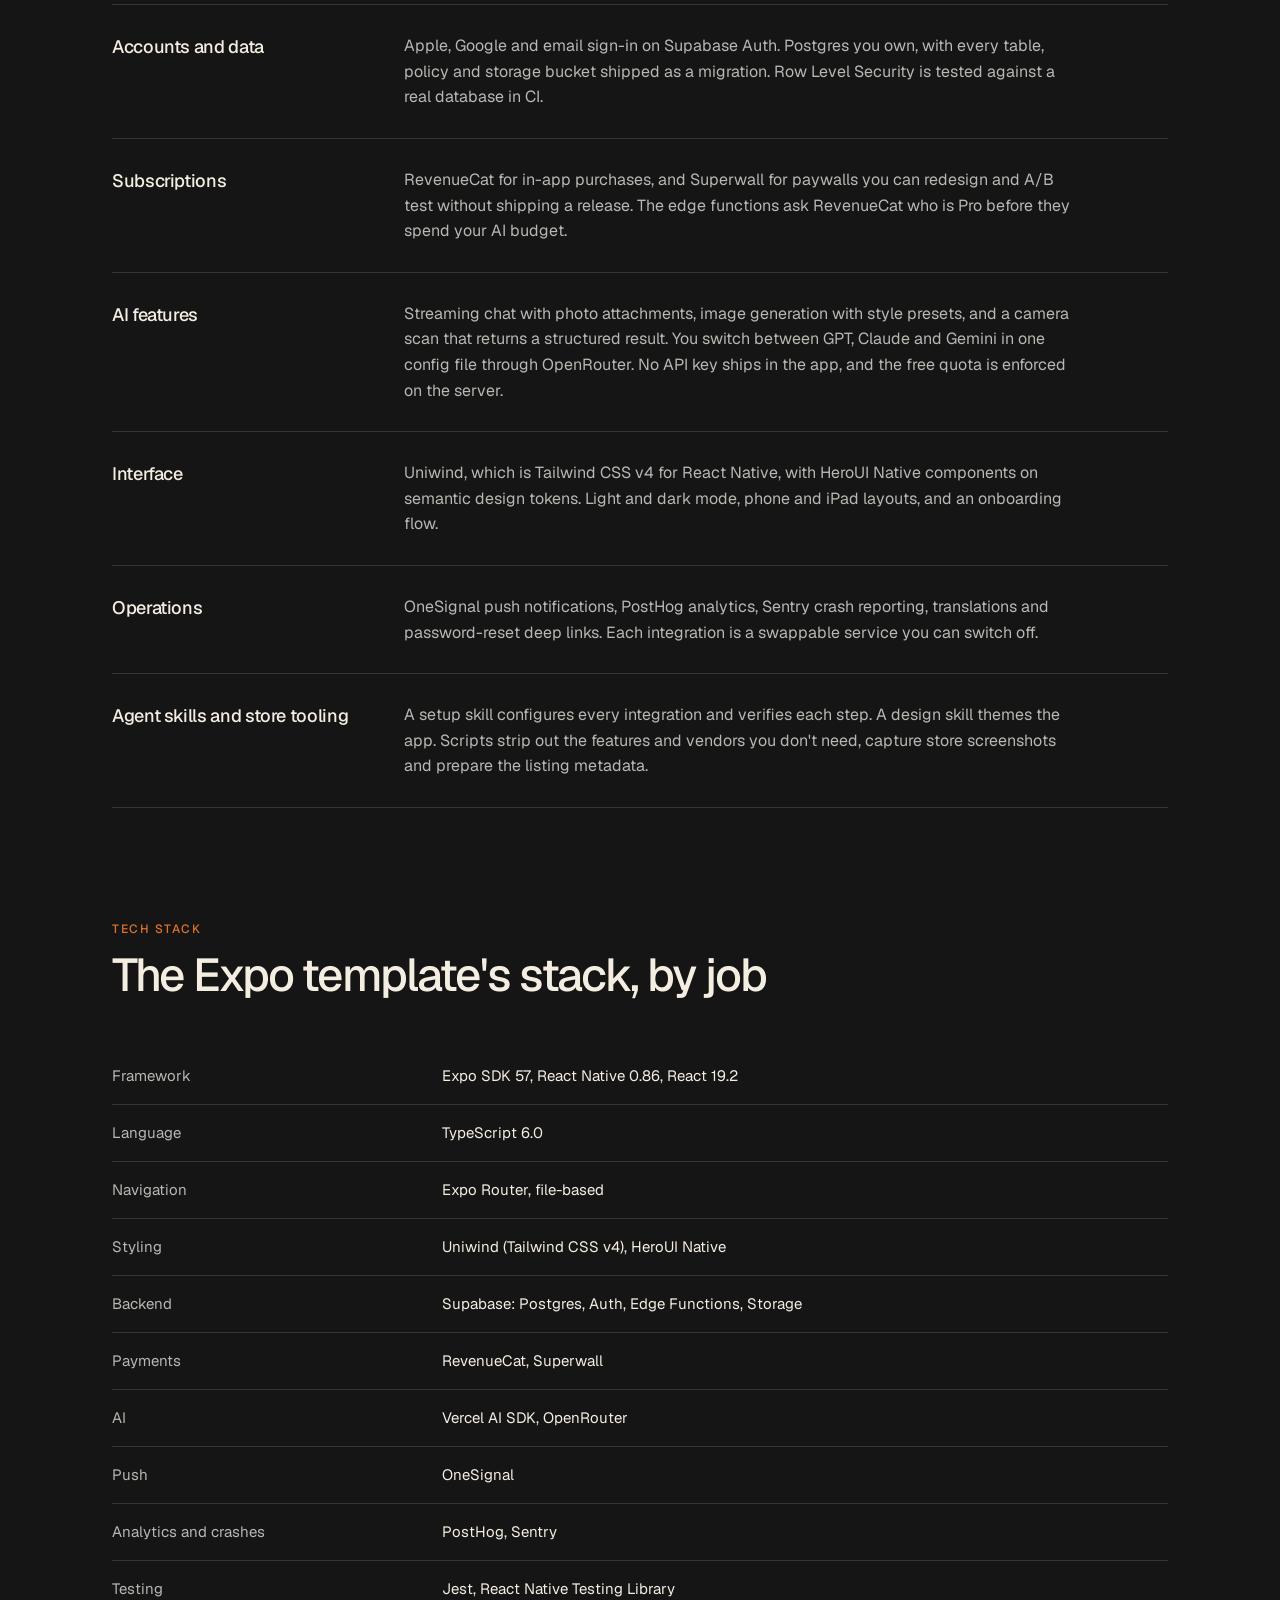
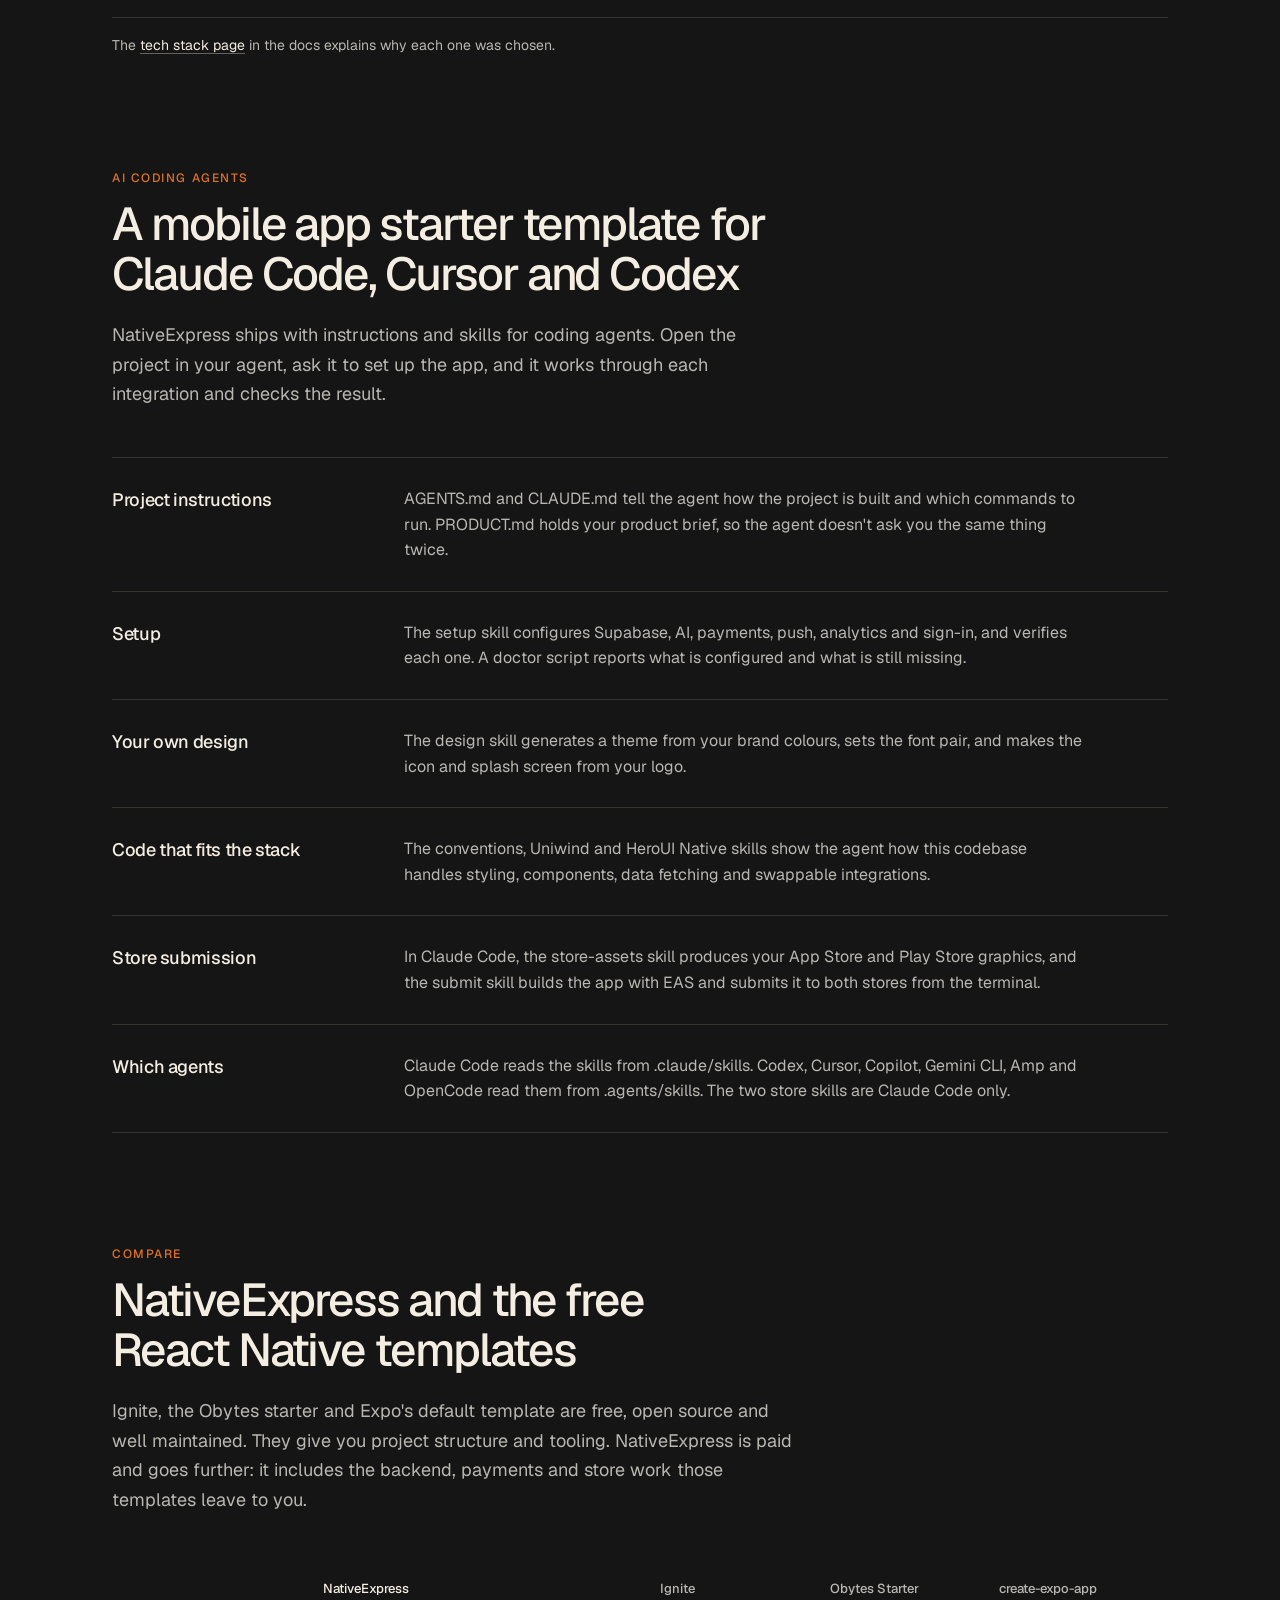
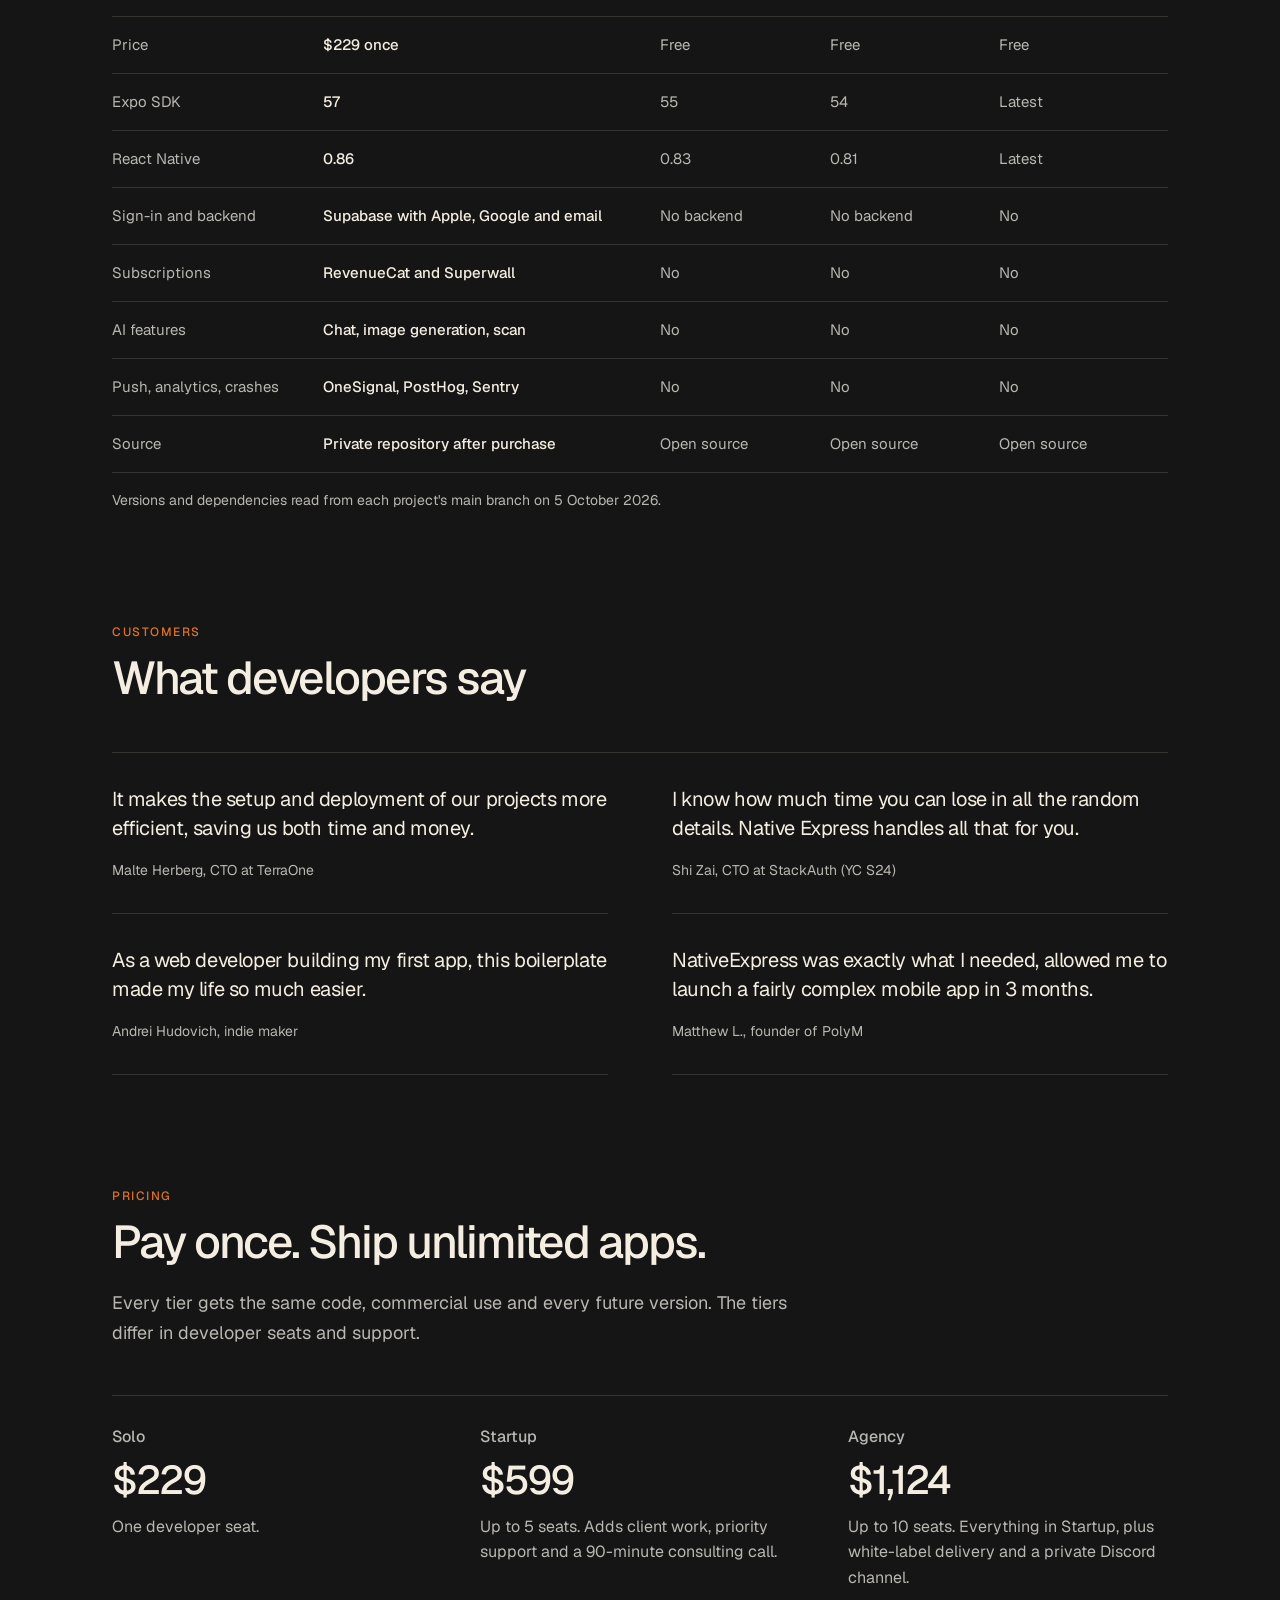
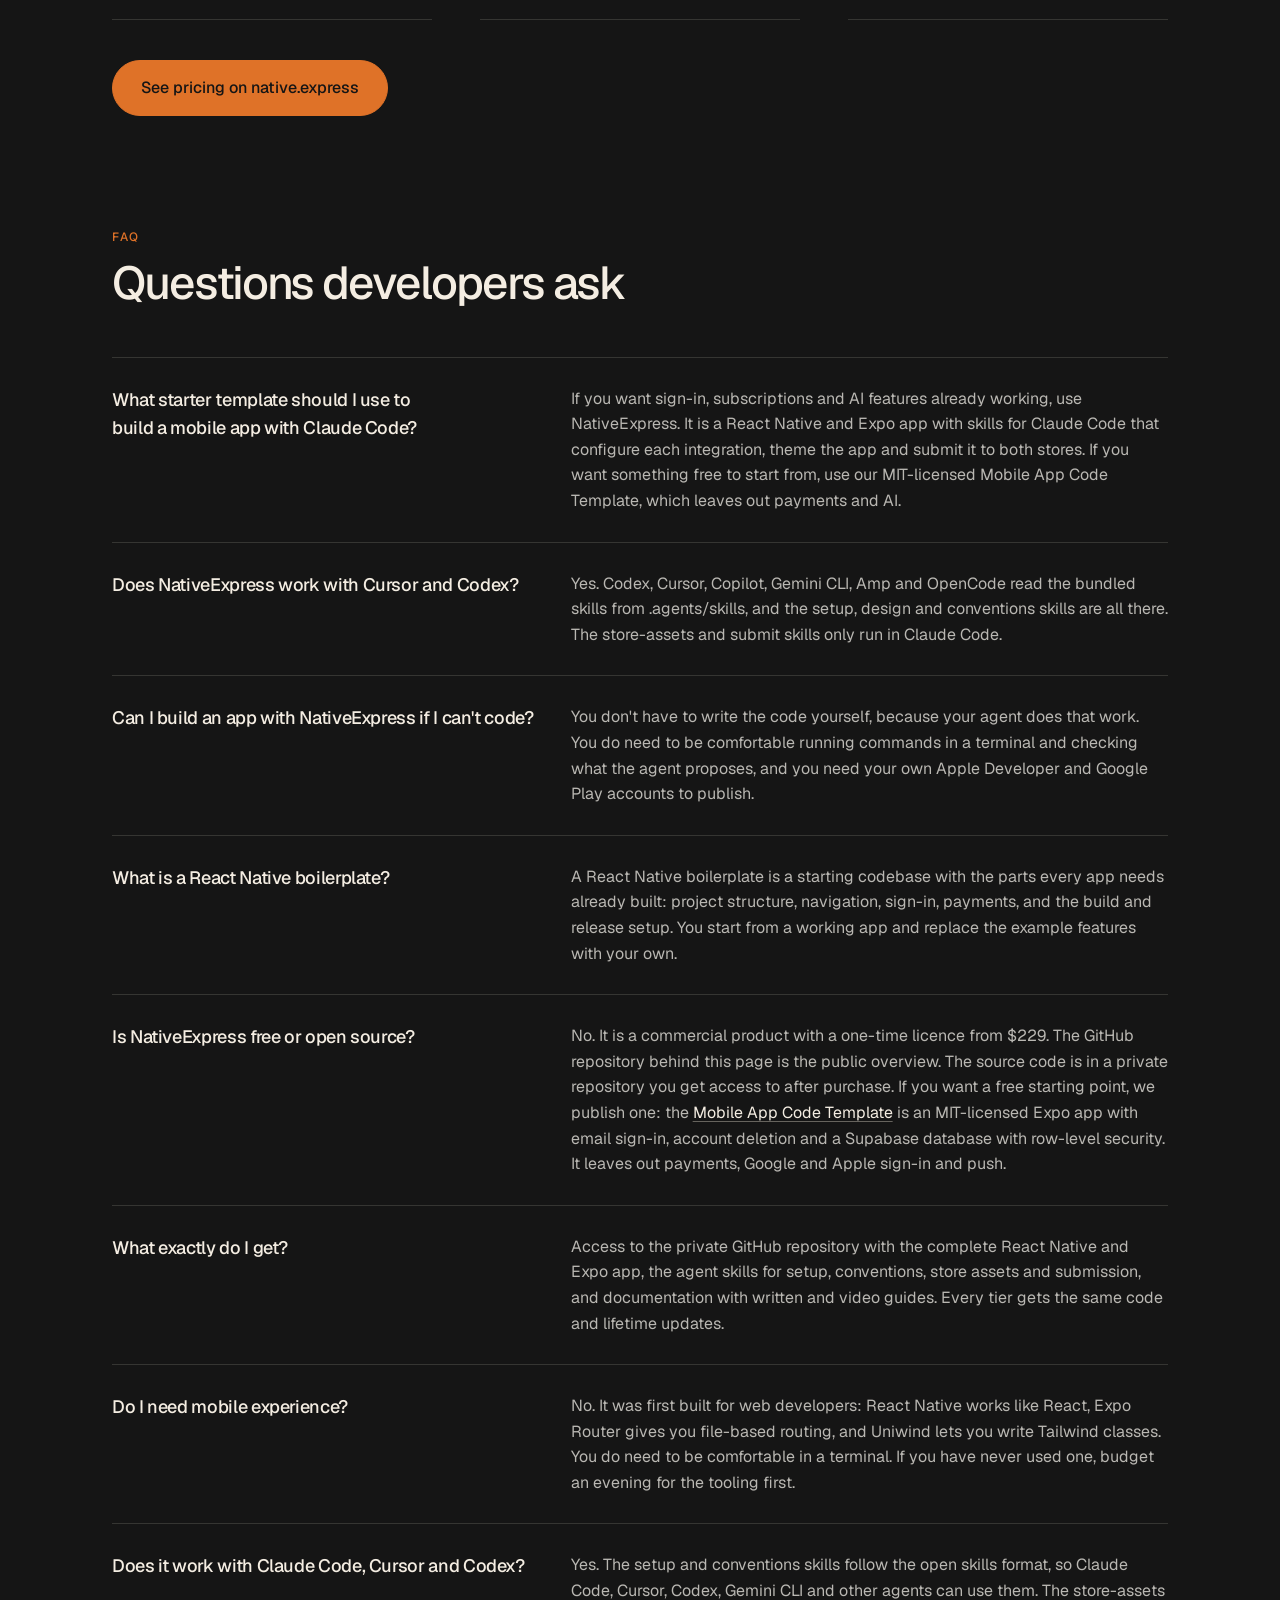
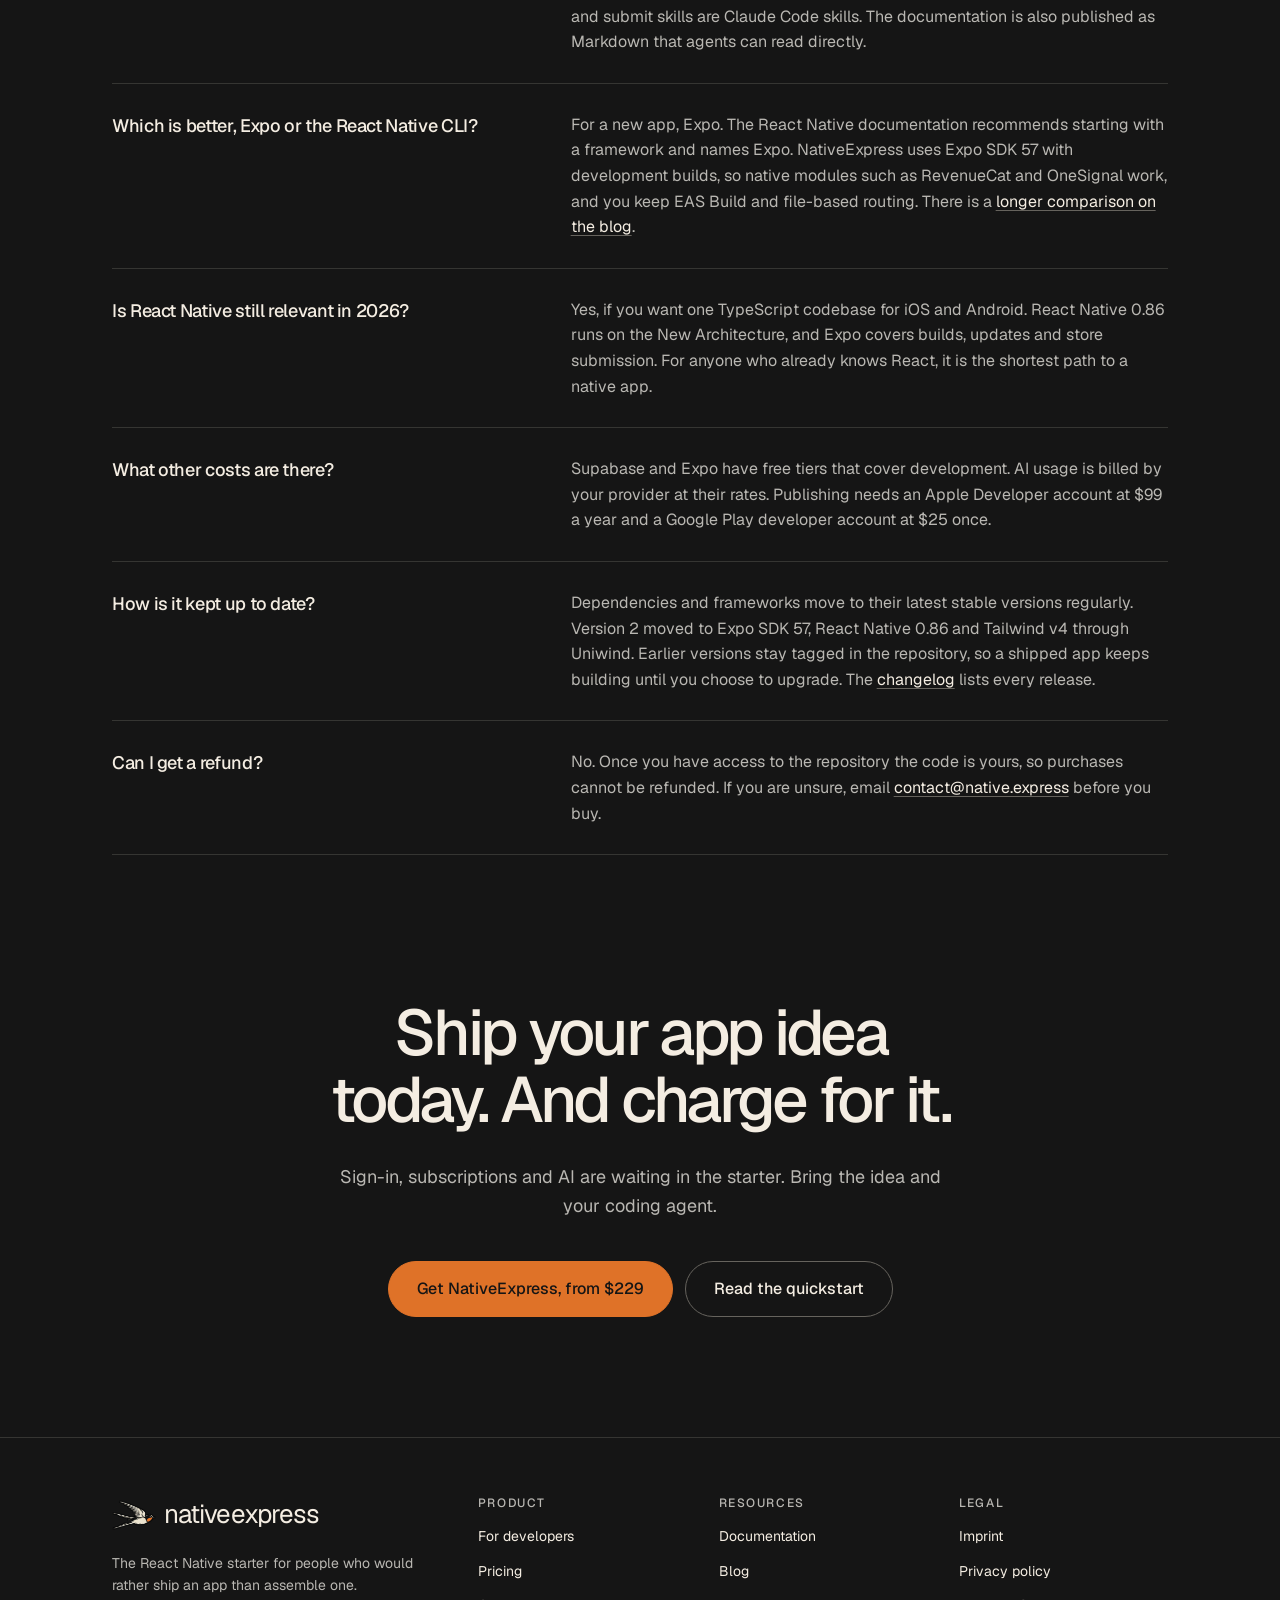
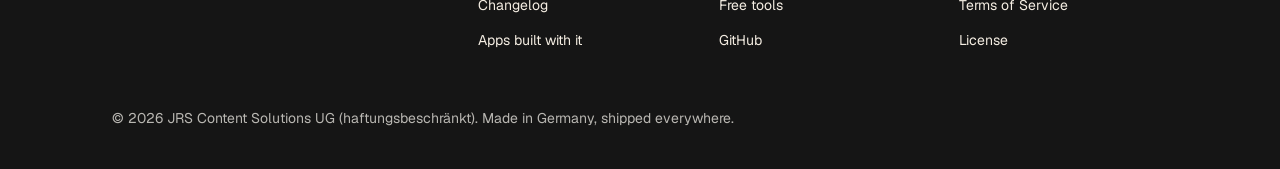
==== commit 995a7b9d: "fix: keep the header inside a phone's width Co-Authored-By: Claude Opus 5.5 <noreply@anthropic.com>" ====
--- a/index.html
+++ b/index.html
@@ -218,7 +218,6 @@
       </a>
       <nav class="nav" aria-label="Main">
         <a href="#included">What's included</a>
-        <a href="#agents">AI agents</a>
         <a href="#compare">Compare</a>
         <a href="#pricing">Pricing</a>
         <a href="#faq">FAQ</a>
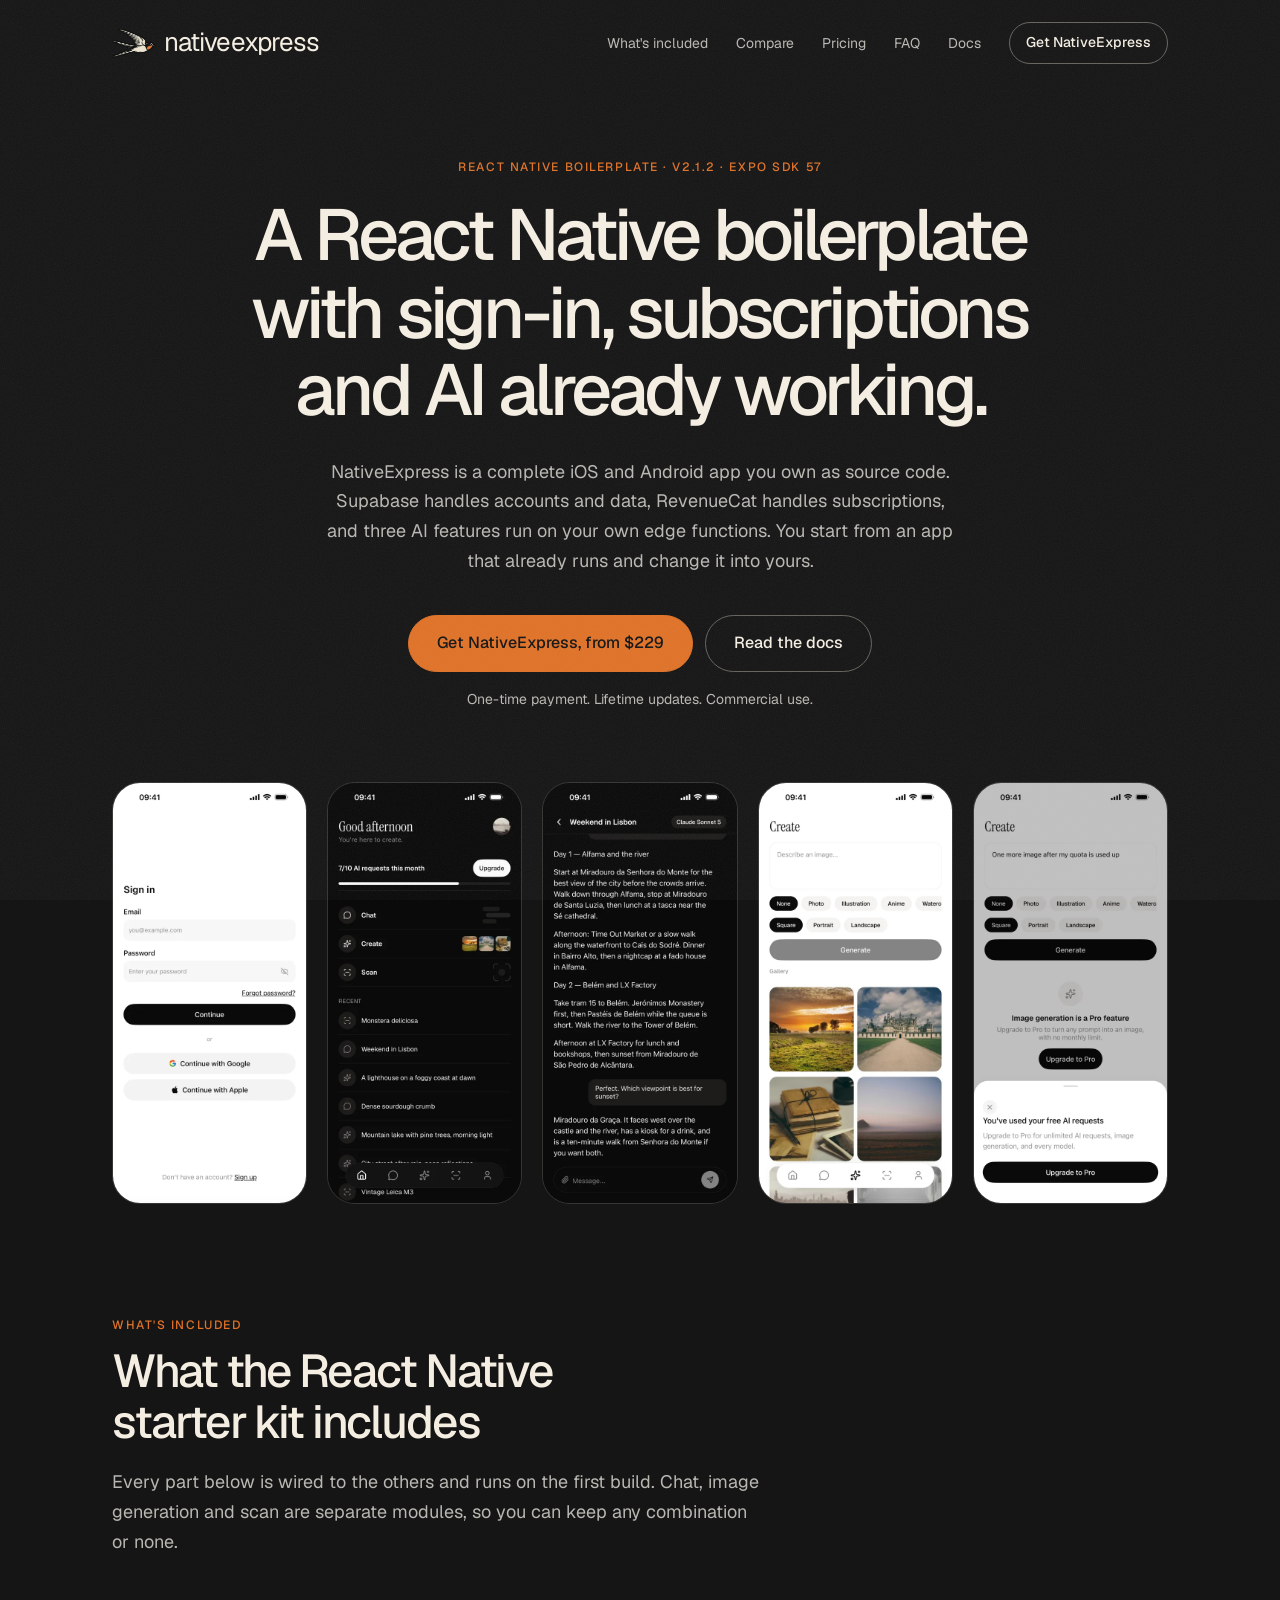
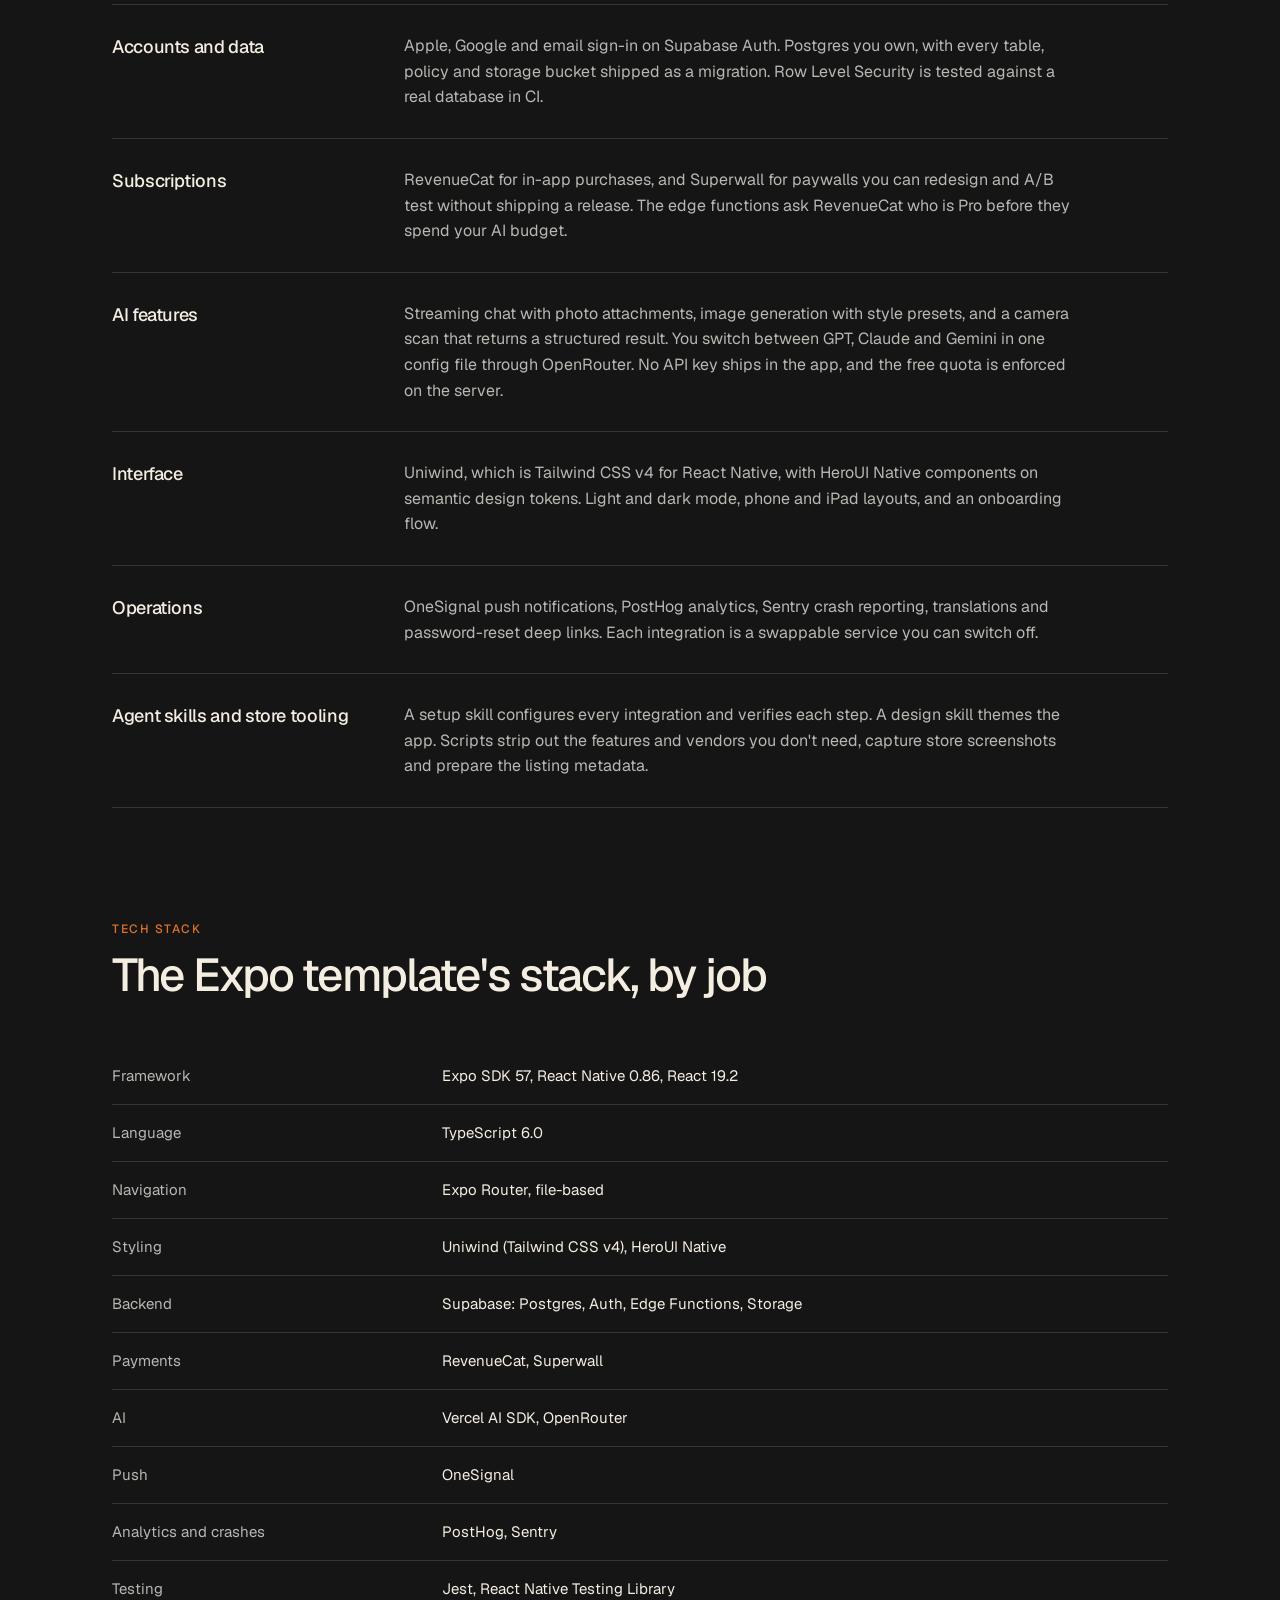
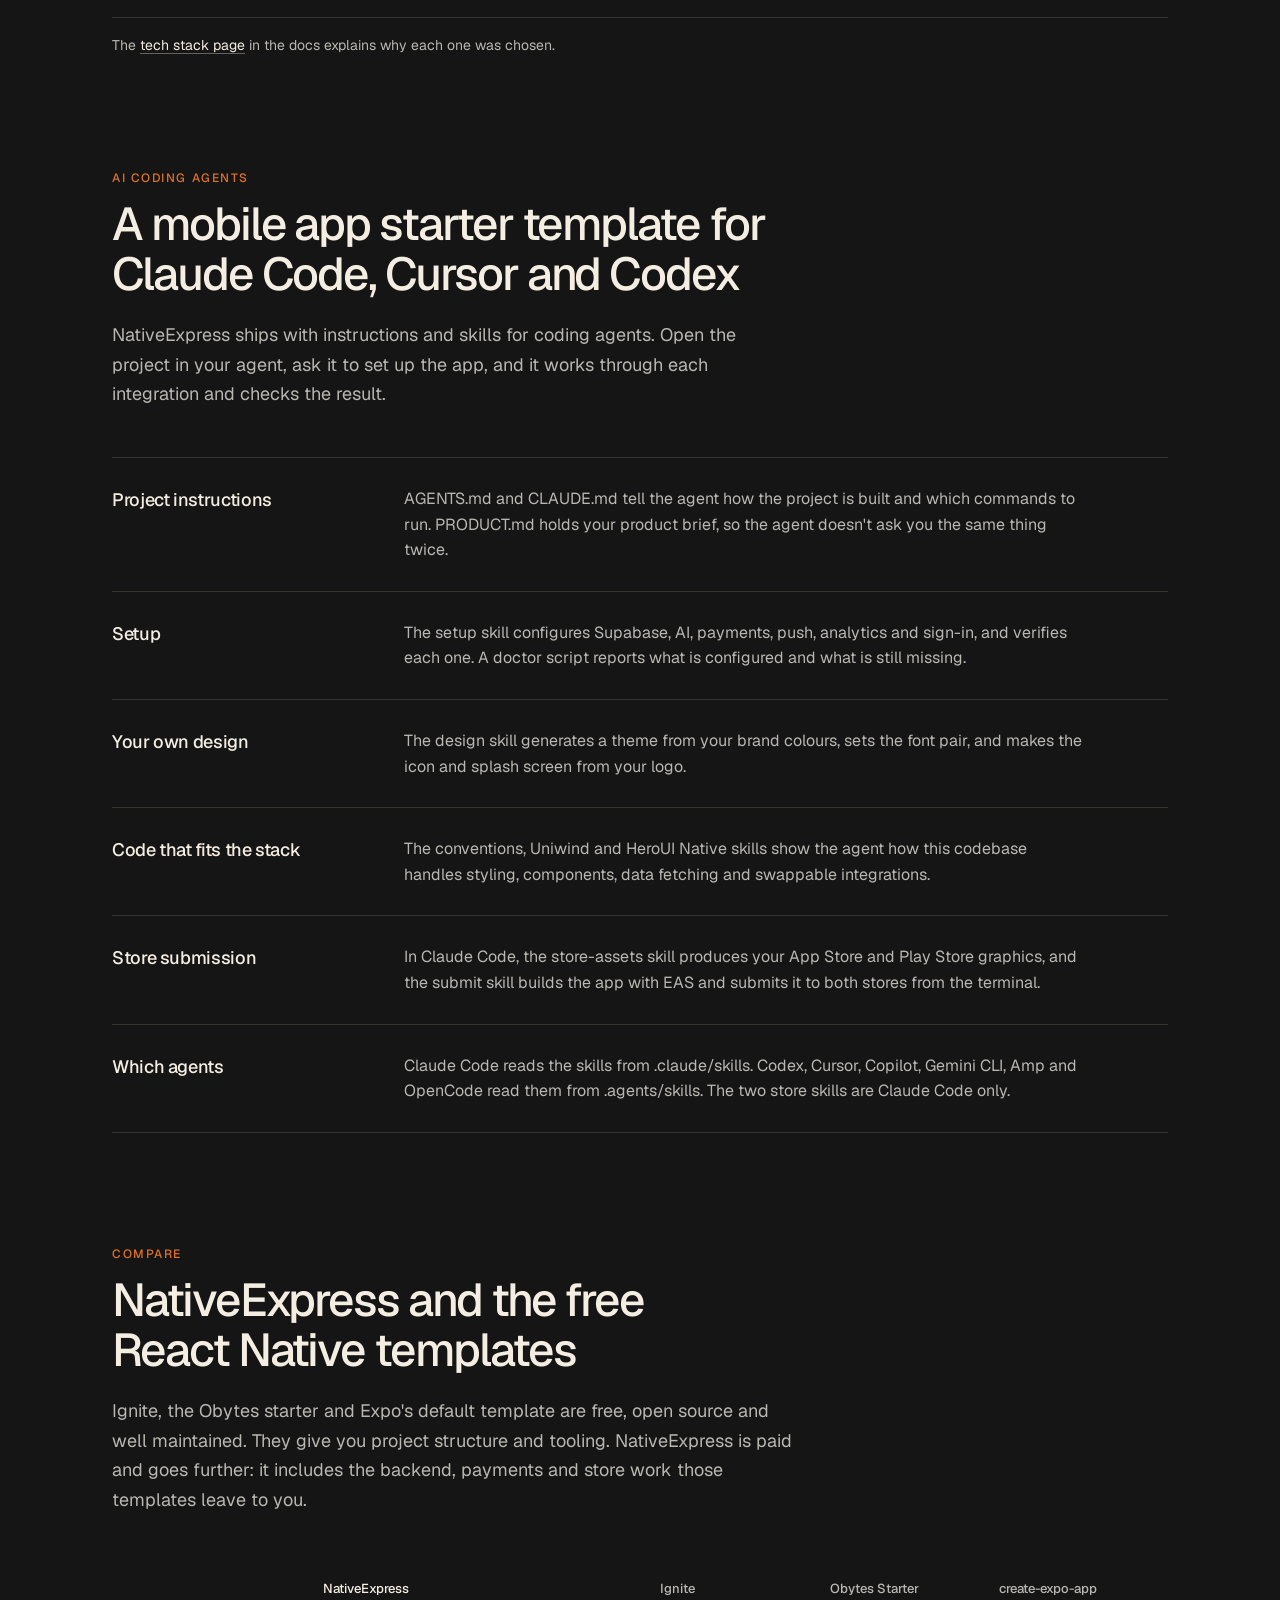
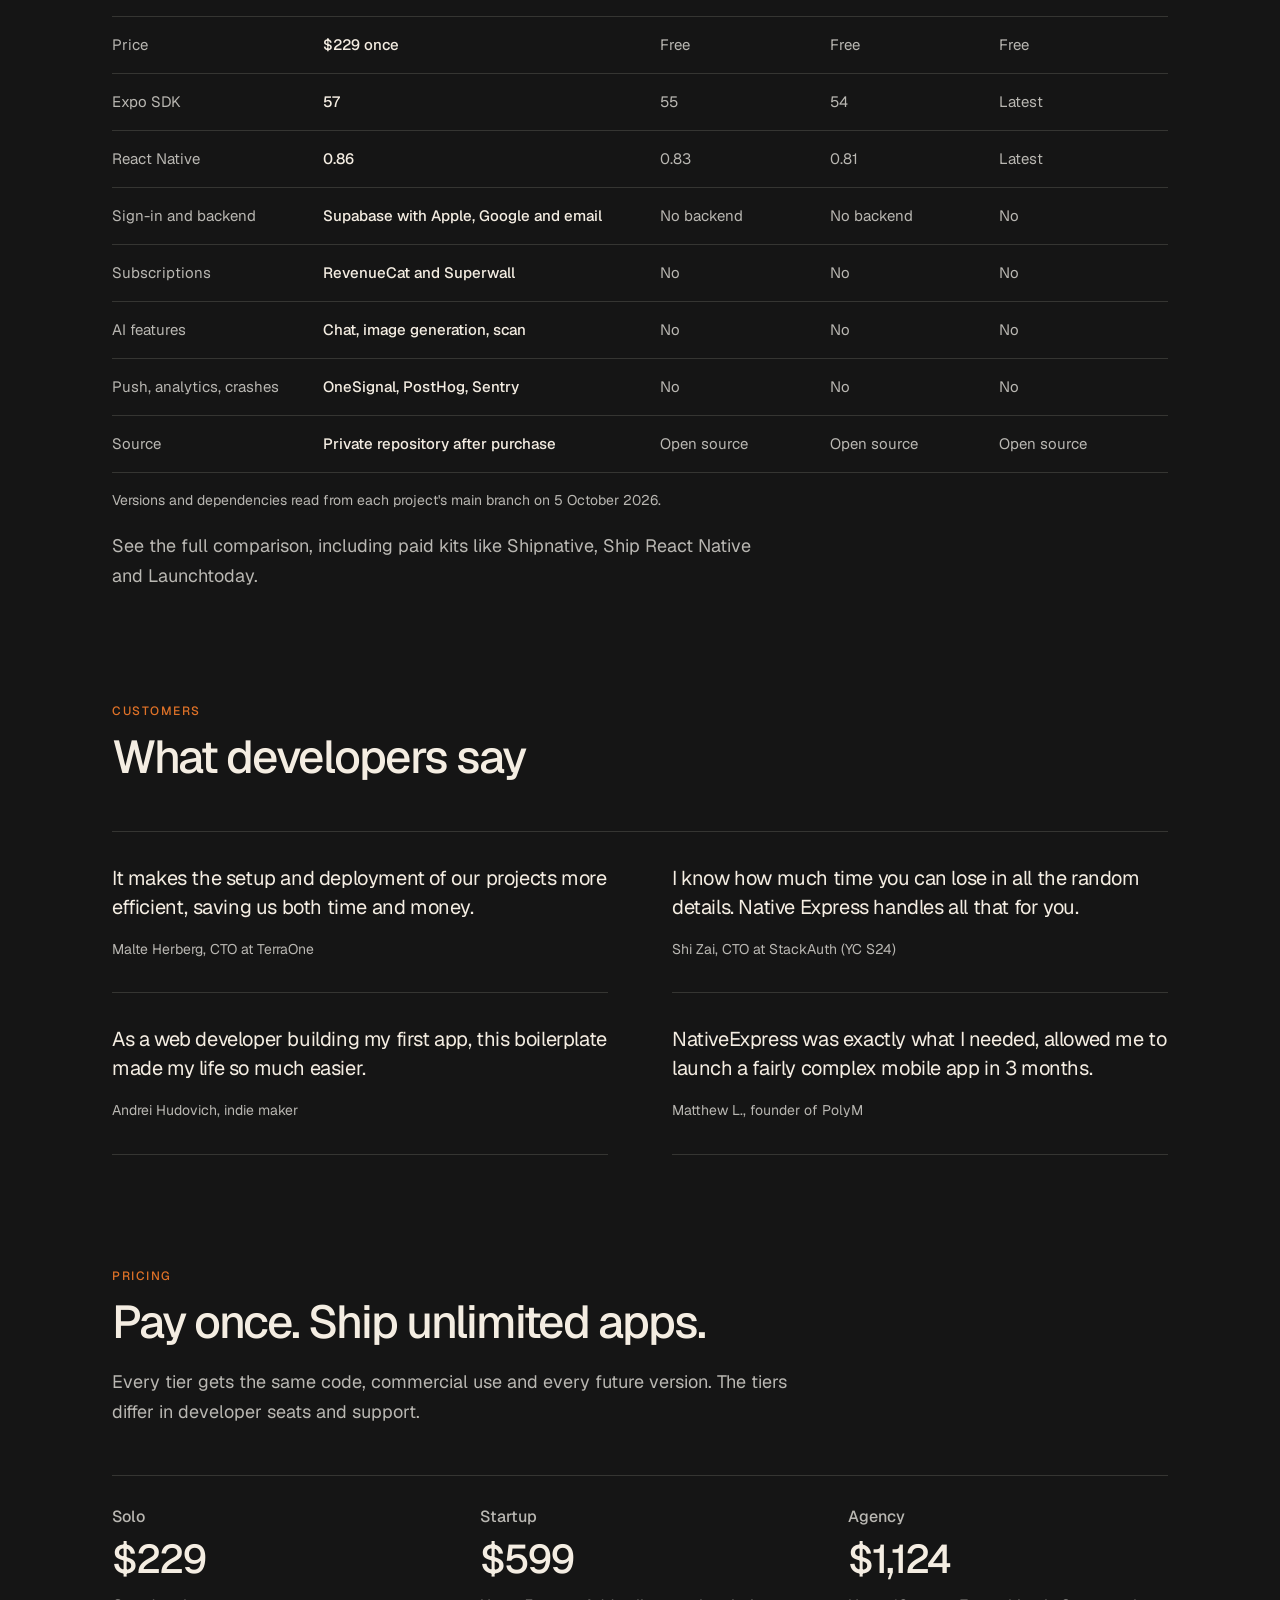
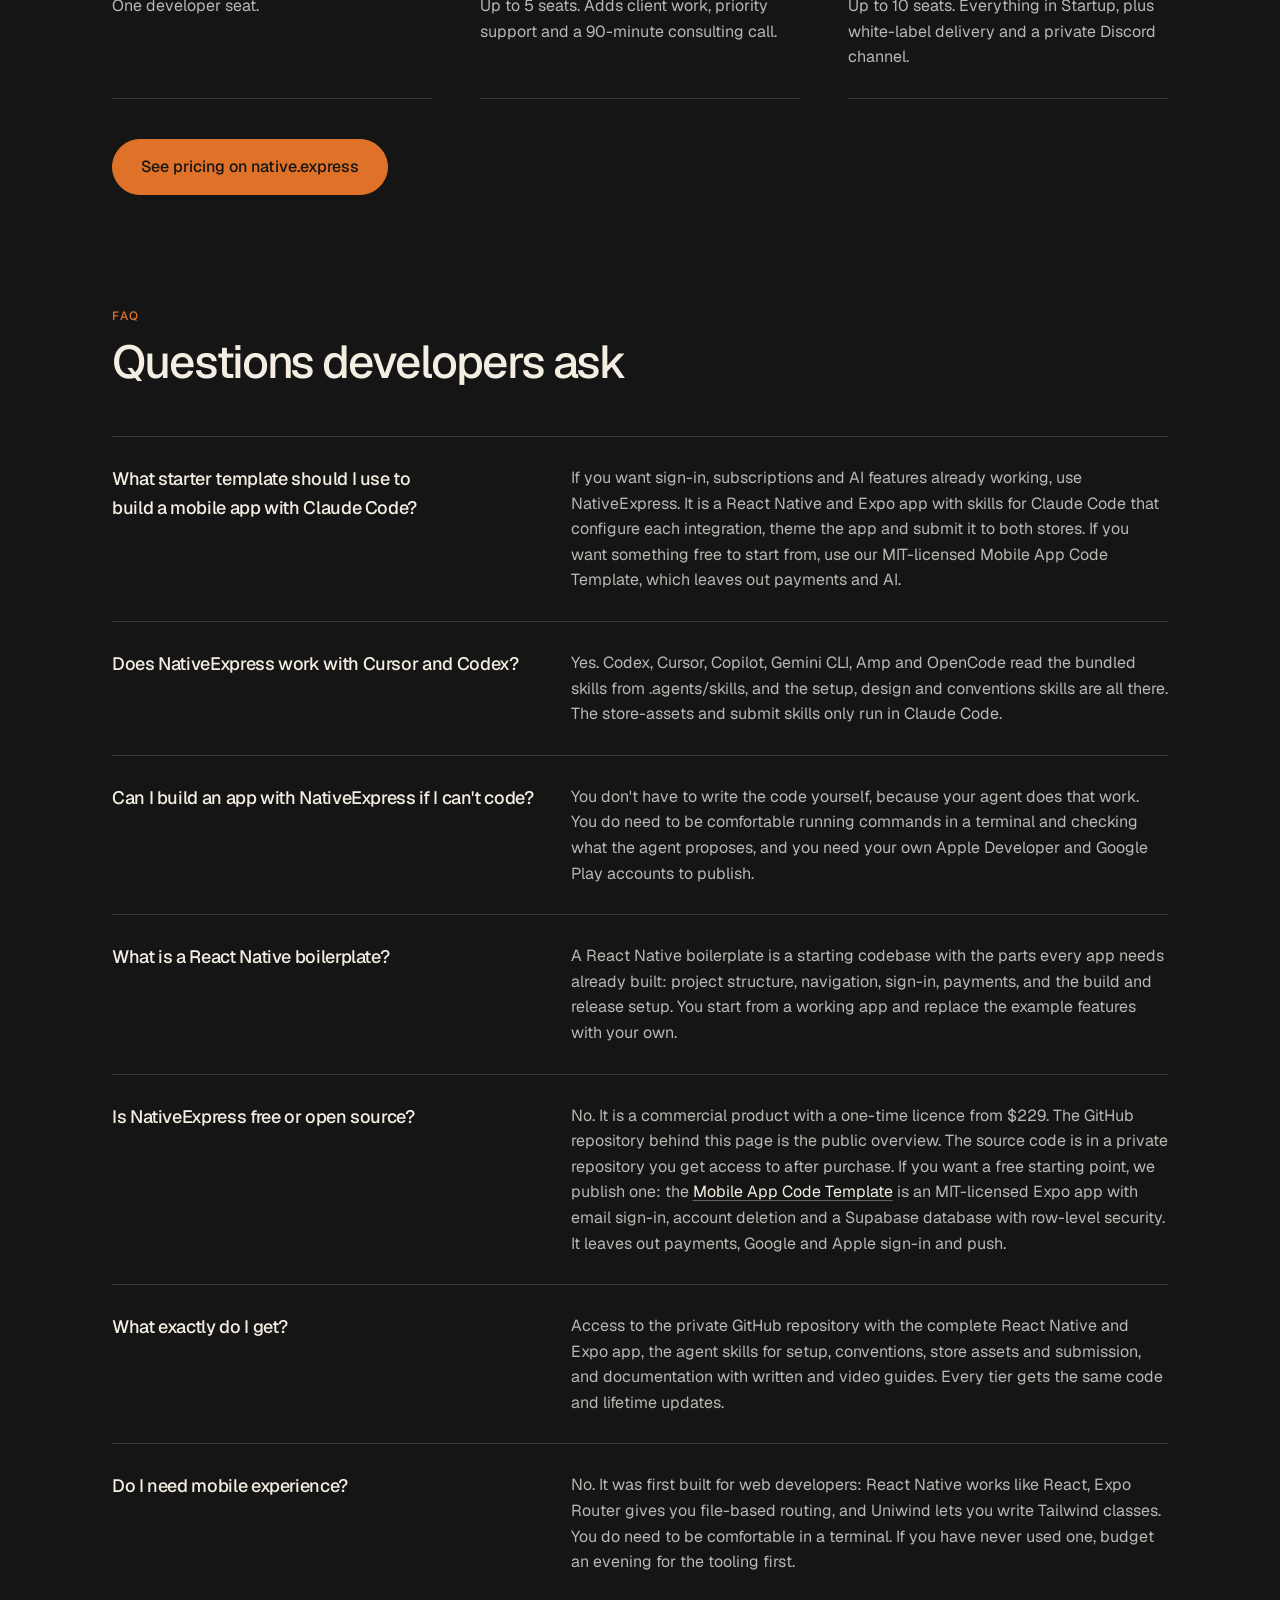
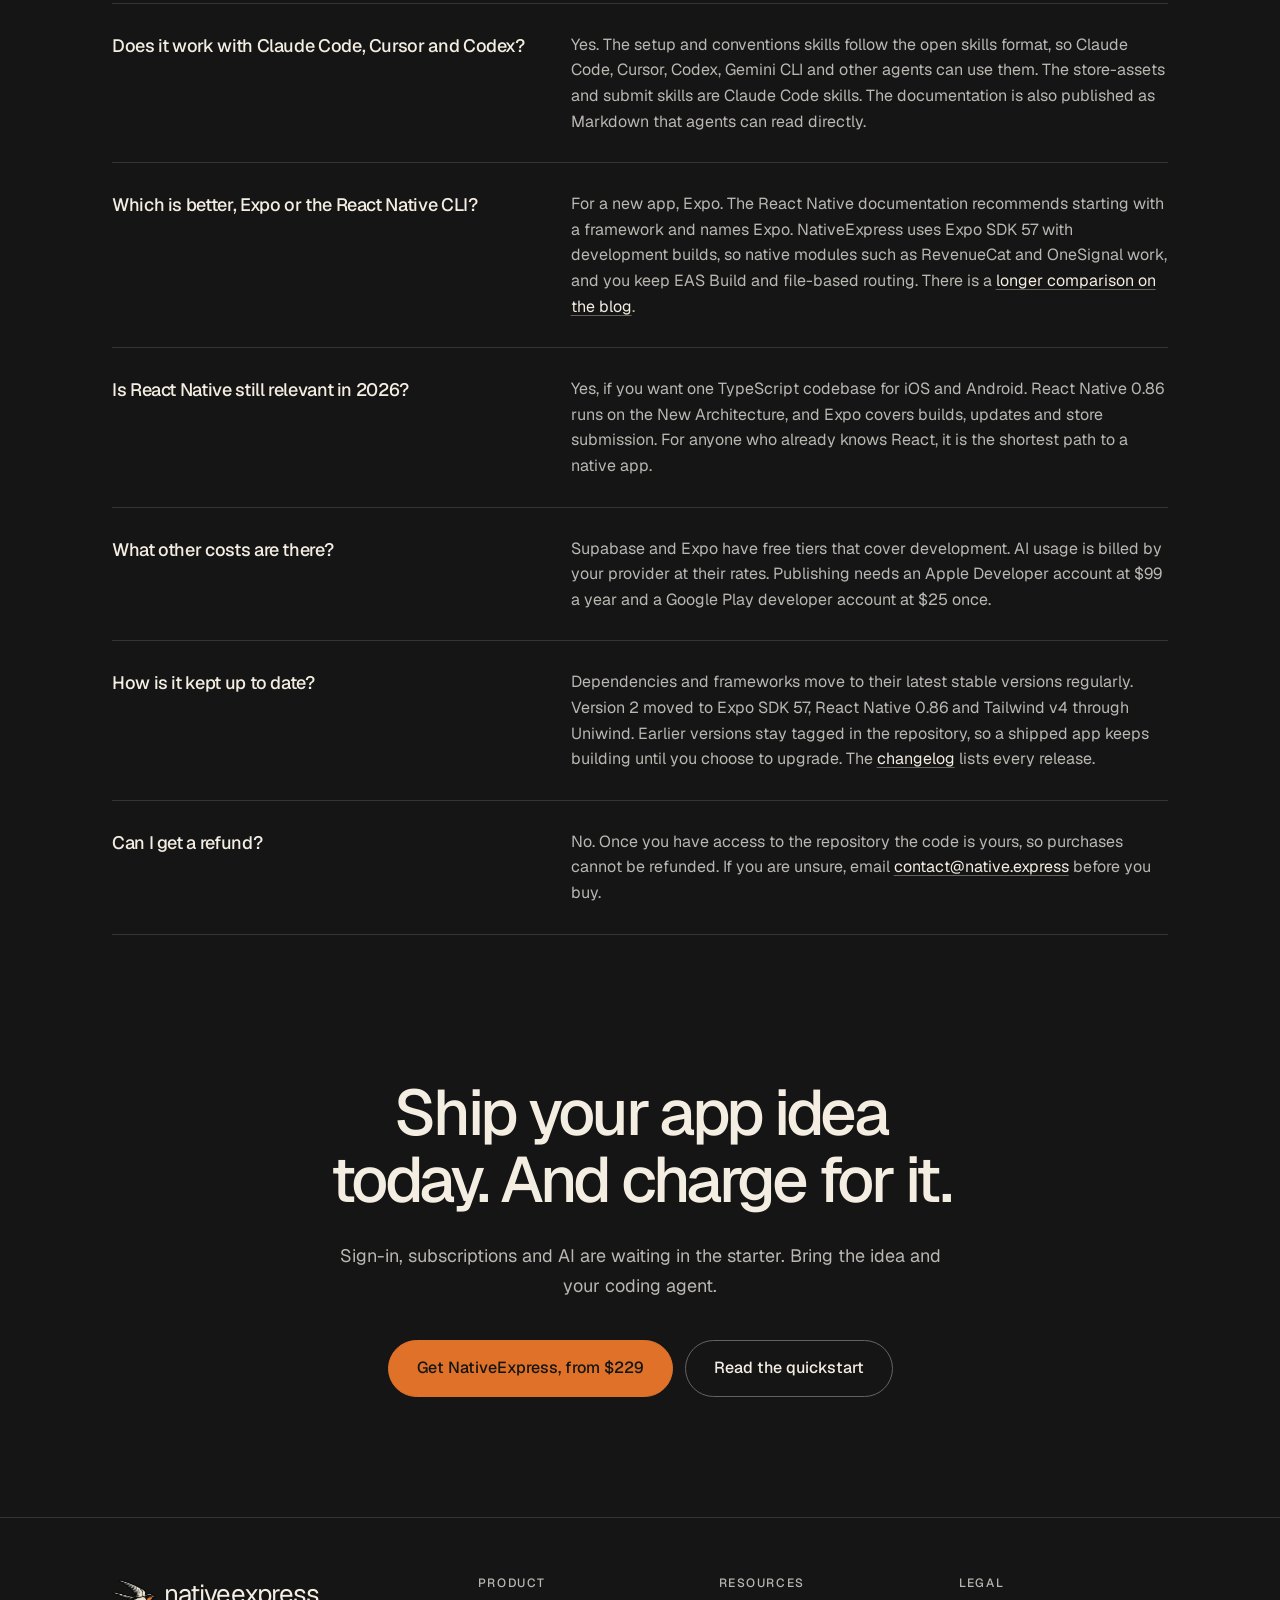
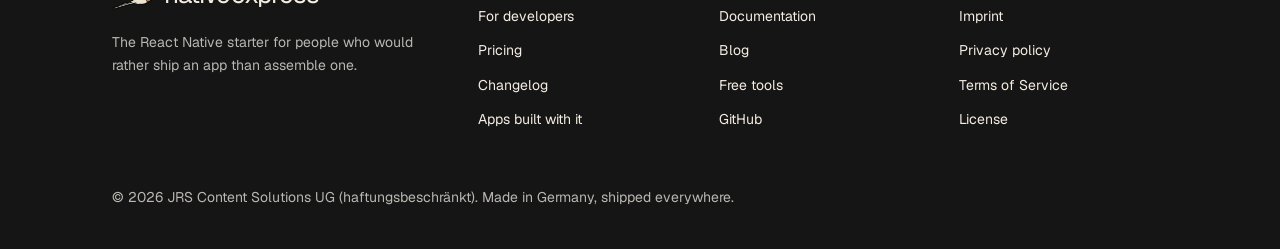
==== commit eac9555f: "feat: compare the React Native boilerplates, paid and free Co-Authored-By: Claude Opus 5.5 <noreply@" ====
--- a/index.html
+++ b/index.html
@@ -479,6 +479,7 @@
           </table>
         </div>
         <p class="table-note">Versions and dependencies read from each project's main branch on 5 October 2026.</p>
+        <p class="section-intro"><a href="best-react-native-boilerplates.html">See the full comparison, including paid kits like Shipnative, Ship React Native and Launchtoday</a>.</p>
       </div>
     </section>
 
--- a/assets/css/style.css
+++ b/assets/css/style.css
@@ -532,3 +532,10 @@
     transition: none;
   }
 }
+
+/* The header's button has no room on a phone; the hero repeats it directly below. */
+@media (max-width: 480px) {
+  .nav .button-small {
+    display: none;
+  }
+}
